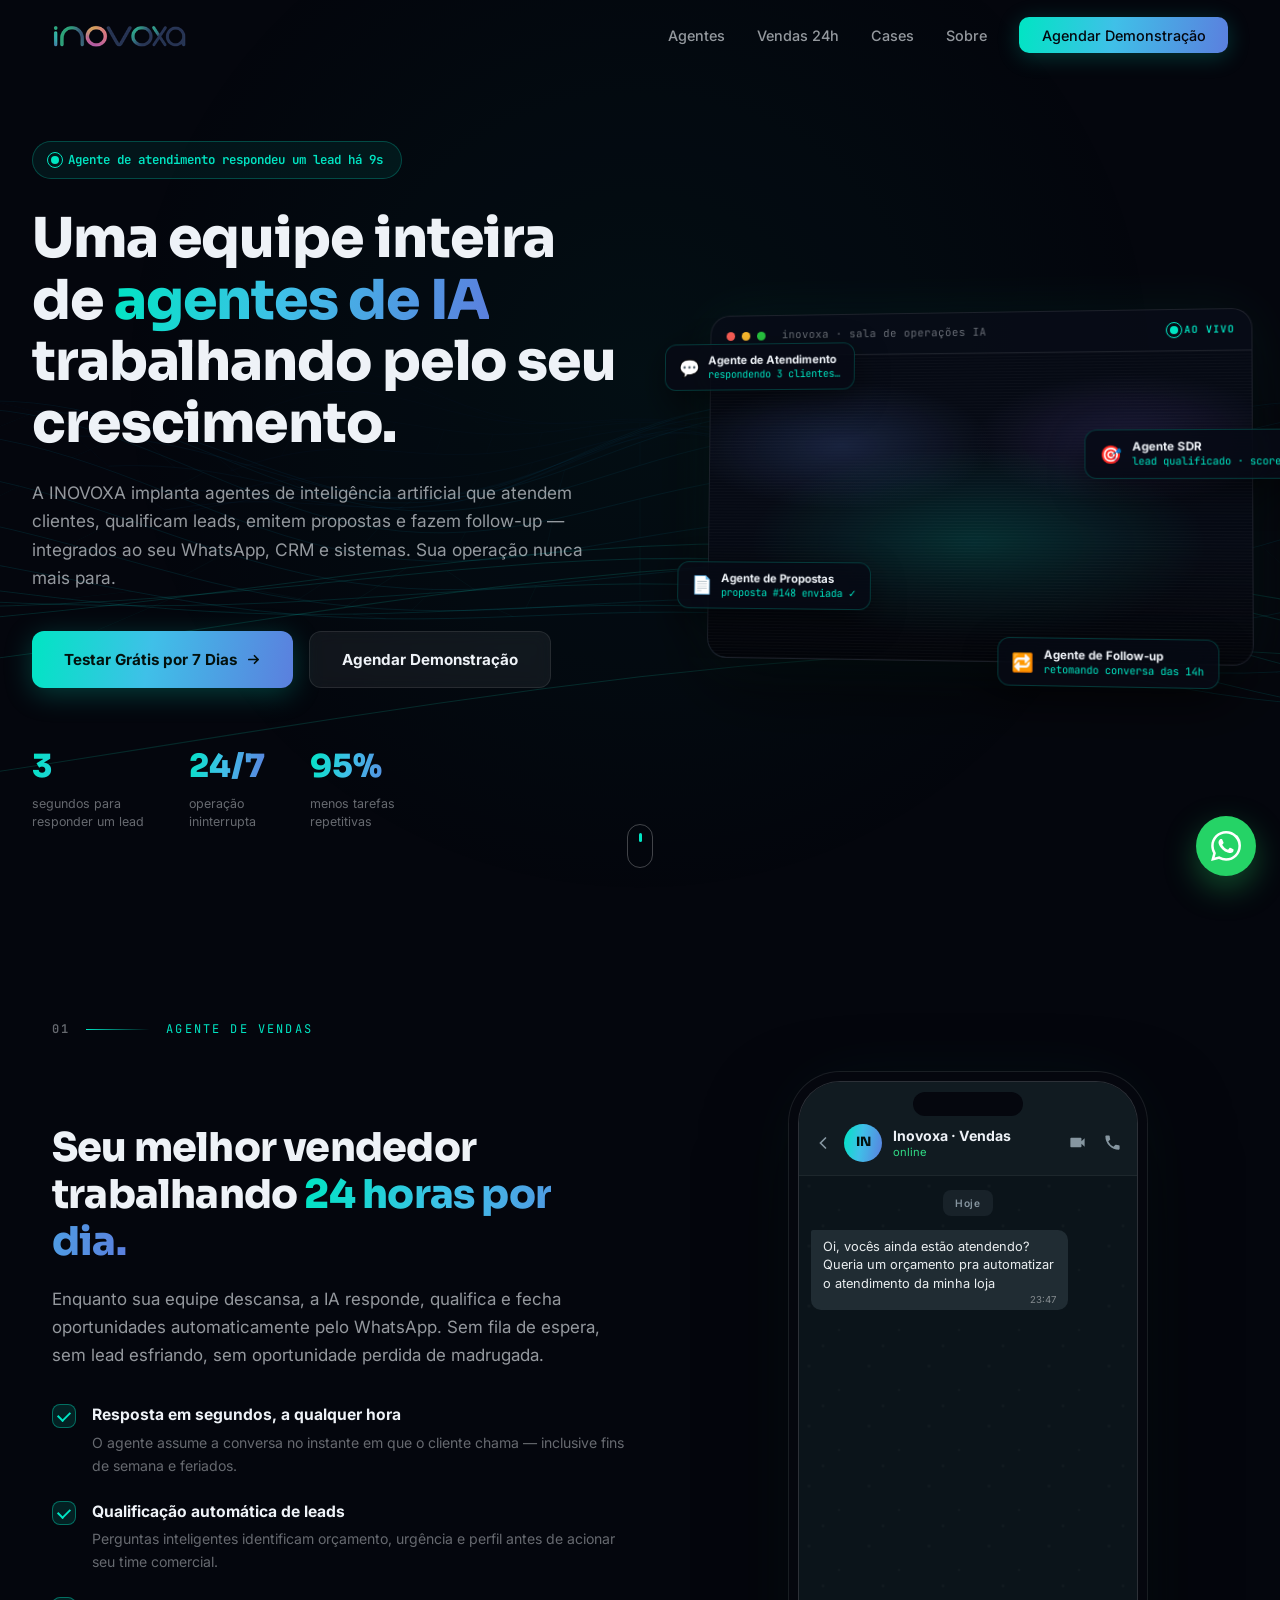
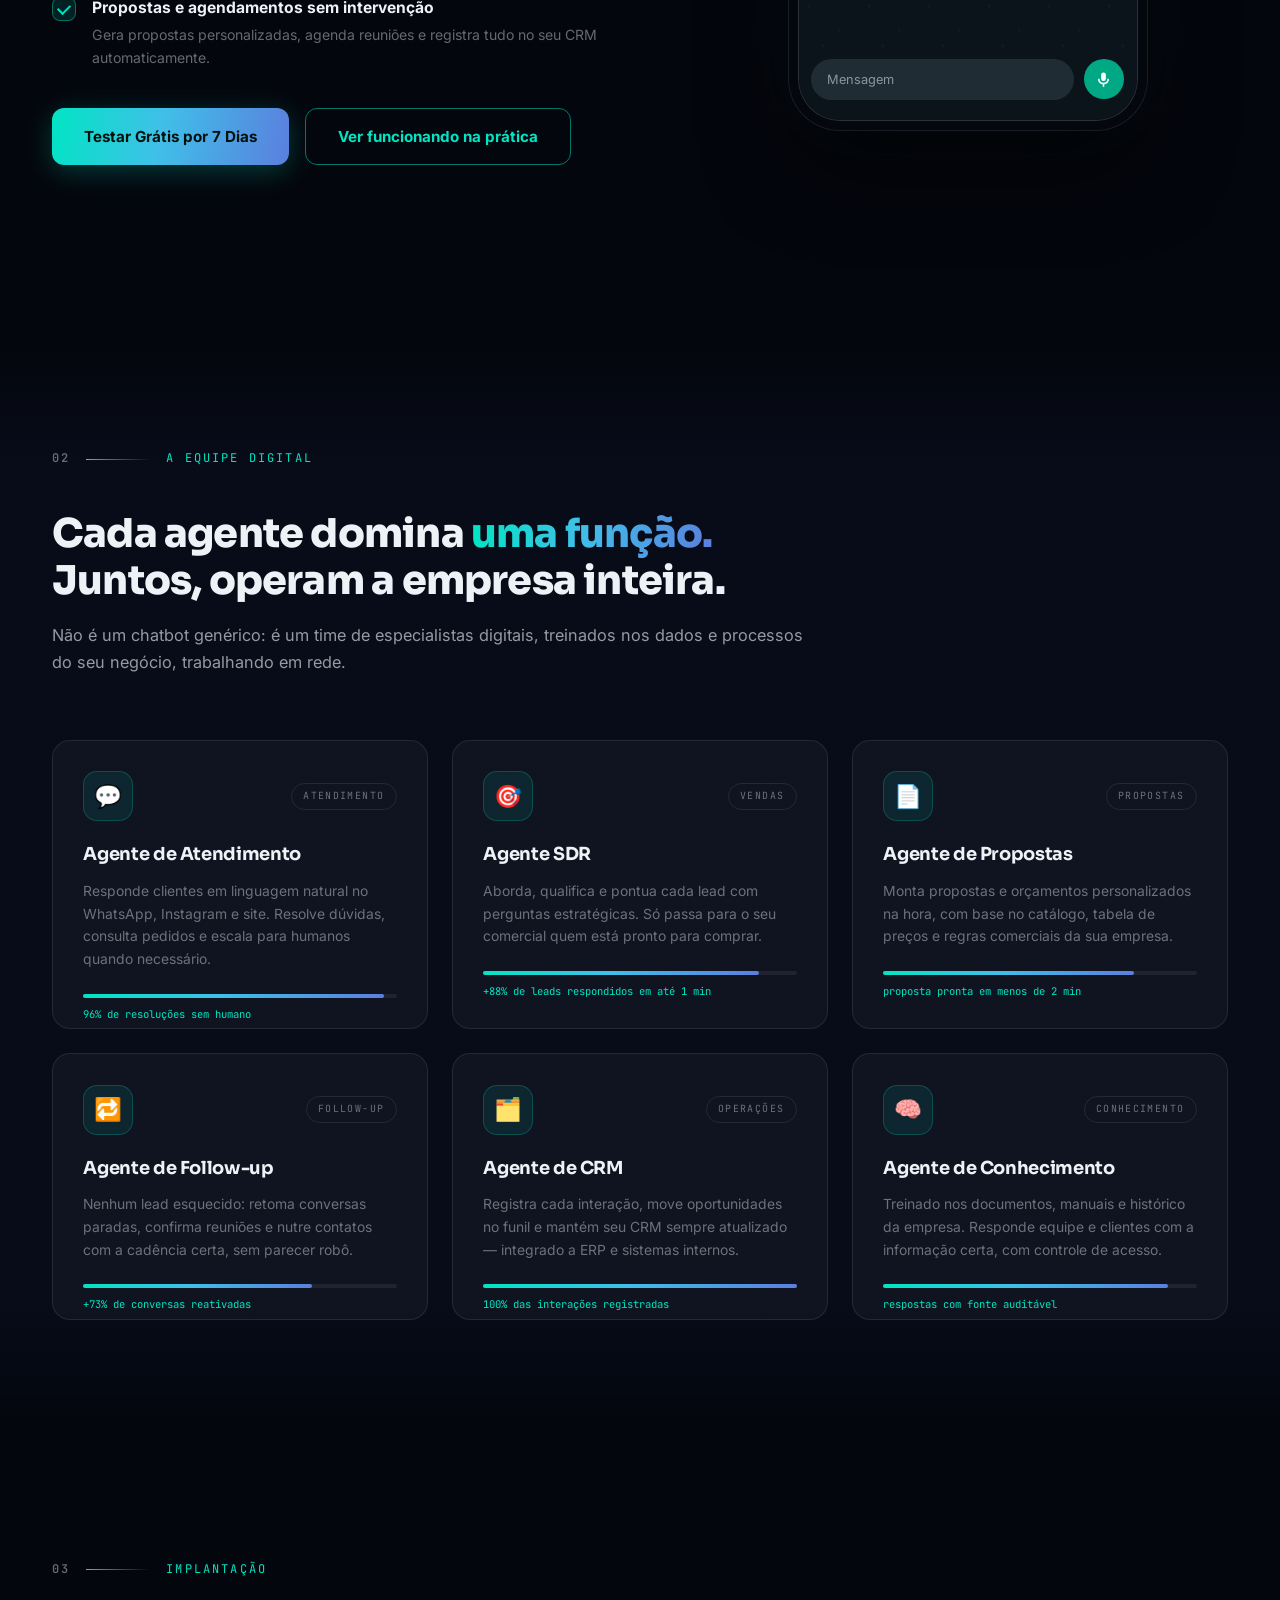
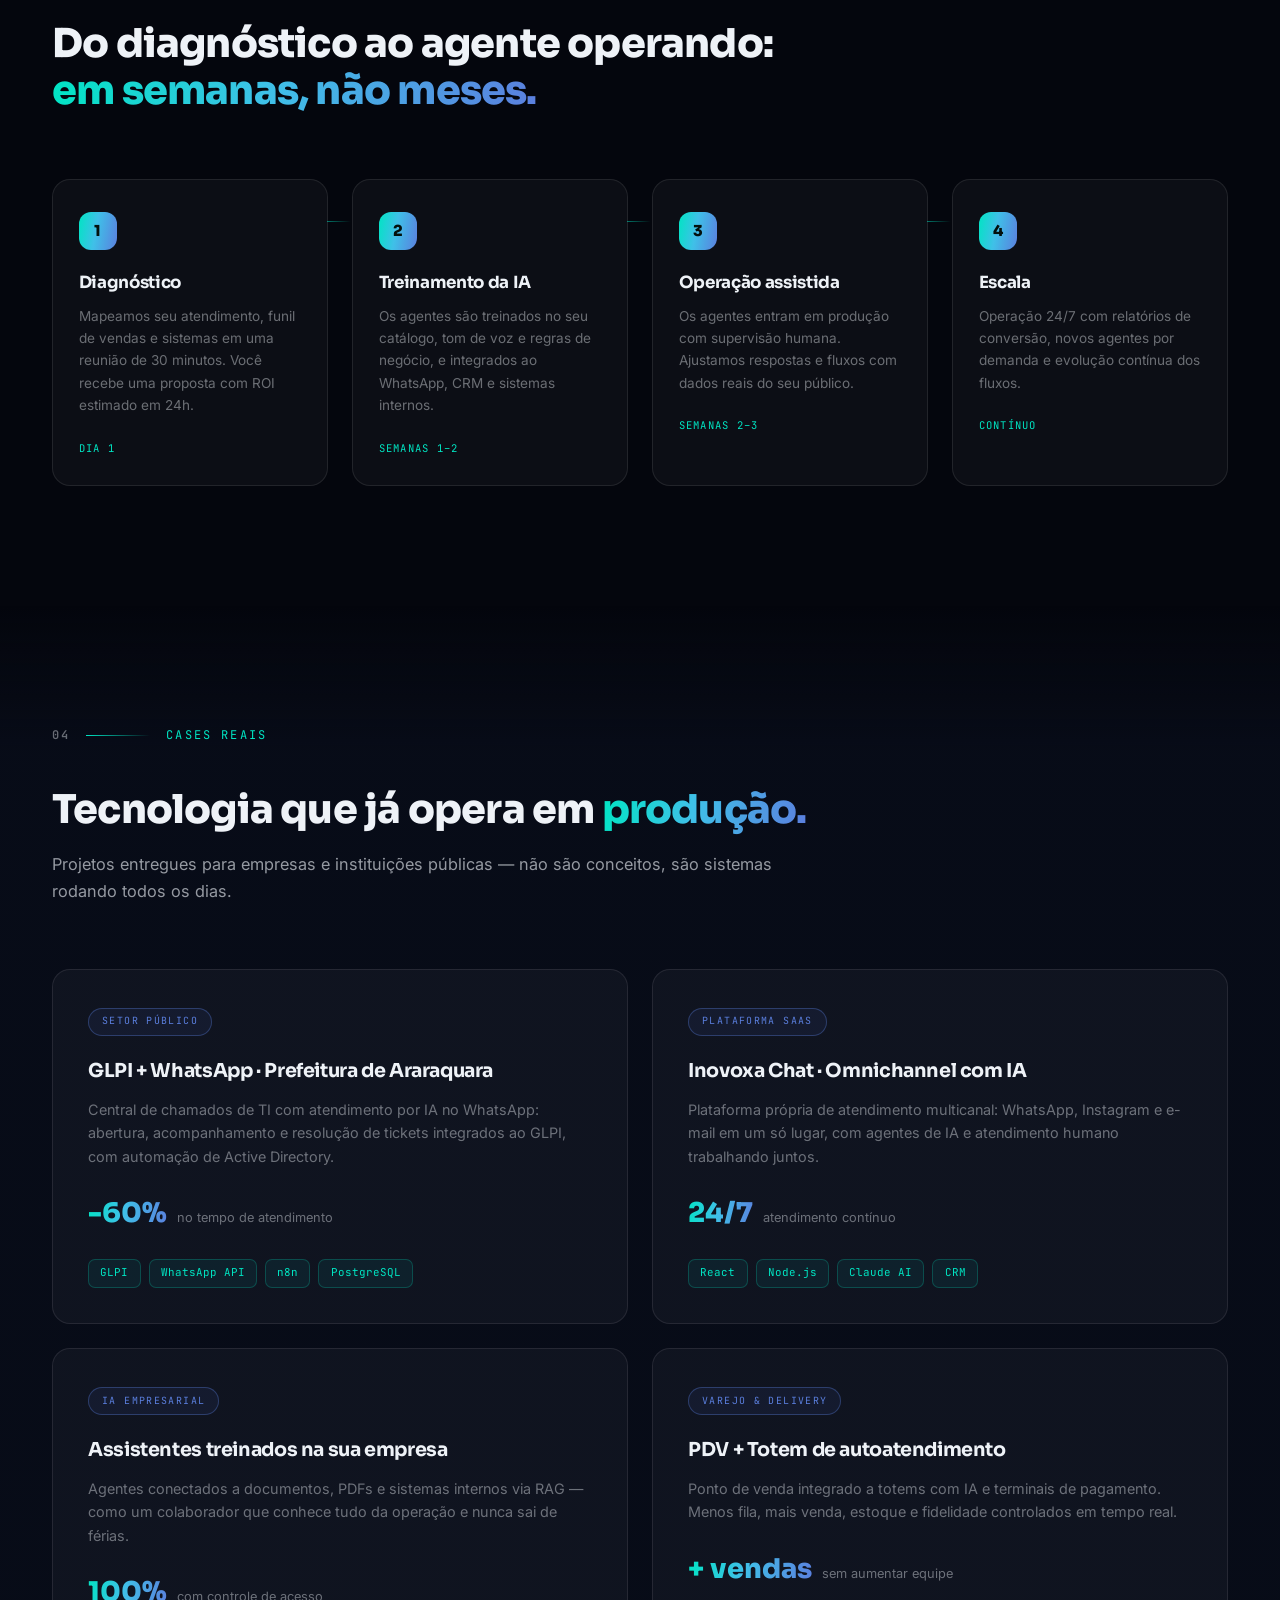
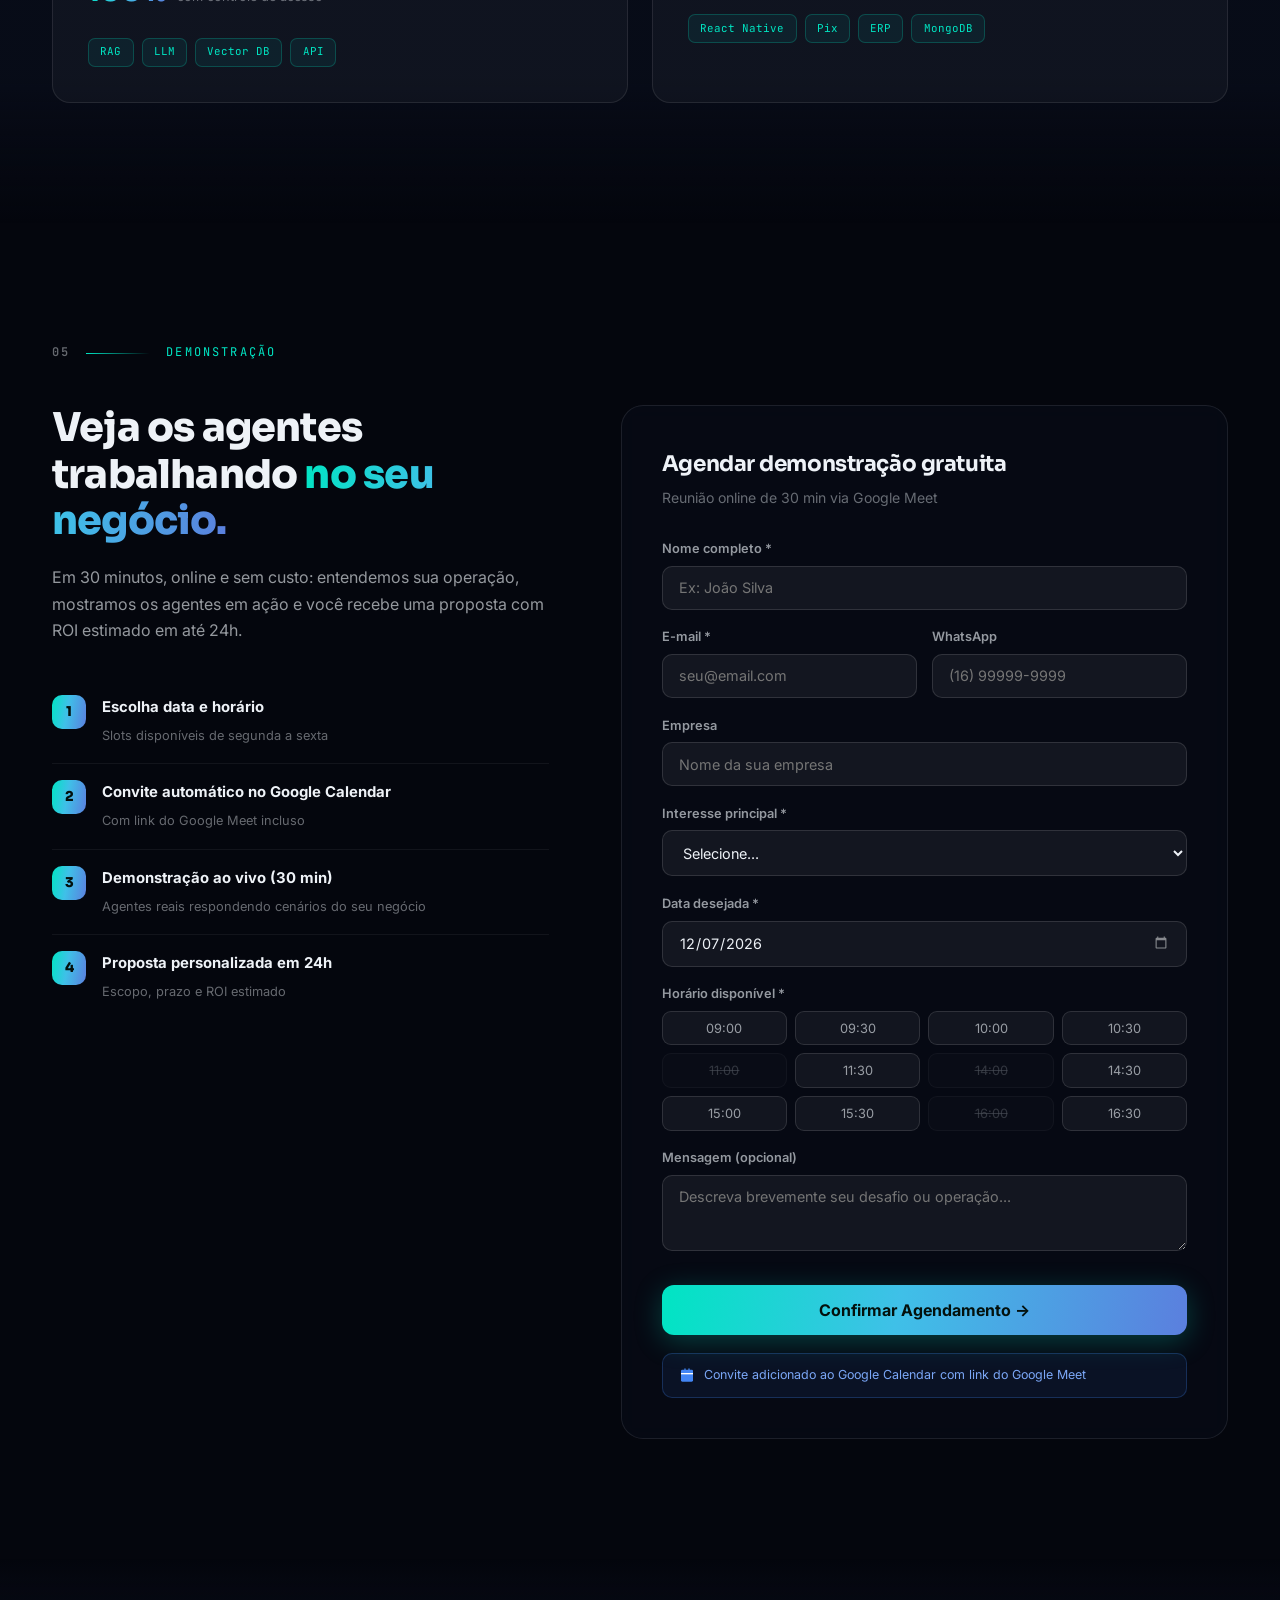
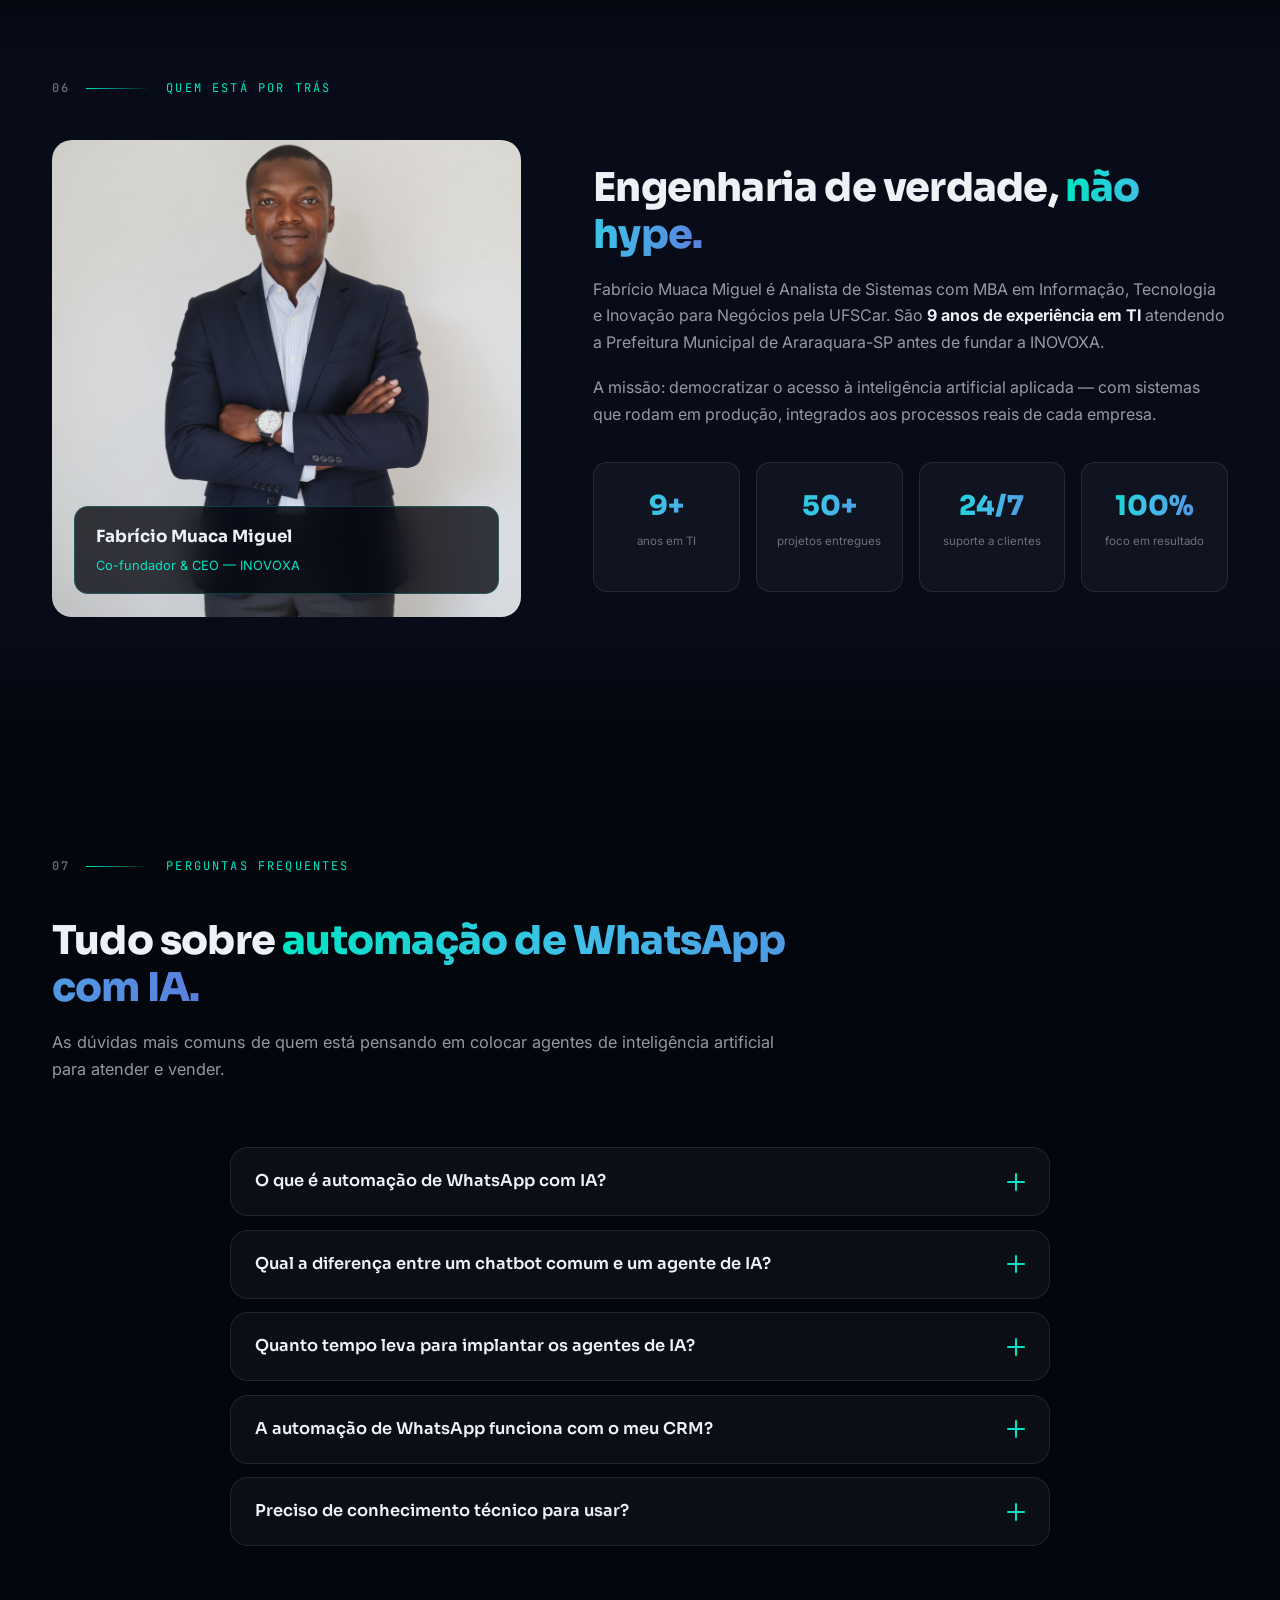
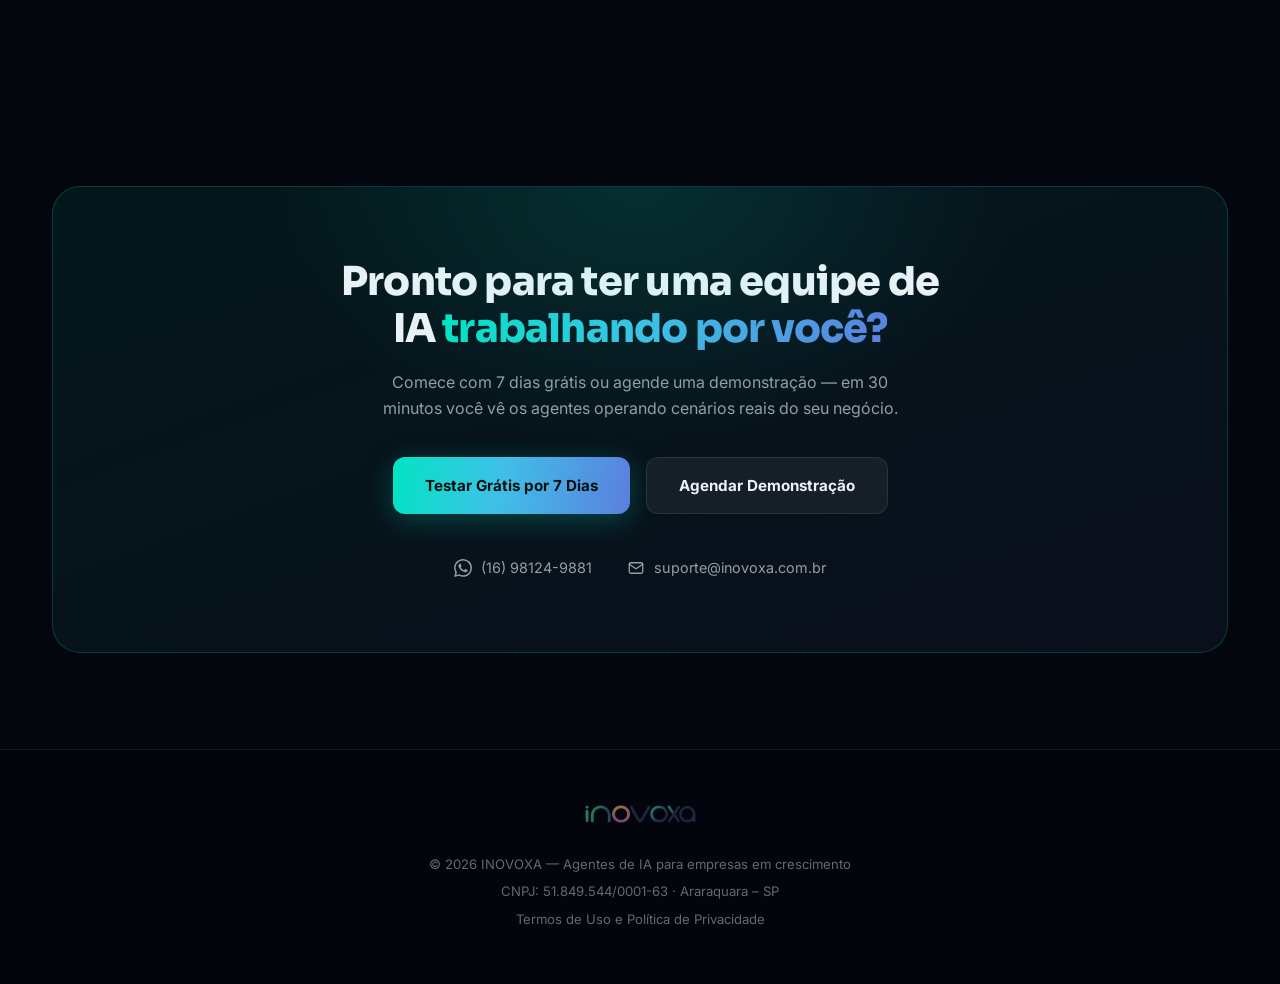
==== index.html @ 9670c56f "SEO: fundação técnica para ranquear em "automação de WhatsApp com IA" - title/description focados em" ====
<!DOCTYPE html>
<html lang="pt-BR">
<head>
<meta charset="UTF-8">
<meta name="viewport" content="width=device-width, initial-scale=1.0">

<!-- ═══ SEO PRIMÁRIO ═══ -->
<title>Automação de WhatsApp com IA | Agentes que Vendem 24h — INOVOXA</title>
<meta name="description" content="INOVOXA cria agentes de IA que atendem, qualificam leads e vendem 24h por dia pelo WhatsApp. Automação de atendimento e vendas para empresas. Teste grátis 7 dias.">
<meta name="keywords" content="automação de whatsapp, chatbot whatsapp, agente de ia para whatsapp, chatbot com ia, automação de atendimento, atendimento automático whatsapp, vendas automáticas whatsapp, crm com whatsapp, inteligência artificial para empresas, Araraquara">
<meta name="author" content="INOVOXA">
<meta name="robots" content="index, follow, max-image-preview:large, max-snippet:-1, max-video-preview:-1">
<meta name="theme-color" content="#04060d">
<link rel="canonical" href="https://inovoxa.com.br/">

<!-- ═══ SEO LOCAL (Araraquara-SP) ═══ -->
<meta name="geo.region" content="BR-SP">
<meta name="geo.placename" content="Araraquara">
<meta name="geo.position" content="-21.7845;-48.1780">
<meta name="ICBM" content="-21.7845, -48.1780">

<!-- ═══ OPEN GRAPH (WhatsApp / Facebook / LinkedIn) ═══ -->
<meta property="og:type" content="website">
<meta property="og:site_name" content="INOVOXA">
<meta property="og:locale" content="pt_BR">
<meta property="og:url" content="https://inovoxa.com.br/">
<meta property="og:title" content="Automação de WhatsApp com IA — Agentes que Vendem 24h | INOVOXA">
<meta property="og:description" content="Uma equipe inteira de agentes de IA atendendo, qualificando leads e fechando vendas pelo WhatsApp enquanto você foca no crescimento. Teste grátis por 7 dias.">
<meta property="og:image" content="https://inovoxa.com.br/assets/media/og-image.jpg">
<meta property="og:image:secure_url" content="https://inovoxa.com.br/assets/media/og-image.jpg">
<meta property="og:image:type" content="image/jpeg">
<meta property="og:image:width" content="1200">
<meta property="og:image:height" content="630">
<meta property="og:image:alt" content="INOVOXA — agentes de IA operando atendimento e vendas no WhatsApp">

<!-- ═══ TWITTER / X ═══ -->
<meta name="twitter:card" content="summary_large_image">
<meta name="twitter:title" content="Automação de WhatsApp com IA — Agentes que Vendem 24h | INOVOXA">
<meta name="twitter:description" content="Agentes de IA que atendem, qualificam e vendem pelo WhatsApp 24h por dia. Teste grátis por 7 dias.">
<meta name="twitter:image" content="https://inovoxa.com.br/assets/media/og-image.jpg">

<link rel="icon" type="image/png" sizes="32x32" href="favicon-32x32.png">
<link rel="icon" type="image/png" sizes="16x16" href="favicon-16x16.png">
<link rel="preconnect" href="https://fonts.googleapis.com">
<link rel="preconnect" href="https://fonts.gstatic.com" crossorigin>
<link href="https://fonts.googleapis.com/css2?family=Sora:wght@400;600;700;800&family=Inter:wght@400;500;600;700&family=JetBrains+Mono:wght@400;600&display=swap" rel="stylesheet">
<link rel="stylesheet" href="assets/css/style.css">

<!-- ═══ DADOS ESTRUTURADOS (JSON-LD) ═══ -->
<script type="application/ld+json">
{
  "@context": "https://schema.org",
  "@graph": [
    {
      "@type": "ProfessionalService",
      "@id": "https://inovoxa.com.br/#organization",
      "name": "INOVOXA",
      "alternateName": "Inovoxa Agentes de IA",
      "url": "https://inovoxa.com.br/",
      "logo": "https://inovoxa.com.br/logo_Inovoxa.png",
      "image": "https://inovoxa.com.br/assets/media/og-image.jpg",
      "description": "Agência de automação com inteligência artificial. A INOVOXA implanta agentes de IA que atendem, qualificam leads e vendem 24h por dia pelo WhatsApp, integrados a CRM e sistemas internos.",
      "email": "suporte@inovoxa.com.br",
      "telephone": "+55-16-98124-9881",
      "priceRange": "$$",
      "taxID": "51.849.544/0001-63",
      "vatID": "51.849.544/0001-63",
      "areaServed": {
        "@type": "Country",
        "name": "Brasil"
      },
      "address": {
        "@type": "PostalAddress",
        "addressLocality": "Araraquara",
        "addressRegion": "SP",
        "addressCountry": "BR"
      },
      "geo": {
        "@type": "GeoCoordinates",
        "latitude": -21.7845,
        "longitude": -48.1780
      },
      "founder": {
        "@type": "Person",
        "name": "Fabrício Muaca Miguel",
        "jobTitle": "Co-fundador e CEO",
        "alumniOf": "UFSCar",
        "description": "Analista de Sistemas com MBA em Informação, Tecnologia e Inovação para Negócios pela UFSCar e 9 anos de experiência em TI."
      },
      "contactPoint": {
        "@type": "ContactPoint",
        "telephone": "+55-16-98124-9881",
        "contactType": "sales",
        "areaServed": "BR",
        "availableLanguage": "Portuguese"
      },
      "sameAs": [
        "https://api.whatsapp.com/send/?phone=5516981249881"
      ]
    },
    {
      "@type": "WebSite",
      "@id": "https://inovoxa.com.br/#website",
      "url": "https://inovoxa.com.br/",
      "name": "INOVOXA",
      "publisher": { "@id": "https://inovoxa.com.br/#organization" },
      "inLanguage": "pt-BR"
    },
    {
      "@type": "Service",
      "name": "Automação de atendimento e vendas com IA no WhatsApp",
      "serviceType": "Automação de WhatsApp com Inteligência Artificial",
      "provider": { "@id": "https://inovoxa.com.br/#organization" },
      "areaServed": { "@type": "Country", "name": "Brasil" },
      "description": "Implantação de agentes de IA que respondem clientes, qualificam leads, geram propostas e fazem follow-up automaticamente pelo WhatsApp, integrados ao CRM da empresa.",
      "offers": {
        "@type": "Offer",
        "description": "Teste grátis por 7 dias",
        "priceCurrency": "BRL",
        "availability": "https://schema.org/InStock"
      }
    },
    {
      "@type": "FAQPage",
      "@id": "https://inovoxa.com.br/#faq",
      "mainEntity": [
        {
          "@type": "Question",
          "name": "O que é automação de WhatsApp com IA?",
          "acceptedAnswer": {
            "@type": "Answer",
            "text": "É o uso de agentes de inteligência artificial para responder clientes, tirar dúvidas, qualificar leads e até fechar vendas automaticamente pelo WhatsApp, 24 horas por dia. Diferente de um chatbot de menu fixo, os agentes da INOVOXA entendem linguagem natural e são treinados nos dados e processos do seu negócio."
          }
        },
        {
          "@type": "Question",
          "name": "Qual a diferença entre um chatbot comum e um agente de IA?",
          "acceptedAnswer": {
            "@type": "Answer",
            "text": "Um chatbot comum segue menus e respostas prontas. Um agente de IA conversa em linguagem natural, interpreta a intenção do cliente, consulta sistemas, gera propostas e decide quando escalar para um humano. É como ter um vendedor treinado atendendo cada conversa."
          }
        },
        {
          "@type": "Question",
          "name": "Quanto tempo leva para implantar os agentes de IA?",
          "acceptedAnswer": {
            "@type": "Answer",
            "text": "Semanas, não meses. Após um diagnóstico de 30 minutos, os agentes são treinados no seu catálogo e regras de negócio e integrados ao WhatsApp e ao CRM em 1 a 3 semanas, entrando em operação assistida antes da escala total."
          }
        },
        {
          "@type": "Question",
          "name": "A automação de WhatsApp funciona com o meu CRM?",
          "acceptedAnswer": {
            "@type": "Answer",
            "text": "Sim. Os agentes da INOVOXA se integram ao seu CRM, ERP e sistemas internos, registrando cada interação, movendo oportunidades no funil e mantendo tudo atualizado automaticamente."
          }
        },
        {
          "@type": "Question",
          "name": "Preciso de conhecimento técnico para usar?",
          "acceptedAnswer": {
            "@type": "Answer",
            "text": "Não. A INOVOXA cuida de toda a implantação, treinamento da IA e integrações. Você acompanha os resultados por relatórios e pode testar grátis por 7 dias antes de decidir."
          }
        }
      ]
    }
  ]
}
</script>
</head>
<body>

<!-- ═══ HEIGHTFIELD BACKGROUND ═══ -->
<canvas id="heightfield" aria-hidden="true"></canvas>

<!-- ═══ NAV ═══ -->
<header id="nav">
  <div class="nav-inner">
    <a href="#inicio" class="nav-logo" aria-label="INOVOXA — início">
      <img src="_logo.png" alt="INOVOXA">
    </a>
    <nav>
      <ul id="nav-ul">
        <li><a href="#agentes">Agentes</a></li>
        <li><a href="#vendedor">Vendas 24h</a></li>
        <li><a href="#cases">Cases</a></li>
        <li><a href="#sobre">Sobre</a></li>
        <li><a href="#demo" class="nav-cta">Agendar Demonstração</a></li>
      </ul>
    </nav>
    <button class="hamburger" id="hbg" aria-label="Abrir menu" aria-expanded="false">
      <span></span><span></span><span></span>
    </button>
  </div>
</header>

<!-- ═══ HERO ═══ -->
<section id="inicio" class="hero">
  <div class="hero-inner">

    <div class="hero-copy">
      <div class="hero-status rv">
        <span class="pulse-dot"></span>
        <span id="hero-ticker">Agente de atendimento respondeu um lead há 9s</span>
      </div>
      <h1 class="rv d1">Uma equipe inteira de <em class="grad">agentes de IA</em> trabalhando pelo seu crescimento.</h1>
      <p class="hero-sub rv d2">A INOVOXA implanta agentes de inteligência artificial que atendem clientes, qualificam leads, emitem propostas e fazem follow-up — integrados ao seu WhatsApp, CRM e sistemas. Sua operação nunca mais para.</p>
      <div class="hero-btns rv d3">
        <a href="https://chat.inovoxa.com.br/" target="_blank" rel="noopener" class="btn btn-p">Testar Grátis por 7 Dias<svg viewBox="0 0 16 16" fill="none"><path d="M3 8h10M9 4l4 4-4 4" stroke="currentColor" stroke-width="1.8" stroke-linecap="round" stroke-linejoin="round"/></svg></a>
        <a href="#demo" class="btn btn-s">Agendar Demonstração</a>
      </div>
      <div class="hero-proof rv d4">
        <div><strong data-count="3">0</strong><span>segundos para<br>responder um lead</span></div>
        <div><strong data-count="24" data-suffix="/7">0</strong><span>operação<br>ininterrupta</span></div>
        <div><strong data-count="95" data-suffix="%">0</strong><span>menos tarefas<br>repetitivas</span></div>
      </div>
    </div>

    <div class="hero-scene rv d2" id="hero-scene">
      <div class="scene-frame">
        <div class="scene-bar">
          <span class="scene-dot"></span><span class="scene-dot"></span><span class="scene-dot"></span>
          <span class="scene-title">inovoxa · sala de operações IA</span>
          <span class="scene-live"><span class="pulse-dot"></span>AO VIVO</span>
        </div>
        <div class="scene-media">
          <video id="hero-video" autoplay muted loop playsinline preload="metadata" poster="assets/media/hero-poster.webp">
            <source src="assets/media/hero.mp4" type="video/mp4">
          </video>
          <div class="scene-fallback" aria-hidden="true"></div>
          <div class="scene-glow" aria-hidden="true"></div>
        </div>
        <!-- Agentes flutuando sobre a cena -->
        <div class="agent-chip chip-1"><span class="chip-ico">💬</span><span class="chip-txt"><strong>Agente de Atendimento</strong><em>respondendo 3 clientes…</em></span></div>
        <div class="agent-chip chip-2"><span class="chip-ico">🎯</span><span class="chip-txt"><strong>Agente SDR</strong><em>lead qualificado · score 92</em></span></div>
        <div class="agent-chip chip-3"><span class="chip-ico">📄</span><span class="chip-txt"><strong>Agente de Propostas</strong><em>proposta #148 enviada ✓</em></span></div>
        <div class="agent-chip chip-4"><span class="chip-ico">🔁</span><span class="chip-txt"><strong>Agente de Follow-up</strong><em>retomando conversa das 14h</em></span></div>
      </div>
    </div>

  </div>
  <a class="hero-scroll" href="#vendedor" aria-label="Rolar para a próxima seção"><span></span></a>
</section>

<!-- ═══ VENDEDOR 24H / WHATSAPP ═══ -->
<section id="vendedor" class="sec">
  <div class="wrap">
    <div class="sec-label rv"><span class="sec-num">01</span><span class="sec-line"></span><span>Agente de Vendas</span></div>
    <div class="split">

      <div class="split-copy">
        <h2 class="rv">Seu melhor vendedor trabalhando <em class="grad">24 horas por dia.</em></h2>
        <p class="lead rv d1">Enquanto sua equipe descansa, a IA responde, qualifica e fecha oportunidades automaticamente pelo WhatsApp. Sem fila de espera, sem lead esfriando, sem oportunidade perdida de madrugada.</p>
        <ul class="checks rv d2">
          <li><span class="chk"></span><div><strong>Resposta em segundos, a qualquer hora</strong><p>O agente assume a conversa no instante em que o cliente chama — inclusive fins de semana e feriados.</p></div></li>
          <li><span class="chk"></span><div><strong>Qualificação automática de leads</strong><p>Perguntas inteligentes identificam orçamento, urgência e perfil antes de acionar seu time comercial.</p></div></li>
          <li><span class="chk"></span><div><strong>Propostas e agendamentos sem intervenção</strong><p>Gera propostas personalizadas, agenda reuniões e registra tudo no seu CRM automaticamente.</p></div></li>
        </ul>
        <div class="split-ctas rv d3">
          <a href="https://chat.inovoxa.com.br/" target="_blank" rel="noopener" class="btn btn-p">Testar Grátis por 7 Dias</a>
          <a href="#demo" class="btn btn-o">Ver funcionando na prática</a>
        </div>
      </div>

      <div class="phone-wrap rv d2">
        <div class="phone" id="phone">
          <div class="phone-notch"></div>
          <div class="wa-head">
            <span class="wa-back"><svg viewBox="0 0 24 24" fill="none"><path d="M15 18l-6-6 6-6" stroke="currentColor" stroke-width="2" stroke-linecap="round"/></svg></span>
            <span class="wa-avatar">IN</span>
            <span class="wa-id"><strong>Inovoxa · Vendas</strong><em id="wa-status">online</em></span>
            <span class="wa-icons">
              <svg viewBox="0 0 24 24" fill="currentColor"><path d="M17 10.5V7a1 1 0 00-1-1H4a1 1 0 00-1 1v10a1 1 0 001 1h12a1 1 0 001-1v-3.5l4 4v-11l-4 4z"/></svg>
              <svg viewBox="0 0 24 24" fill="currentColor"><path d="M6.62 10.79a15.05 15.05 0 006.59 6.59l2.2-2.2a1 1 0 011.01-.24 11.4 11.4 0 003.57.57 1 1 0 011 1V20a1 1 0 01-1 1A17 17 0 013 4a1 1 0 011-1h3.5a1 1 0 011 1 11.4 11.4 0 00.57 3.57 1 1 0 01-.25 1.01l-2.2 2.21z"/></svg>
            </span>
          </div>
          <div class="wa-chat" id="wa-chat">
            <div class="wa-day">Hoje</div>
          </div>
          <div class="wa-foot">
            <span class="wa-input">Mensagem</span>
            <span class="wa-mic"><svg viewBox="0 0 24 24" fill="currentColor"><path d="M12 14a3 3 0 003-3V6a3 3 0 10-6 0v5a3 3 0 003 3zm5-3a5 5 0 01-10 0H5a7 7 0 006 6.92V21h2v-3.08A7 7 0 0019 11h-2z"/></svg></span>
          </div>
        </div>
        <div class="phone-badge" id="phone-badge">
          <span class="pulse-dot"></span>
          <span>Lead qualificado e reunião agendada — <strong>sem intervenção humana</strong></span>
        </div>
      </div>

    </div>
  </div>
</section>

<!-- ═══ AGENTES ═══ -->
<section id="agentes" class="sec sec-alt">
  <div class="wrap">
    <div class="sec-label rv"><span class="sec-num">02</span><span class="sec-line"></span><span>A Equipe Digital</span></div>
    <div class="sec-hd rv">
      <h2>Cada agente domina <em class="grad">uma função.</em><br>Juntos, operam a empresa inteira.</h2>
      <p>Não é um chatbot genérico: é um time de especialistas digitais, treinados nos dados e processos do seu negócio, trabalhando em rede.</p>
    </div>
    <div class="agents-grid">
      <article class="agent rv"><div class="agent-top"><span class="agent-ico">💬</span><span class="agent-tag">Atendimento</span></div><h3>Agente de Atendimento</h3><p>Responde clientes em linguagem natural no WhatsApp, Instagram e site. Resolve dúvidas, consulta pedidos e escala para humanos quando necessário.</p><div class="agent-meter"><span style="--w:96%"></span><em>96% de resoluções sem humano</em></div></article>
      <article class="agent rv d1"><div class="agent-top"><span class="agent-ico">🎯</span><span class="agent-tag">Vendas</span></div><h3>Agente SDR</h3><p>Aborda, qualifica e pontua cada lead com perguntas estratégicas. Só passa para o seu comercial quem está pronto para comprar.</p><div class="agent-meter"><span style="--w:88%"></span><em>+88% de leads respondidos em até 1 min</em></div></article>
      <article class="agent rv d2"><div class="agent-top"><span class="agent-ico">📄</span><span class="agent-tag">Propostas</span></div><h3>Agente de Propostas</h3><p>Monta propostas e orçamentos personalizados na hora, com base no catálogo, tabela de preços e regras comerciais da sua empresa.</p><div class="agent-meter"><span style="--w:80%"></span><em>proposta pronta em menos de 2 min</em></div></article>
      <article class="agent rv"><div class="agent-top"><span class="agent-ico">🔁</span><span class="agent-tag">Follow-up</span></div><h3>Agente de Follow-up</h3><p>Nenhum lead esquecido: retoma conversas paradas, confirma reuniões e nutre contatos com a cadência certa, sem parecer robô.</p><div class="agent-meter"><span style="--w:73%"></span><em>+73% de conversas reativadas</em></div></article>
      <article class="agent rv d1"><div class="agent-top"><span class="agent-ico">🗂️</span><span class="agent-tag">Operações</span></div><h3>Agente de CRM</h3><p>Registra cada interação, move oportunidades no funil e mantém seu CRM sempre atualizado — integrado a ERP e sistemas internos.</p><div class="agent-meter"><span style="--w:100%"></span><em>100% das interações registradas</em></div></article>
      <article class="agent rv d2"><div class="agent-top"><span class="agent-ico">🧠</span><span class="agent-tag">Conhecimento</span></div><h3>Agente de Conhecimento</h3><p>Treinado nos documentos, manuais e histórico da empresa. Responde equipe e clientes com a informação certa, com controle de acesso.</p><div class="agent-meter"><span style="--w:91%"></span><em>respostas com fonte auditável</em></div></article>
    </div>
  </div>
</section>

<!-- ═══ COMO FUNCIONA ═══ -->
<section id="processo" class="sec">
  <div class="wrap">
    <div class="sec-label rv"><span class="sec-num">03</span><span class="sec-line"></span><span>Implantação</span></div>
    <div class="sec-hd rv">
      <h2>Do diagnóstico ao agente operando: <em class="grad">em semanas, não meses.</em></h2>
    </div>
    <div class="timeline">
      <div class="tl-item rv"><span class="tl-n">1</span><h3>Diagnóstico</h3><p>Mapeamos seu atendimento, funil de vendas e sistemas em uma reunião de 30 minutos. Você recebe uma proposta com ROI estimado em 24h.</p><em class="tl-time">Dia 1</em></div>
      <div class="tl-item rv d1"><span class="tl-n">2</span><h3>Treinamento da IA</h3><p>Os agentes são treinados no seu catálogo, tom de voz e regras de negócio, e integrados ao WhatsApp, CRM e sistemas internos.</p><em class="tl-time">Semanas 1–2</em></div>
      <div class="tl-item rv d2"><span class="tl-n">3</span><h3>Operação assistida</h3><p>Os agentes entram em produção com supervisão humana. Ajustamos respostas e fluxos com dados reais do seu público.</p><em class="tl-time">Semanas 2–3</em></div>
      <div class="tl-item rv d3"><span class="tl-n">4</span><h3>Escala</h3><p>Operação 24/7 com relatórios de conversão, novos agentes por demanda e evolução contínua dos fluxos.</p><em class="tl-time">Contínuo</em></div>
    </div>
  </div>
</section>

<!-- ═══ CASES ═══ -->
<section id="cases" class="sec sec-alt">
  <div class="wrap">
    <div class="sec-label rv"><span class="sec-num">04</span><span class="sec-line"></span><span>Cases Reais</span></div>
    <div class="sec-hd rv">
      <h2>Tecnologia que já opera em <em class="grad">produção.</em></h2>
      <p>Projetos entregues para empresas e instituições públicas — não são conceitos, são sistemas rodando todos os dias.</p>
    </div>
    <div class="cases-grid">
      <article class="case rv">
        <span class="case-tag">Setor Público</span>
        <h3>GLPI + WhatsApp · Prefeitura de Araraquara</h3>
        <p>Central de chamados de TI com atendimento por IA no WhatsApp: abertura, acompanhamento e resolução de tickets integrados ao GLPI, com automação de Active Directory.</p>
        <div class="case-kpi"><strong>-60%</strong><span>no tempo de atendimento</span></div>
        <div class="badges"><span>GLPI</span><span>WhatsApp API</span><span>n8n</span><span>PostgreSQL</span></div>
      </article>
      <article class="case rv d1">
        <span class="case-tag">Plataforma SaaS</span>
        <h3>Inovoxa Chat · Omnichannel com IA</h3>
        <p>Plataforma própria de atendimento multicanal: WhatsApp, Instagram e e-mail em um só lugar, com agentes de IA e atendimento humano trabalhando juntos.</p>
        <div class="case-kpi"><strong>24/7</strong><span>atendimento contínuo</span></div>
        <div class="badges"><span>React</span><span>Node.js</span><span>Claude AI</span><span>CRM</span></div>
      </article>
      <article class="case rv d2">
        <span class="case-tag">IA Empresarial</span>
        <h3>Assistentes treinados na sua empresa</h3>
        <p>Agentes conectados a documentos, PDFs e sistemas internos via RAG — como um colaborador que conhece tudo da operação e nunca sai de férias.</p>
        <div class="case-kpi"><strong>100%</strong><span>com controle de acesso</span></div>
        <div class="badges"><span>RAG</span><span>LLM</span><span>Vector DB</span><span>API</span></div>
      </article>
      <article class="case rv d3">
        <span class="case-tag">Varejo & Delivery</span>
        <h3>PDV + Totem de autoatendimento</h3>
        <p>Ponto de venda integrado a totems com IA e terminais de pagamento. Menos fila, mais venda, estoque e fidelidade controlados em tempo real.</p>
        <div class="case-kpi"><strong>+ vendas</strong><span>sem aumentar equipe</span></div>
        <div class="badges"><span>React Native</span><span>Pix</span><span>ERP</span><span>MongoDB</span></div>
      </article>
    </div>
  </div>
</section>

<!-- ═══ DEMO / AGENDAMENTO ═══ -->
<section id="demo" class="sec">
  <div class="wrap">
    <div class="sec-label rv"><span class="sec-num">05</span><span class="sec-line"></span><span>Demonstração</span></div>
    <div class="sched-inner">
      <div class="sched-info rv">
        <h2>Veja os agentes trabalhando <em class="grad">no seu negócio.</em></h2>
        <p>Em 30 minutos, online e sem custo: entendemos sua operação, mostramos os agentes em ação e você recebe uma proposta com ROI estimado em até 24h.</p>
        <ul class="steps">
          <li><span class="sn">1</span><div><strong>Escolha data e horário</strong><em>Slots disponíveis de segunda a sexta</em></div></li>
          <li><span class="sn">2</span><div><strong>Convite automático no Google Calendar</strong><em>Com link do Google Meet incluso</em></div></li>
          <li><span class="sn">3</span><div><strong>Demonstração ao vivo (30 min)</strong><em>Agentes reais respondendo cenários do seu negócio</em></div></li>
          <li><span class="sn">4</span><div><strong>Proposta personalizada em 24h</strong><em>Escopo, prazo e ROI estimado</em></div></li>
        </ul>
      </div>
      <div class="sched-card rv d1">
        <div id="form-body">
          <h3>Agendar demonstração gratuita</h3>
          <p>Reunião online de 30 min via Google Meet</p>
          <div class="fg"><label for="sn">Nome completo *</label><input type="text" id="sn" placeholder="Ex: João Silva" autocomplete="name"></div>
          <div class="fg2">
            <div class="fg"><label for="se">E-mail *</label><input type="email" id="se" placeholder="seu@email.com" autocomplete="email"></div>
            <div class="fg"><label for="sw">WhatsApp</label><input type="tel" id="sw" placeholder="(16) 99999-9999" autocomplete="tel"></div>
          </div>
          <div class="fg"><label for="sc">Empresa</label><input type="text" id="sc" placeholder="Nome da sua empresa" autocomplete="organization"></div>
          <div class="fg"><label for="si">Interesse principal *</label>
            <select id="si">
              <option value="">Selecione...</option>
              <option>Agente de Vendas no WhatsApp</option>
              <option>Atendimento com IA (chatbot)</option>
              <option>IA Empresarial / base de conhecimento</option>
              <option>Automação de Processos</option>
              <option>PDV / Totem de Autoatendimento</option>
              <option>GLPI + WhatsApp</option>
              <option>Integração de Sistemas</option>
              <option>Outro</option>
            </select>
          </div>
          <div class="fg"><label for="sd">Data desejada *</label><input type="date" id="sd"></div>
          <div class="fg">
            <label>Horário disponível *</label>
            <div class="slots" id="slots">
              <button class="sl" data-t="09:00">09:00</button>
              <button class="sl" data-t="09:30">09:30</button>
              <button class="sl" data-t="10:00">10:00</button>
              <button class="sl" data-t="10:30">10:30</button>
              <button class="sl taken" disabled>11:00</button>
              <button class="sl" data-t="11:30">11:30</button>
              <button class="sl taken" disabled>14:00</button>
              <button class="sl" data-t="14:30">14:30</button>
              <button class="sl" data-t="15:00">15:00</button>
              <button class="sl" data-t="15:30">15:30</button>
              <button class="sl taken" disabled>16:00</button>
              <button class="sl" data-t="16:30">16:30</button>
            </div>
          </div>
          <div class="fg"><label for="sm">Mensagem (opcional)</label><textarea id="sm" placeholder="Descreva brevemente seu desafio ou operação..."></textarea></div>
          <button id="btn-sched" class="btn btn-p btn-full">Confirmar Agendamento →</button>
          <div class="gcal">
            <svg viewBox="0 0 24 24"><rect x="3" y="4" width="18" height="18" rx="2" fill="#4285F4"/><rect x="3" y="9" width="18" height="2" fill="#fff"/><rect x="8" y="2" width="2" height="5" rx="1" fill="#4285F4"/><rect x="14" y="2" width="2" height="5" rx="1" fill="#4285F4"/></svg>
            Convite adicionado ao Google Calendar com link do Google Meet
          </div>
        </div>
        <div id="ok">
          <div class="ok-ico">✓</div>
          <h3>Demonstração confirmada!</h3>
          <p id="ok-txt"></p>
          <button id="btn-reset" class="btn btn-o">Agendar outro horário</button>
        </div>
      </div>
    </div>
  </div>
</section>

<!-- ═══ SOBRE ═══ -->
<section id="sobre" class="sec sec-alt">
  <div class="wrap">
    <div class="sec-label rv"><span class="sec-num">06</span><span class="sec-line"></span><span>Quem Está por Trás</span></div>
    <div class="about-inner">
      <div class="about-img rv">
        <img src="foto fabricio.jpg" alt="Fabrício Muaca Miguel — Co-fundador e CEO da INOVOXA" loading="lazy">
        <div class="about-badge"><strong>Fabrício Muaca Miguel</strong><span>Co-fundador &amp; CEO — INOVOXA</span></div>
      </div>
      <div class="about-copy rv d1">
        <h2>Engenharia de verdade, <em class="grad">não hype.</em></h2>
        <p>Fabrício Muaca Miguel é Analista de Sistemas com MBA em Informação, Tecnologia e Inovação para Negócios pela UFSCar. São <strong>9 anos de experiência em TI</strong> atendendo a Prefeitura Municipal de Araraquara-SP antes de fundar a INOVOXA.</p>
        <p>A missão: democratizar o acesso à inteligência artificial aplicada — com sistemas que rodam em produção, integrados aos processos reais de cada empresa.</p>
        <div class="stats">
          <div class="stat rv"><strong data-count="9" data-suffix="+">0</strong><p>anos em TI</p></div>
          <div class="stat rv d1"><strong data-count="50" data-suffix="+">0</strong><p>projetos entregues</p></div>
          <div class="stat rv d2"><strong data-count="24" data-suffix="/7">0</strong><p>suporte a clientes</p></div>
          <div class="stat rv d3"><strong data-count="100" data-suffix="%">0</strong><p>foco em resultado</p></div>
        </div>
      </div>
    </div>
  </div>
</section>

<!-- ═══ FAQ ═══ -->
<section id="faq" class="sec">
  <div class="wrap">
    <div class="sec-label rv"><span class="sec-num">07</span><span class="sec-line"></span><span>Perguntas Frequentes</span></div>
    <div class="sec-hd rv">
      <h2>Tudo sobre <em class="grad">automação de WhatsApp com IA.</em></h2>
      <p>As dúvidas mais comuns de quem está pensando em colocar agentes de inteligência artificial para atender e vender.</p>
    </div>
    <div class="faq-list">
      <details class="faq-item rv">
        <summary><span>O que é automação de WhatsApp com IA?</span><span class="faq-plus" aria-hidden="true"></span></summary>
        <div class="faq-a"><p>É o uso de agentes de inteligência artificial para responder clientes, tirar dúvidas, qualificar leads e até fechar vendas automaticamente pelo WhatsApp, 24 horas por dia. Diferente de um chatbot de menu fixo, os agentes da INOVOXA entendem linguagem natural e são treinados nos dados e processos do seu negócio.</p></div>
      </details>
      <details class="faq-item rv d1">
        <summary><span>Qual a diferença entre um chatbot comum e um agente de IA?</span><span class="faq-plus" aria-hidden="true"></span></summary>
        <div class="faq-a"><p>Um chatbot comum segue menus e respostas prontas. Um agente de IA conversa em linguagem natural, interpreta a intenção do cliente, consulta sistemas, gera propostas e decide quando escalar para um humano. É como ter um vendedor treinado atendendo cada conversa.</p></div>
      </details>
      <details class="faq-item rv d2">
        <summary><span>Quanto tempo leva para implantar os agentes de IA?</span><span class="faq-plus" aria-hidden="true"></span></summary>
        <div class="faq-a"><p>Semanas, não meses. Após um diagnóstico de 30 minutos, os agentes são treinados no seu catálogo e regras de negócio e integrados ao WhatsApp e ao CRM em 1 a 3 semanas, entrando em operação assistida antes da escala total.</p></div>
      </details>
      <details class="faq-item rv">
        <summary><span>A automação de WhatsApp funciona com o meu CRM?</span><span class="faq-plus" aria-hidden="true"></span></summary>
        <div class="faq-a"><p>Sim. Os agentes da INOVOXA se integram ao seu CRM, ERP e sistemas internos, registrando cada interação, movendo oportunidades no funil e mantendo tudo atualizado automaticamente.</p></div>
      </details>
      <details class="faq-item rv d1">
        <summary><span>Preciso de conhecimento técnico para usar?</span><span class="faq-plus" aria-hidden="true"></span></summary>
        <div class="faq-a"><p>Não. A INOVOXA cuida de toda a implantação, treinamento da IA e integrações. Você acompanha os resultados por relatórios e pode testar grátis por 7 dias antes de decidir.</p></div>
      </details>
    </div>
  </div>
</section>

<!-- ═══ CTA FINAL ═══ -->
<section id="contato" class="sec cta-final">
  <div class="wrap">
    <div class="cta-box rv">
      <h2>Pronto para ter uma equipe de IA <em class="grad">trabalhando por você?</em></h2>
      <p>Comece com 7 dias grátis ou agende uma demonstração — em 30 minutos você vê os agentes operando cenários reais do seu negócio.</p>
      <div class="hero-btns">
        <a href="https://chat.inovoxa.com.br/" target="_blank" rel="noopener" class="btn btn-p">Testar Grátis por 7 Dias</a>
        <a href="#demo" class="btn btn-s">Agendar Demonstração</a>
      </div>
      <div class="cta-contacts">
        <a href="https://api.whatsapp.com/send/?phone=5516981249881&text=Ol%C3%A1!%20Vim%20do%20site%20INOVOXA%20e%20quero%20saber%20mais..." target="_blank" rel="noopener"><svg viewBox="0 0 24 24" fill="currentColor"><path d="M17.472 14.382c-.297-.149-1.758-.867-2.03-.967-.273-.099-.471-.148-.67.15-.197.297-.767.966-.94 1.164-.173.199-.347.223-.644.075-.297-.15-1.255-.463-2.39-1.475-.883-.788-1.48-1.761-1.653-2.059-.173-.297-.018-.458.13-.606.134-.133.298-.347.446-.52.149-.174.198-.298.298-.497.099-.198.05-.371-.025-.52-.075-.149-.669-1.612-.916-2.207-.242-.579-.487-.5-.669-.51-.173-.008-.371-.01-.57-.01-.198 0-.52.074-.792.372-.272.297-1.04 1.016-1.04 2.479 0 1.462 1.065 2.875 1.213 3.074.149.198 2.096 3.2 5.077 4.487.709.306 1.262.489 1.694.625.712.227 1.36.195 1.871.118.571-.085 1.758-.719 2.006-1.413.248-.694.248-1.289.173-1.413-.074-.124-.272-.198-.57-.347m-5.421 7.403h-.004a9.87 9.87 0 01-5.031-1.378l-.361-.214-3.741.982.998-3.648-.235-.374a9.86 9.86 0 01-1.51-5.26c.001-5.45 4.436-9.884 9.888-9.884 2.64 0 5.122 1.03 6.988 2.898a9.825 9.825 0 012.893 6.994c-.003 5.45-4.437 9.884-9.885 9.884m8.413-18.297A11.815 11.815 0 0012.05 0C5.495 0 .16 5.335.157 11.892c0 2.096.547 4.142 1.588 5.945L.057 24l6.305-1.654a11.882 11.882 0 005.683 1.448h.005c6.554 0 11.89-5.335 11.893-11.893A11.821 11.821 0 0020.885 3.488"/></svg>(16) 98124-9881</a>
        <a href="mailto:suporte@inovoxa.com.br"><svg viewBox="0 0 24 24" fill="none"><rect x="3" y="5" width="18" height="14" rx="2" stroke="currentColor" stroke-width="1.7"/><path d="M3 7l9 6 9-6" stroke="currentColor" stroke-width="1.7"/></svg>suporte@inovoxa.com.br</a>
      </div>
    </div>
  </div>
</section>

<!-- ═══ FOOTER ═══ -->
<footer>
  <div class="wrap foot-inner">
    <img src="_logo.png" alt="INOVOXA" class="foot-logo">
    <p>© 2026 INOVOXA — Agentes de IA para empresas em crescimento</p>
    <p>CNPJ: 51.849.544/0001-63 · Araraquara – SP</p>
    <p><a href="https://inovoxa.com.br/termo-de-uso">Termos de Uso e Política de Privacidade</a></p>
  </div>
</footer>

<!-- ═══ WHATSAPP FLUTUANTE ═══ -->
<a href="https://api.whatsapp.com/send/?phone=5516981249881&text=Ol%C3%A1!%20Vim%20do%20site%20INOVOXA%20e%20quero%20saber%20mais..." target="_blank" rel="noopener" class="wa-float" title="Falar no WhatsApp" aria-label="Falar no WhatsApp">
  <svg viewBox="0 0 24 24" fill="currentColor"><path d="M17.472 14.382c-.297-.149-1.758-.867-2.03-.967-.273-.099-.471-.148-.67.15-.197.297-.767.966-.94 1.164-.173.199-.347.223-.644.075-.297-.15-1.255-.463-2.39-1.475-.883-.788-1.48-1.761-1.653-2.059-.173-.297-.018-.458.13-.606.134-.133.298-.347.446-.52.149-.174.198-.298.298-.497.099-.198.05-.371-.025-.52-.075-.149-.669-1.612-.916-2.207-.242-.579-.487-.5-.669-.51-.173-.008-.371-.01-.57-.01-.198 0-.52.074-.792.372-.272.297-1.04 1.016-1.04 2.479 0 1.462 1.065 2.875 1.213 3.074.149.198 2.096 3.2 5.077 4.487.709.306 1.262.489 1.694.625.712.227 1.36.195 1.871.118.571-.085 1.758-.719 2.006-1.413.248-.694.248-1.289.173-1.413-.074-.124-.272-.198-.57-.347m-5.421 7.403h-.004a9.87 9.87 0 01-5.031-1.378l-.361-.214-3.741.982.998-3.648-.235-.374a9.86 9.86 0 01-1.51-5.26c.001-5.45 4.436-9.884 9.888-9.884 2.64 0 5.122 1.03 6.988 2.898a9.825 9.825 0 012.893 6.994c-.003 5.45-4.437 9.884-9.885 9.884m8.413-18.297A11.815 11.815 0 0012.05 0C5.495 0 .16 5.335.157 11.892c0 2.096.547 4.142 1.588 5.945L.057 24l6.305-1.654a11.882 11.882 0 005.683 1.448h.005c6.554 0 11.89-5.335 11.893-11.893A11.821 11.821 0 0020.885 3.488"/></svg>
</a>

<script src="assets/js/main.js"></script>
</body>
</html>
---- assets/css/style.css ----
/* ═══════════════════════════════════════════════
   INOVOXA — design system
   ═══════════════════════════════════════════════ */
:root{
  --bg:#04060d;
  --bg-2:#080c18;
  --panel:rgba(255,255,255,.035);
  --stroke:rgba(255,255,255,.09);
  --ink:#eef2f7;
  --mut:rgba(238,242,247,.62);
  --dim:rgba(238,242,247,.42);
  --teal:#00e5c3;
  --blue:#5b7fde;
  --violet:#8b6cf0;
  --grad:linear-gradient(100deg,var(--teal) 0%,#3fc0e8 45%,var(--blue) 100%);
  --font-d:'Sora',sans-serif;
  --font-b:'Inter',sans-serif;
  --font-m:'JetBrains Mono',monospace;
  --r:18px;
  --ease:cubic-bezier(.22,.9,.28,1);
}
*{margin:0;padding:0;box-sizing:border-box}
html{scroll-behavior:smooth}
body{font-family:var(--font-b);background:var(--bg);color:var(--ink);line-height:1.65;overflow-x:hidden;-webkit-font-smoothing:antialiased}
::selection{background:rgba(0,229,195,.28)}
img{max-width:100%}
h1,h2,h3{font-family:var(--font-d);letter-spacing:-.02em}
.grad{background:var(--grad);-webkit-background-clip:text;background-clip:text;-webkit-text-fill-color:transparent;font-style:normal}
.wrap{max-width:1240px;margin:0 auto;padding:0 2rem}

/* ── heightfield canvas ── */
#heightfield{position:fixed;inset:0;width:100%;height:100%;z-index:0;pointer-events:none;opacity:.85}

/* ── reveal on scroll ── */
.rv{opacity:0;transform:translateY(34px);transition:opacity .9s var(--ease),transform .9s var(--ease)}
.rv.v{opacity:1;transform:none}
.d1{transition-delay:.12s}.d2{transition-delay:.24s}.d3{transition-delay:.36s}.d4{transition-delay:.48s}
@media(prefers-reduced-motion:reduce){
  .rv{opacity:1;transform:none;transition:none}
  *,*::before,*::after{animation-duration:.01ms!important;animation-iteration-count:1!important}
}

/* ═══ NAV ═══ */
#nav{position:fixed;top:0;left:0;right:0;z-index:100;padding:1.05rem 0;transition:all .35s var(--ease)}
#nav.scrolled{background:rgba(4,6,13,.82);backdrop-filter:blur(18px);-webkit-backdrop-filter:blur(18px);border-bottom:1px solid var(--stroke);padding:.7rem 0}
.nav-inner{max-width:1240px;margin:0 auto;padding:0 2rem;display:flex;align-items:center;justify-content:space-between;gap:2rem}
.nav-logo img{height:36px;width:auto;display:block}
#nav ul{display:flex;list-style:none;gap:2rem;align-items:center}
#nav ul a{color:var(--mut);text-decoration:none;font-size:.9rem;font-weight:500;transition:color .25s;position:relative}
#nav ul a:not(.nav-cta)::after{content:'';position:absolute;left:0;bottom:-5px;height:2px;width:0;background:var(--grad);border-radius:2px;transition:width .3s var(--ease)}
#nav ul a:hover{color:var(--ink)}
#nav ul a:not(.nav-cta):hover::after{width:100%}
.nav-cta{color:var(--bg)!important;background:var(--grad);padding:.6rem 1.4rem;border-radius:10px;font-weight:700;box-shadow:0 4px 22px rgba(0,229,195,.22);transition:transform .25s var(--ease),box-shadow .25s!important}
.nav-cta:hover{transform:translateY(-2px);box-shadow:0 10px 30px rgba(0,229,195,.35)}
.hamburger{display:none;flex-direction:column;gap:5px;background:none;border:none;cursor:pointer;padding:6px}
.hamburger span{width:24px;height:2px;background:var(--ink);border-radius:2px;transition:all .3s}
.hamburger.open span:nth-child(1){transform:rotate(45deg) translate(5px,5px)}
.hamburger.open span:nth-child(2){opacity:0}
.hamburger.open span:nth-child(3){transform:rotate(-45deg) translate(5px,-5px)}

/* ═══ BOTÕES ═══ */
.btn{display:inline-flex;align-items:center;justify-content:center;gap:.55rem;padding:.95rem 2rem;border-radius:12px;font-family:var(--font-b);font-weight:700;font-size:.95rem;text-decoration:none;border:none;cursor:pointer;transition:transform .25s var(--ease),box-shadow .25s,background .25s;will-change:transform}
.btn svg{width:15px;height:15px;transition:transform .25s var(--ease)}
.btn-p{background:var(--grad);color:#03110d;box-shadow:0 6px 28px rgba(0,229,195,.25)}
.btn-p:hover{transform:translateY(-3px);box-shadow:0 14px 40px rgba(0,229,195,.4)}
.btn-p:hover svg{transform:translateX(4px)}
.btn-s{background:rgba(255,255,255,.06);border:1px solid var(--stroke);color:var(--ink);backdrop-filter:blur(8px)}
.btn-s:hover{background:rgba(255,255,255,.11);transform:translateY(-2px)}
.btn-o{background:transparent;border:1.5px solid rgba(0,229,195,.5);color:var(--teal)}
.btn-o:hover{background:rgba(0,229,195,.08);transform:translateY(-2px)}
.btn-full{width:100%;margin-top:.6rem;font-size:1rem}

/* ═══ HERO ═══ */
.hero{position:relative;min-height:100svh;display:flex;flex-direction:column;justify-content:center;padding:8.5rem 2rem 4rem;z-index:1}
.hero-inner{max-width:1240px;margin:0 auto;display:grid;grid-template-columns:1.05fr .95fr;gap:4rem;align-items:center;width:100%}
.hero-status{display:inline-flex;align-items:center;gap:.6rem;background:rgba(0,229,195,.07);border:1px solid rgba(0,229,195,.25);color:var(--teal);padding:.5rem 1.1rem;border-radius:50px;font-size:.78rem;font-weight:600;font-family:var(--font-m);margin-bottom:1.8rem;max-width:100%}
#hero-ticker{white-space:nowrap;overflow:hidden;text-overflow:ellipsis}
.pulse-dot{width:8px;height:8px;min-width:8px;border-radius:50%;background:var(--teal);position:relative}
.pulse-dot::after{content:'';position:absolute;inset:-4px;border-radius:50%;border:1.5px solid var(--teal);animation:ring 1.8s ease-out infinite}
@keyframes ring{0%{transform:scale(.5);opacity:1}100%{transform:scale(1.5);opacity:0}}
h1{font-size:clamp(2.3rem,4.3vw,3.7rem);font-weight:800;line-height:1.12;margin-bottom:1.5rem}
.hero-sub{font-size:1.08rem;color:var(--mut);max-width:560px;margin-bottom:2.4rem}
.hero-btns{display:flex;gap:1rem;flex-wrap:wrap}
.hero-proof{display:flex;gap:2.8rem;margin-top:3.2rem;flex-wrap:wrap}
.hero-proof>div{display:flex;flex-direction:column;gap:.15rem}
.hero-proof strong{font-family:var(--font-d);font-size:2rem;font-weight:800;background:var(--grad);-webkit-background-clip:text;background-clip:text;-webkit-text-fill-color:transparent}
.hero-proof span{font-size:.78rem;color:var(--dim);line-height:1.45}
.hero-scroll{position:absolute;bottom:2rem;left:50%;transform:translateX(-50%);width:26px;height:44px;border:1.5px solid rgba(255,255,255,.25);border-radius:14px;display:flex;justify-content:center;padding-top:8px}
.hero-scroll span{width:3px;height:9px;border-radius:3px;background:var(--teal);animation:scrollHint 1.8s var(--ease) infinite}
@keyframes scrollHint{0%{transform:translateY(0);opacity:1}70%{transform:translateY(14px);opacity:0}100%{opacity:0}}

/* ── cena holográfica ── */
.hero-scene{position:relative;perspective:1200px}
.scene-frame{position:relative;border-radius:20px;background:rgba(8,12,24,.75);border:1px solid var(--stroke);box-shadow:0 30px 80px rgba(0,0,0,.55),0 0 60px rgba(0,229,195,.07);overflow:visible;transform:rotateY(-6deg) rotateX(2deg);transition:transform .6s var(--ease)}
.hero-scene:hover .scene-frame{transform:rotateY(-2deg) rotateX(1deg)}
.scene-bar{display:flex;align-items:center;gap:.45rem;padding:.7rem 1rem;border-bottom:1px solid var(--stroke)}
.scene-dot{width:9px;height:9px;border-radius:50%;background:rgba(255,255,255,.16)}
.scene-dot:first-child{background:#ff5f57}.scene-dot:nth-child(2){background:#febc2e}.scene-dot:nth-child(3){background:#28c840}
.scene-title{font-family:var(--font-m);font-size:.68rem;color:var(--dim);margin-left:.6rem}
.scene-live{margin-left:auto;display:flex;align-items:center;gap:.4rem;font-family:var(--font-m);font-size:.62rem;font-weight:600;color:var(--teal);letter-spacing:.1em}
.scene-media{position:relative;aspect-ratio:16/9;border-radius:0 0 19px 19px;overflow:hidden;background:#060a14}
.scene-media video{width:100%;height:100%;object-fit:cover;display:block}
.scene-fallback{position:absolute;inset:0;background:
  radial-gradient(ellipse 60% 45% at 50% 62%,rgba(0,229,195,.16),transparent 70%),
  radial-gradient(ellipse 40% 30% at 25% 30%,rgba(91,127,222,.2),transparent 70%),
  radial-gradient(ellipse 40% 30% at 78% 28%,rgba(139,108,240,.16),transparent 70%),
  #060a14;opacity:0;transition:opacity .5s;pointer-events:none}
.scene-media.no-video .scene-fallback{opacity:1}
.scene-glow{position:absolute;inset:0;pointer-events:none;background:linear-gradient(to top,rgba(4,6,13,.55),transparent 40%);mix-blend-mode:multiply}
.scene-media::after{content:'';position:absolute;inset:0;pointer-events:none;background:repeating-linear-gradient(0deg,rgba(255,255,255,.022) 0 1px,transparent 1px 3px)}

/* chips de agentes flutuando */
.agent-chip{position:absolute;display:flex;align-items:center;gap:.6rem;background:rgba(6,10,20,.85);backdrop-filter:blur(14px);-webkit-backdrop-filter:blur(14px);border:1px solid rgba(0,229,195,.22);border-radius:12px;padding:.55rem .85rem;box-shadow:0 12px 35px rgba(0,0,0,.45);animation:chipFloat 5.5s ease-in-out infinite;z-index:3;opacity:0;transform:scale(.8)}
.agent-chip.on{opacity:1;transform:scale(1);transition:opacity .6s var(--ease),transform .6s var(--ease)}
.chip-ico{font-size:1.1rem}
.chip-txt{display:flex;flex-direction:column;line-height:1.3}
.chip-txt strong{font-size:.72rem;font-weight:700}
.chip-txt em{font-style:normal;font-size:.65rem;color:var(--teal);font-family:var(--font-m)}
.chip-1{top:8%;left:-9%;animation-delay:.2s}
.chip-2{top:34%;right:-11%;animation-delay:1.4s}
.chip-3{bottom:14%;left:-6%;animation-delay:2.6s}
.chip-4{bottom:-7%;right:6%;animation-delay:3.8s}
@keyframes chipFloat{0%,100%{margin-top:0}50%{margin-top:-10px}}

/* ═══ SEÇÕES ═══ */
.sec{position:relative;padding:7.5rem 0;z-index:1}
.sec-alt{background:linear-gradient(180deg,transparent,rgba(10,15,30,.65) 12%,rgba(10,15,30,.65) 88%,transparent)}
.sec-label{display:flex;align-items:center;gap:1rem;margin-bottom:2.6rem;font-family:var(--font-m);font-size:.75rem;letter-spacing:.18em;text-transform:uppercase;color:var(--teal)}
.sec-num{font-weight:600;color:var(--dim)}
.sec-line{height:1px;width:64px;background:linear-gradient(90deg,var(--teal),transparent)}
.sec-hd{max-width:760px;margin-bottom:4rem}
h2{font-size:clamp(1.8rem,3.1vw,2.7rem);font-weight:800;line-height:1.18;margin-bottom:1.1rem}
.sec-hd p{color:var(--mut);font-size:1.02rem}

/* ═══ SPLIT (vendedor 24h) ═══ */
.split{display:grid;grid-template-columns:1.05fr .95fr;gap:5rem;align-items:center}
.lead{font-size:1.06rem;color:var(--mut);margin:1.3rem 0 2rem}
.checks{list-style:none;display:flex;flex-direction:column;gap:1.35rem;margin-bottom:2.4rem}
.checks li{display:flex;gap:1rem;align-items:flex-start}
.chk{width:24px;height:24px;min-width:24px;margin-top:2px;border-radius:8px;background:rgba(0,229,195,.12);border:1px solid rgba(0,229,195,.4);position:relative}
.chk::after{content:'';position:absolute;left:7px;top:4px;width:6px;height:10px;border:solid var(--teal);border-width:0 2px 2px 0;transform:rotate(45deg)}
.checks strong{display:block;font-size:.98rem;margin-bottom:.15rem}
.checks p{font-size:.88rem;color:var(--dim)}
.split-ctas{display:flex;gap:1rem;flex-wrap:wrap}

/* ═══ PHONE / WHATSAPP ═══ */
.phone-wrap{display:flex;flex-direction:column;align-items:center;gap:1.4rem}
.phone{width:340px;max-width:100%;height:640px;border-radius:42px;background:#0b0f17;border:1px solid rgba(255,255,255,.14);box-shadow:0 0 0 9px #05070e,0 0 0 10px rgba(255,255,255,.09),0 40px 90px rgba(0,0,0,.6),0 0 80px rgba(0,229,195,.06);display:flex;flex-direction:column;overflow:hidden;position:relative}
.phone-notch{position:absolute;top:10px;left:50%;transform:translateX(-50%);width:110px;height:24px;background:#05070e;border-radius:14px;z-index:5}
.wa-head{display:flex;align-items:center;gap:.7rem;background:#111b21;padding:2.6rem .9rem .8rem;border-bottom:1px solid rgba(255,255,255,.05)}
.wa-back{color:#8696a0;display:flex}
.wa-back svg{width:20px;height:20px}
.wa-avatar{width:38px;height:38px;min-width:38px;border-radius:50%;background:var(--grad);display:flex;align-items:center;justify-content:center;font-weight:800;font-size:.8rem;color:#03110d;font-family:var(--font-d)}
.wa-id{display:flex;flex-direction:column;line-height:1.25;overflow:hidden}
.wa-id strong{font-size:.88rem;white-space:nowrap}
.wa-id em{font-style:normal;font-size:.7rem;color:#31da85}
.wa-icons{margin-left:auto;display:flex;gap:1rem;color:#8696a0}
.wa-icons svg{width:19px;height:19px}
.wa-chat{flex:1;overflow-y:auto;padding:.9rem .8rem;display:flex;flex-direction:column;gap:.45rem;background:#0b141a url("data:image/svg+xml,%3Csvg width='60' height='60' viewBox='0 0 60 60' xmlns='http://www.w3.org/2000/svg'%3E%3Cg fill='%23ffffff' fill-opacity='0.022'%3E%3Ccircle cx='10' cy='10' r='1.6'/%3E%3Ccircle cx='40' cy='34' r='1.2'/%3E%3Ccircle cx='24' cy='50' r='1.4'/%3E%3C/g%3E%3C/svg%3E")}
.wa-chat::-webkit-scrollbar{width:0}
.wa-day{align-self:center;background:#182229;color:#8696a0;font-size:.64rem;padding:.28rem .8rem;border-radius:8px;margin-bottom:.4rem;font-weight:600;letter-spacing:.04em}
.msg{max-width:82%;padding:.5rem .7rem .32rem;border-radius:10px;font-size:.8rem;line-height:1.45;position:relative;opacity:0;transform:translateY(12px) scale(.96);transition:opacity .38s var(--ease),transform .38s var(--ease);word-wrap:break-word}
.msg.show{opacity:1;transform:none}
.msg .meta{display:flex;justify-content:flex-end;align-items:center;gap:.25rem;font-size:.6rem;color:rgba(255,255,255,.45);margin-top:2px;line-height:1}
.msg-in{align-self:flex-start;background:#202c33;border-top-left-radius:2px;color:#e9edef}
.msg-out{align-self:flex-end;background:#005c4b;border-top-right-radius:2px;color:#e9edef}
.msg-out .ticks{display:inline-flex;margin-left:1px}
.msg-out .ticks svg{width:14px;height:9px;fill:#8696a0;transition:fill .4s}
.msg-out.read .ticks svg{fill:#53bdeb}
.msg .doc{display:flex;align-items:center;gap:.55rem;background:rgba(0,0,0,.22);border-radius:8px;padding:.5rem .6rem;margin-bottom:.3rem}
.msg .doc svg{width:26px;height:26px;min-width:26px}
.msg .doc strong{font-size:.74rem;display:block}
.msg .doc em{font-style:normal;font-size:.62rem;color:rgba(255,255,255,.5)}
.typing{align-self:flex-start;background:#202c33;border-radius:10px;border-top-left-radius:2px;padding:.68rem .85rem;display:flex;gap:4px;opacity:0;transform:translateY(10px);transition:all .3s var(--ease)}
.typing.show{opacity:1;transform:none}
.typing i{width:6px;height:6px;border-radius:50%;background:#8696a0;animation:tp 1.2s infinite}
.typing i:nth-child(2){animation-delay:.18s}
.typing i:nth-child(3){animation-delay:.36s}
@keyframes tp{0%,60%,100%{transform:translateY(0);opacity:.5}30%{transform:translateY(-4px);opacity:1}}
.wa-foot{display:flex;align-items:center;gap:.6rem;padding:.65rem .8rem 1.3rem;background:#0b141a}
.wa-input{flex:1;background:#202c33;border-radius:22px;padding:.6rem 1rem;font-size:.8rem;color:#8696a0}
.wa-mic{width:40px;height:40px;min-width:40px;border-radius:50%;background:#00a884;display:flex;align-items:center;justify-content:center}
.wa-mic svg{width:19px;height:19px;color:#fff}
.phone-badge{display:flex;align-items:center;gap:.6rem;background:rgba(0,229,195,.07);border:1px solid rgba(0,229,195,.25);border-radius:12px;padding:.7rem 1.1rem;font-size:.78rem;color:var(--mut);max-width:340px;opacity:0;transform:translateY(10px);transition:all .6s var(--ease)}
.phone-badge.show{opacity:1;transform:none}
.phone-badge strong{color:var(--teal)}

/* ═══ AGENTES ═══ */
.agents-grid{display:grid;grid-template-columns:repeat(3,1fr);gap:1.5rem}
.agent{background:var(--panel);border:1px solid var(--stroke);border-radius:var(--r);padding:1.9rem;transition:transform .35s var(--ease),border-color .35s,background .35s;position:relative;overflow:hidden}
.agent::before{content:'';position:absolute;inset:0;background:radial-gradient(420px 200px at var(--mx,50%) var(--my,0%),rgba(0,229,195,.09),transparent 65%);opacity:0;transition:opacity .35s}
.agent:hover{transform:translateY(-6px);border-color:rgba(0,229,195,.35);background:rgba(255,255,255,.05)}
.agent:hover::before{opacity:1}
.agent-top{display:flex;align-items:center;justify-content:space-between;margin-bottom:1.2rem}
.agent-ico{width:50px;height:50px;border-radius:14px;background:rgba(0,229,195,.09);border:1px solid rgba(0,229,195,.22);display:flex;align-items:center;justify-content:center;font-size:1.4rem}
.agent-tag{font-family:var(--font-m);font-size:.62rem;letter-spacing:.14em;text-transform:uppercase;color:var(--dim);border:1px solid var(--stroke);padding:.28rem .7rem;border-radius:50px}
.agent h3{font-size:1.12rem;margin-bottom:.6rem}
.agent p{font-size:.87rem;color:var(--dim);margin-bottom:1.4rem}
.agent-meter{position:relative;height:4px;background:rgba(255,255,255,.07);border-radius:4px}
.agent-meter span{position:absolute;left:0;top:0;bottom:0;width:0;border-radius:4px;background:var(--grad);transition:width 1.4s var(--ease) .3s}
.agent.v .agent-meter span{width:var(--w)}
.agent-meter em{position:absolute;top:12px;left:0;font-style:normal;font-family:var(--font-m);font-size:.66rem;color:var(--teal)}

/* ═══ TIMELINE ═══ */
.timeline{display:grid;grid-template-columns:repeat(4,1fr);gap:1.5rem;counter-reset:tl}
.tl-item{position:relative;background:var(--panel);border:1px solid var(--stroke);border-radius:var(--r);padding:2rem 1.6rem 1.6rem;transition:transform .35s var(--ease),border-color .35s}
.tl-item:hover{transform:translateY(-5px);border-color:rgba(91,127,222,.4)}
.tl-item::after{content:'';position:absolute;top:2.6rem;right:-1.5rem;width:1.5rem;height:1px;background:linear-gradient(90deg,rgba(0,229,195,.5),transparent)}
.tl-item:last-child::after{display:none}
.tl-n{display:flex;align-items:center;justify-content:center;width:38px;height:38px;border-radius:12px;background:var(--grad);color:#03110d;font-family:var(--font-d);font-weight:800;font-size:.95rem;margin-bottom:1.2rem}
.tl-item h3{font-size:1.05rem;margin-bottom:.5rem}
.tl-item p{font-size:.85rem;color:var(--dim);margin-bottom:1rem}
.tl-time{font-style:normal;font-family:var(--font-m);font-size:.66rem;letter-spacing:.12em;text-transform:uppercase;color:var(--teal)}

/* ═══ CASES ═══ */
.cases-grid{display:grid;grid-template-columns:1fr 1fr;gap:1.5rem}
.case{background:var(--panel);border:1px solid var(--stroke);border-radius:var(--r);padding:2.2rem;transition:transform .35s var(--ease),border-color .35s;position:relative;overflow:hidden}
.case::before{content:'';position:absolute;top:0;left:0;right:0;height:2px;background:var(--grad);transform:scaleX(0);transform-origin:left;transition:transform .45s var(--ease)}
.case:hover{transform:translateY(-5px);border-color:rgba(0,229,195,.3)}
.case:hover::before{transform:scaleX(1)}
.case-tag{display:inline-block;font-family:var(--font-m);font-size:.62rem;letter-spacing:.14em;text-transform:uppercase;color:var(--blue);border:1px solid rgba(91,127,222,.35);background:rgba(91,127,222,.08);padding:.3rem .8rem;border-radius:50px;margin-bottom:1.2rem}
.case h3{font-size:1.2rem;margin-bottom:.7rem}
.case p{font-size:.9rem;color:var(--dim);margin-bottom:1.4rem}
.case-kpi{display:flex;align-items:baseline;gap:.6rem;margin-bottom:1.4rem}
.case-kpi strong{font-family:var(--font-d);font-size:1.7rem;font-weight:800;background:var(--grad);-webkit-background-clip:text;background-clip:text;-webkit-text-fill-color:transparent}
.case-kpi span{font-size:.8rem;color:var(--dim)}
.badges{display:flex;flex-wrap:wrap;gap:.5rem}
.badges span{font-family:var(--font-m);font-size:.68rem;color:var(--teal);background:rgba(0,229,195,.07);border:1px solid rgba(0,229,195,.22);padding:.3rem .7rem;border-radius:7px}

/* ═══ AGENDAMENTO ═══ */
.sched-inner{display:grid;grid-template-columns:.9fr 1.1fr;gap:4.5rem;align-items:start}
.sched-info>p{color:var(--mut);margin:1.2rem 0 2.2rem;font-size:1rem}
.steps{list-style:none}
.steps li{display:flex;gap:1rem;align-items:flex-start;padding:1rem 0;border-bottom:1px solid rgba(255,255,255,.06)}
.steps li:last-child{border:none}
.sn{width:34px;height:34px;min-width:34px;border-radius:10px;background:var(--grad);color:#03110d;display:flex;align-items:center;justify-content:center;font-family:var(--font-d);font-weight:800;font-size:.85rem}
.steps strong{display:block;font-size:.93rem;margin-bottom:.1rem}
.steps em{font-style:normal;font-size:.8rem;color:var(--dim)}
.sched-card{background:rgba(8,12,24,.7);border:1px solid var(--stroke);border-radius:22px;padding:2.5rem;backdrop-filter:blur(10px)}
.sched-card h3{font-size:1.35rem;margin-bottom:.3rem}
.sched-card>div>p{color:var(--dim);font-size:.88rem;margin-bottom:1.8rem}
.fg{margin-bottom:1.05rem}
.fg2{display:grid;grid-template-columns:1fr 1fr;gap:.9rem}
.fg label{display:block;font-size:.8rem;font-weight:600;color:var(--mut);margin-bottom:.4rem}
.fg input,.fg select,.fg textarea{width:100%;background:rgba(255,255,255,.055);border:1px solid rgba(255,255,255,.12);border-radius:10px;padding:.78rem 1rem;color:var(--ink);font-family:var(--font-b);font-size:.9rem;outline:none;transition:border-color .25s,box-shadow .25s}
.fg input:focus,.fg select:focus,.fg textarea:focus{border-color:var(--teal);box-shadow:0 0 0 3px rgba(0,229,195,.13)}
.fg select option{background:var(--bg-2);color:var(--ink)}
.fg textarea{resize:vertical;min-height:76px}
.fg input[type="date"]::-webkit-calendar-picker-indicator{filter:invert(1) opacity(.5)}
.slots{display:grid;grid-template-columns:repeat(4,1fr);gap:.5rem}
.sl{background:rgba(255,255,255,.05);border:1px solid rgba(255,255,255,.12);border-radius:9px;padding:.55rem .3rem;color:var(--mut);font-size:.8rem;font-family:var(--font-b);cursor:pointer;transition:all .2s var(--ease);text-align:center}
.sl:hover:not(.taken),.sl.on{background:var(--grad);border-color:transparent;color:#03110d;font-weight:700;transform:scale(1.04)}
.sl.taken{opacity:.3;cursor:not-allowed;text-decoration:line-through}
.gcal{display:flex;align-items:center;gap:.6rem;background:rgba(66,133,244,.08);border:1px solid rgba(66,133,244,.25);border-radius:10px;padding:.7rem 1rem;font-size:.78rem;color:#7ba7f7;margin-top:1.1rem}
.gcal svg{width:16px;height:16px;min-width:16px}
#ok{display:none;text-align:center;padding:2.5rem 1rem}
#ok.show{display:block;animation:pop .5s var(--ease)}
@keyframes pop{from{transform:scale(.9);opacity:0}to{transform:scale(1);opacity:1}}
.ok-ico{width:70px;height:70px;margin:0 auto 1.4rem;border-radius:50%;background:var(--grad);color:#03110d;font-size:2rem;font-weight:800;display:flex;align-items:center;justify-content:center}
#ok h3{margin-bottom:.8rem}
#ok p{color:var(--mut);font-size:.92rem;margin-bottom:1.6rem}

/* ═══ SOBRE ═══ */
.about-inner{display:grid;grid-template-columns:.85fr 1.15fr;gap:4.5rem;align-items:center}
.about-img{position:relative;border-radius:20px;overflow:hidden}
.about-img img{width:100%;display:block;object-fit:cover;max-height:520px;transition:transform .6s var(--ease)}
.about-img:hover img{transform:scale(1.04)}
.about-badge{position:absolute;bottom:1.4rem;left:1.4rem;right:1.4rem;background:rgba(4,6,13,.78);backdrop-filter:blur(16px);border:1px solid rgba(0,229,195,.22);border-radius:14px;padding:1rem 1.3rem}
.about-badge strong{display:block;font-family:var(--font-d);font-size:1.05rem}
.about-badge span{font-size:.8rem;color:var(--teal)}
.about-copy p{color:var(--mut);margin-bottom:1.2rem;font-size:1rem}
.about-copy p strong{color:var(--ink)}
.stats{display:grid;grid-template-columns:repeat(4,1fr);gap:1rem;margin-top:2.2rem}
.stat{text-align:center;background:var(--panel);border:1px solid var(--stroke);border-radius:14px;padding:1.3rem .6rem;transition:transform .3s var(--ease),border-color .3s}
.stat:hover{transform:translateY(-4px);border-color:rgba(0,229,195,.3)}
.stat strong{display:block;font-family:var(--font-d);font-size:1.7rem;font-weight:800;background:var(--grad);-webkit-background-clip:text;background-clip:text;-webkit-text-fill-color:transparent}
.stat p{font-size:.72rem;color:var(--dim);margin-top:.2rem}

/* ═══ CTA FINAL ═══ */
.cta-final{padding-bottom:6rem}
.cta-box{position:relative;text-align:center;background:linear-gradient(160deg,rgba(0,229,195,.08),rgba(91,127,222,.08));border:1px solid rgba(0,229,195,.2);border-radius:28px;padding:4.5rem 2.5rem;overflow:hidden}
.cta-box::before{content:'';position:absolute;top:-60%;left:50%;transform:translateX(-50%);width:70%;height:120%;background:radial-gradient(ellipse,rgba(0,229,195,.13),transparent 65%);pointer-events:none}
.cta-box h2{max-width:640px;margin:0 auto 1rem}
.cta-box>p{color:var(--mut);max-width:520px;margin:0 auto 2.2rem}
.cta-box .hero-btns{justify-content:center}
.cta-contacts{display:flex;gap:2.2rem;justify-content:center;margin-top:2.6rem;flex-wrap:wrap}
.cta-contacts a{display:flex;align-items:center;gap:.55rem;color:var(--mut);text-decoration:none;font-size:.9rem;transition:color .25s}
.cta-contacts a:hover{color:var(--teal)}
.cta-contacts svg{width:18px;height:18px}

/* ═══ FOOTER ═══ */
footer{position:relative;z-index:1;border-top:1px solid rgba(255,255,255,.07);padding:3rem 0;background:rgba(4,6,13,.8)}
.foot-inner{text-align:center}
.foot-logo{height:30px;width:auto;opacity:.7;margin-bottom:1.2rem}
footer p{color:var(--dim);font-size:.82rem;margin-bottom:.35rem}
footer a{color:var(--dim);text-decoration:none;transition:color .25s}
footer a:hover{color:var(--teal)}

/* ═══ WHATSAPP FLUTUANTE ═══ */
.wa-float{position:fixed;bottom:24px;right:24px;z-index:99;width:60px;height:60px;background:#25d366;border-radius:50%;display:flex;align-items:center;justify-content:center;box-shadow:0 12px 32px rgba(37,211,102,.35);transition:transform .3s var(--ease),box-shadow .3s;color:#fff}
.wa-float:hover{transform:translateY(-4px) scale(1.05);box-shadow:0 18px 42px rgba(37,211,102,.45)}
.wa-float svg{width:30px;height:30px}

/* ═══ RESPONSIVO ═══ */
@media(max-width:1100px){
  .hero-inner{grid-template-columns:1fr;gap:4.5rem}
  .hero-scene{max-width:640px;margin:0 auto;width:100%}
  .scene-frame{transform:none}
  .chip-1{left:2%}.chip-2{right:2%}.chip-3{left:4%}.chip-4{right:8%;bottom:-5%}
  .split{grid-template-columns:1fr;gap:4rem}
  .agents-grid{grid-template-columns:1fr 1fr}
  .timeline{grid-template-columns:1fr 1fr;gap:2rem}
  .tl-item::after{display:none}
  .cases-grid{grid-template-columns:1fr}
  .sched-inner{grid-template-columns:1fr;gap:3.5rem}
  .about-inner{grid-template-columns:1fr;gap:3rem}
  .about-img{max-width:460px}
}
@media(max-width:768px){
  .wrap{padding:0 1.3rem}
  .hero{padding:7.5rem 1.3rem 4rem}
  #nav ul{display:none;position:fixed;top:62px;left:0;right:0;background:rgba(4,6,13,.97);backdrop-filter:blur(20px);flex-direction:column;gap:0;padding:.6rem 0 1.2rem;border-bottom:1px solid var(--stroke)}
  #nav ul.open{display:flex}
  #nav ul li{width:100%}
  #nav ul li a{display:block;padding:.95rem 1.6rem}
  #nav ul a:not(.nav-cta)::after{display:none}
  .nav-cta{margin:.8rem 1.6rem 0;text-align:center}
  .hamburger{display:flex}
  .hero-btns{flex-direction:column;align-items:stretch}
  .hero-btns .btn{width:100%}
  .hero-proof{gap:1.6rem}
  .hero-scroll{display:none}
  .agent-chip{padding:.42rem .6rem}
  .chip-txt strong{font-size:.62rem}
  .chip-txt em{font-size:.56rem}
  .agents-grid{grid-template-columns:1fr}
  .timeline{grid-template-columns:1fr}
  .stats{grid-template-columns:1fr 1fr}
  .fg2{grid-template-columns:1fr}
  .slots{grid-template-columns:repeat(3,1fr)}
  .sched-card{padding:1.8rem 1.4rem}
  .phone{height:600px}
  .cta-box{padding:3.2rem 1.4rem}
  .split-ctas .btn{width:100%}
}

/* ═══ FAQ ═══ */
.faq-list{max-width:820px;margin:0 auto;display:flex;flex-direction:column;gap:.85rem}
.faq-item{background:var(--panel);border:1px solid var(--stroke);border-radius:var(--r);overflow:hidden;transition:border-color .3s var(--ease),background .3s var(--ease)}
.faq-item[open]{border-color:rgba(0,229,195,.35);background:rgba(0,229,195,.04)}
.faq-item summary{list-style:none;cursor:pointer;display:flex;align-items:center;justify-content:space-between;gap:1rem;padding:1.25rem 1.5rem;font-family:var(--font-d);font-weight:600;font-size:1.02rem;color:var(--ink)}
.faq-item summary::-webkit-details-marker{display:none}
.faq-item summary:hover{color:var(--teal)}
.faq-plus{position:relative;width:18px;height:18px;min-width:18px}
.faq-plus::before,.faq-plus::after{content:'';position:absolute;background:var(--teal);border-radius:2px;transition:transform .3s var(--ease),opacity .3s var(--ease)}
.faq-plus::before{top:8px;left:0;width:18px;height:2px}
.faq-plus::after{left:8px;top:0;width:2px;height:18px}
.faq-item[open] .faq-plus::after{transform:scaleY(0);opacity:0}
.faq-item[open] .faq-plus::before{transform:rotate(180deg)}
.faq-a{padding:0 1.5rem 1.35rem;color:var(--mut);font-size:.96rem;line-height:1.7}
.faq-a p{margin:0}
@media(max-width:640px){
  .faq-item summary{padding:1.05rem 1.15rem;font-size:.94rem}
  .faq-a{padding:0 1.15rem 1.15rem}
}
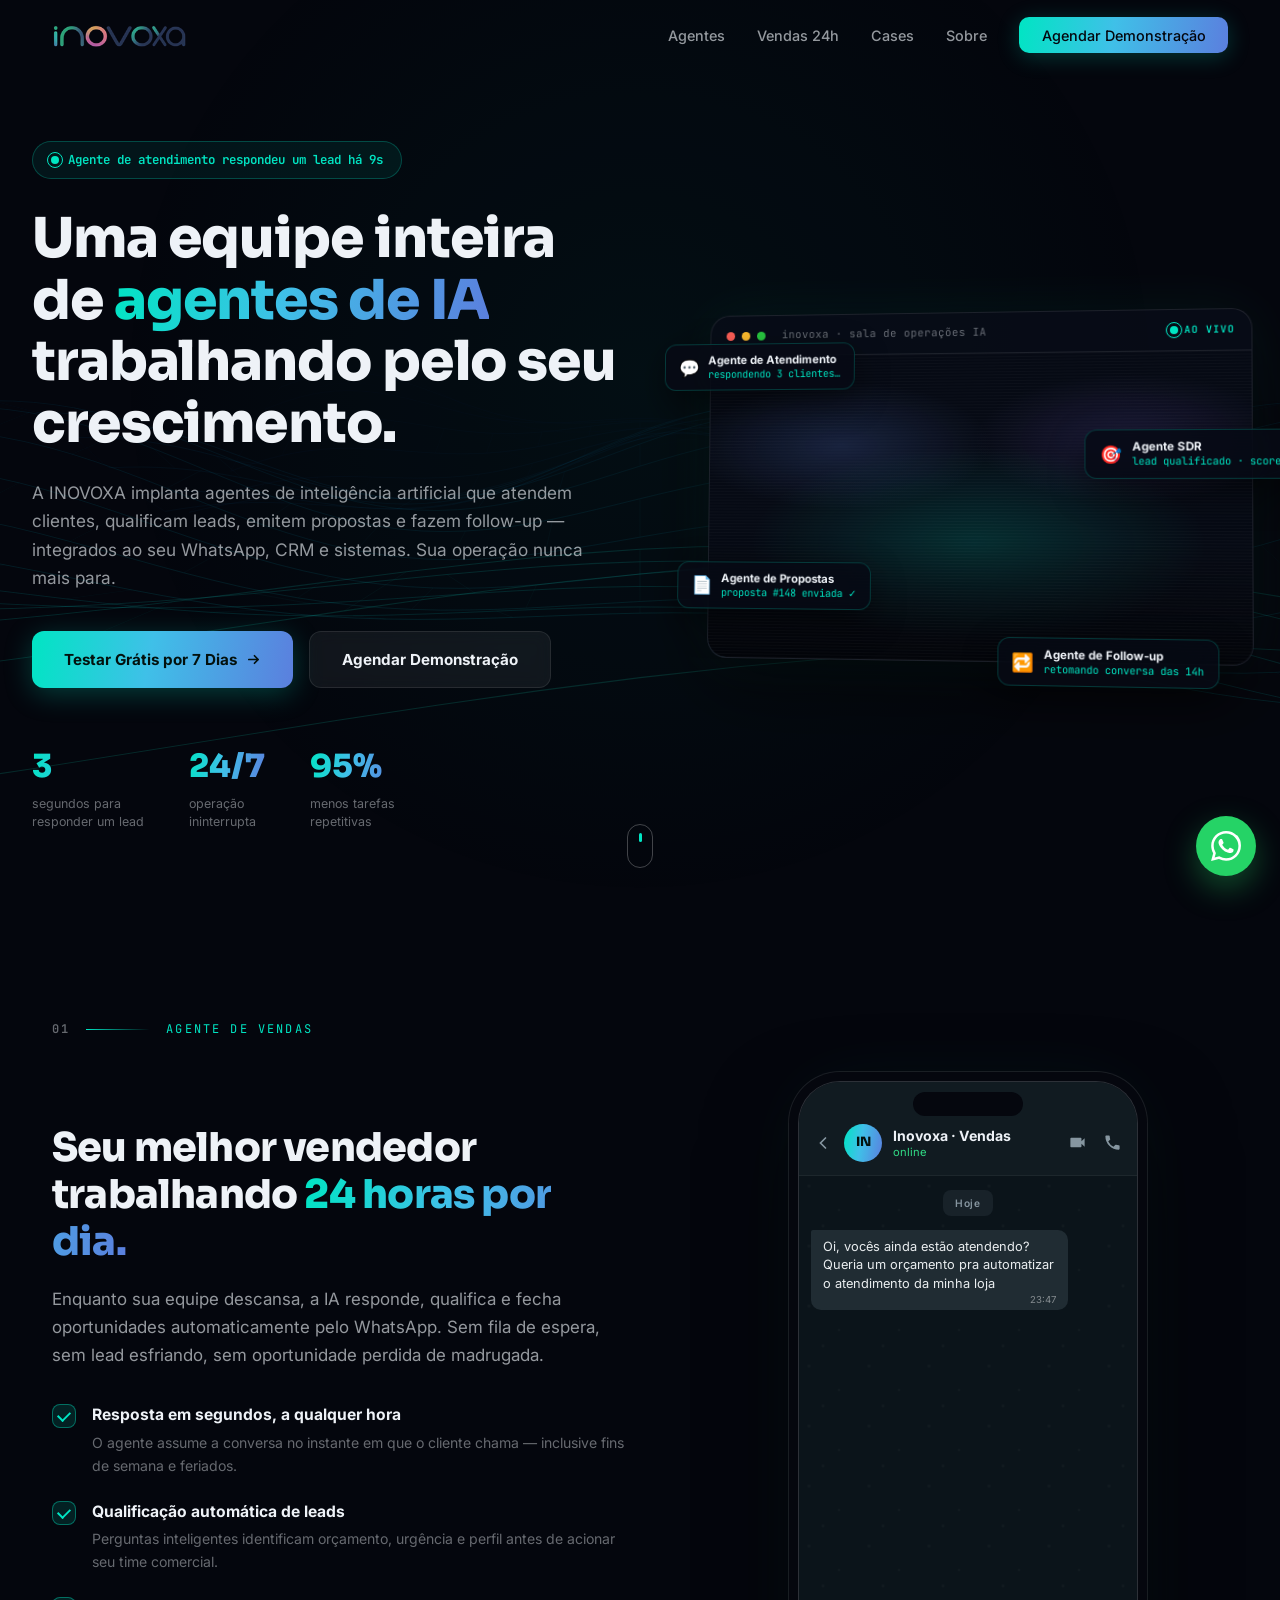
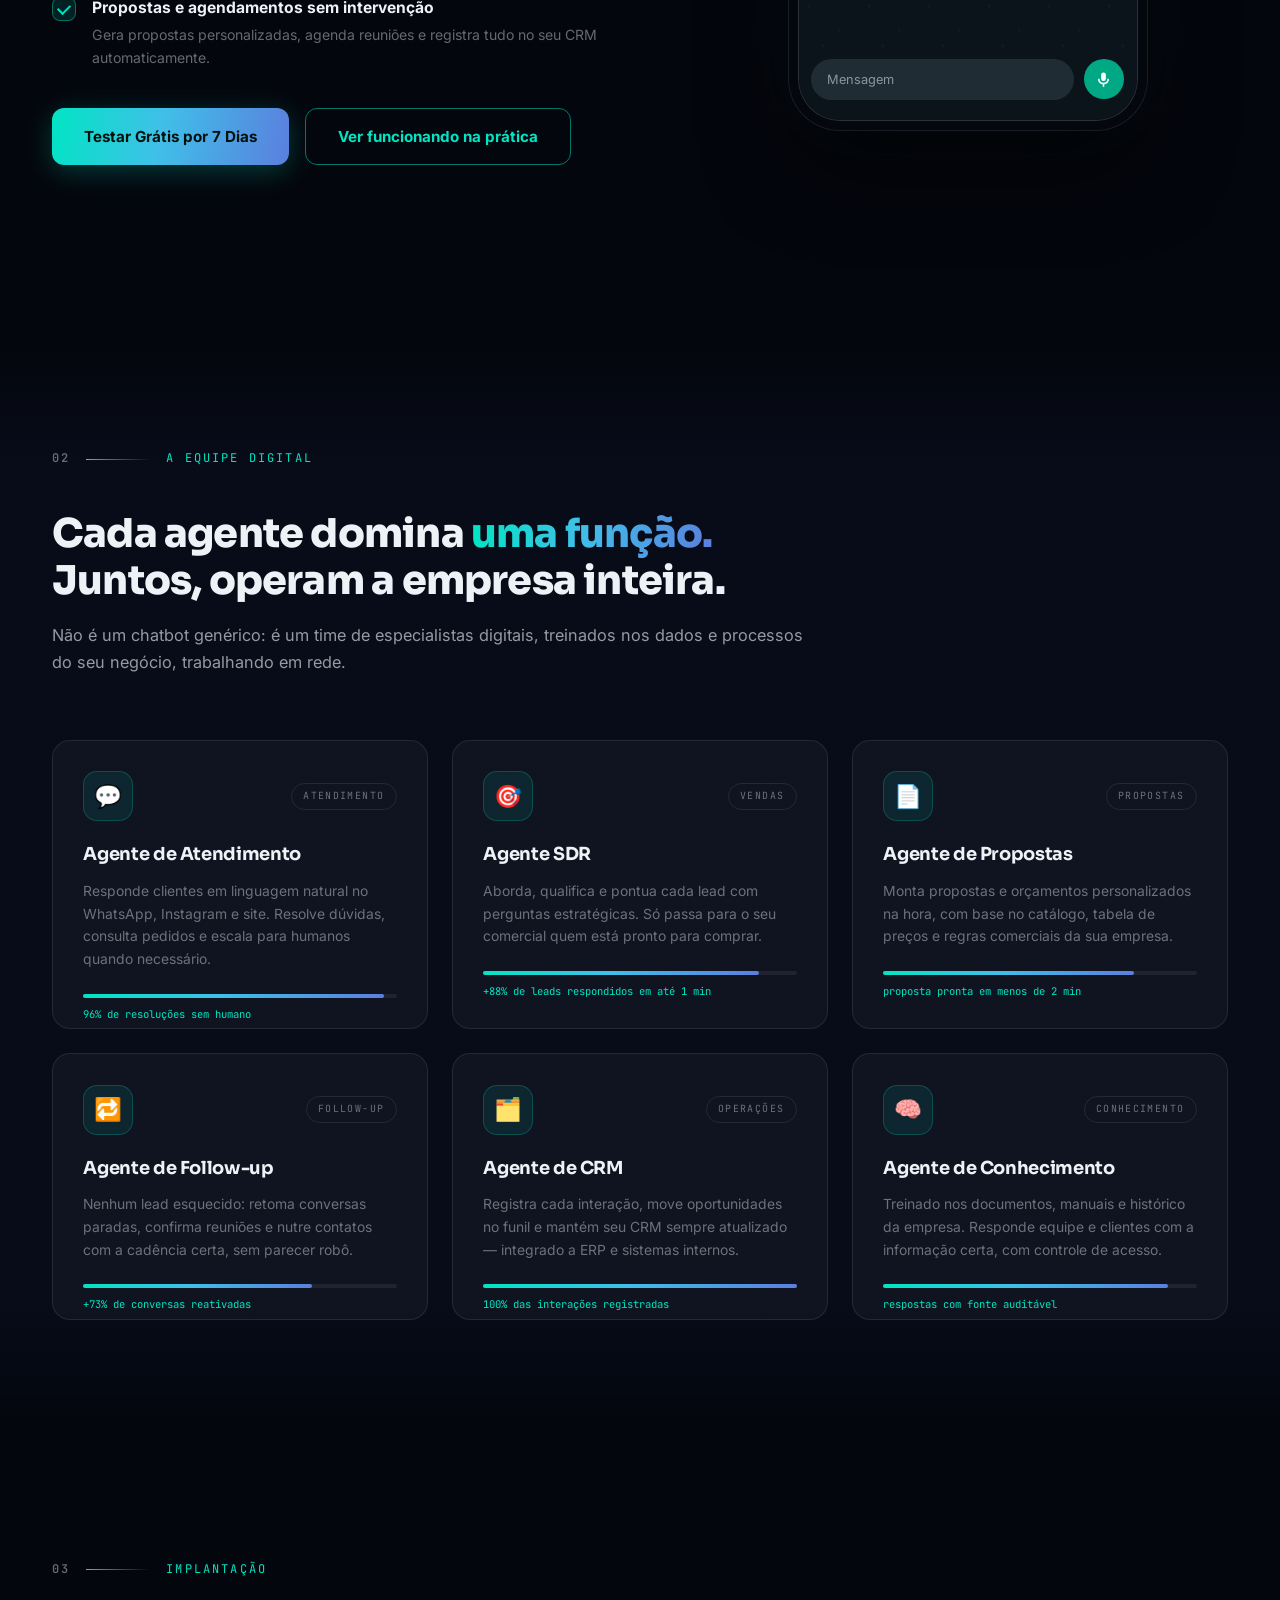
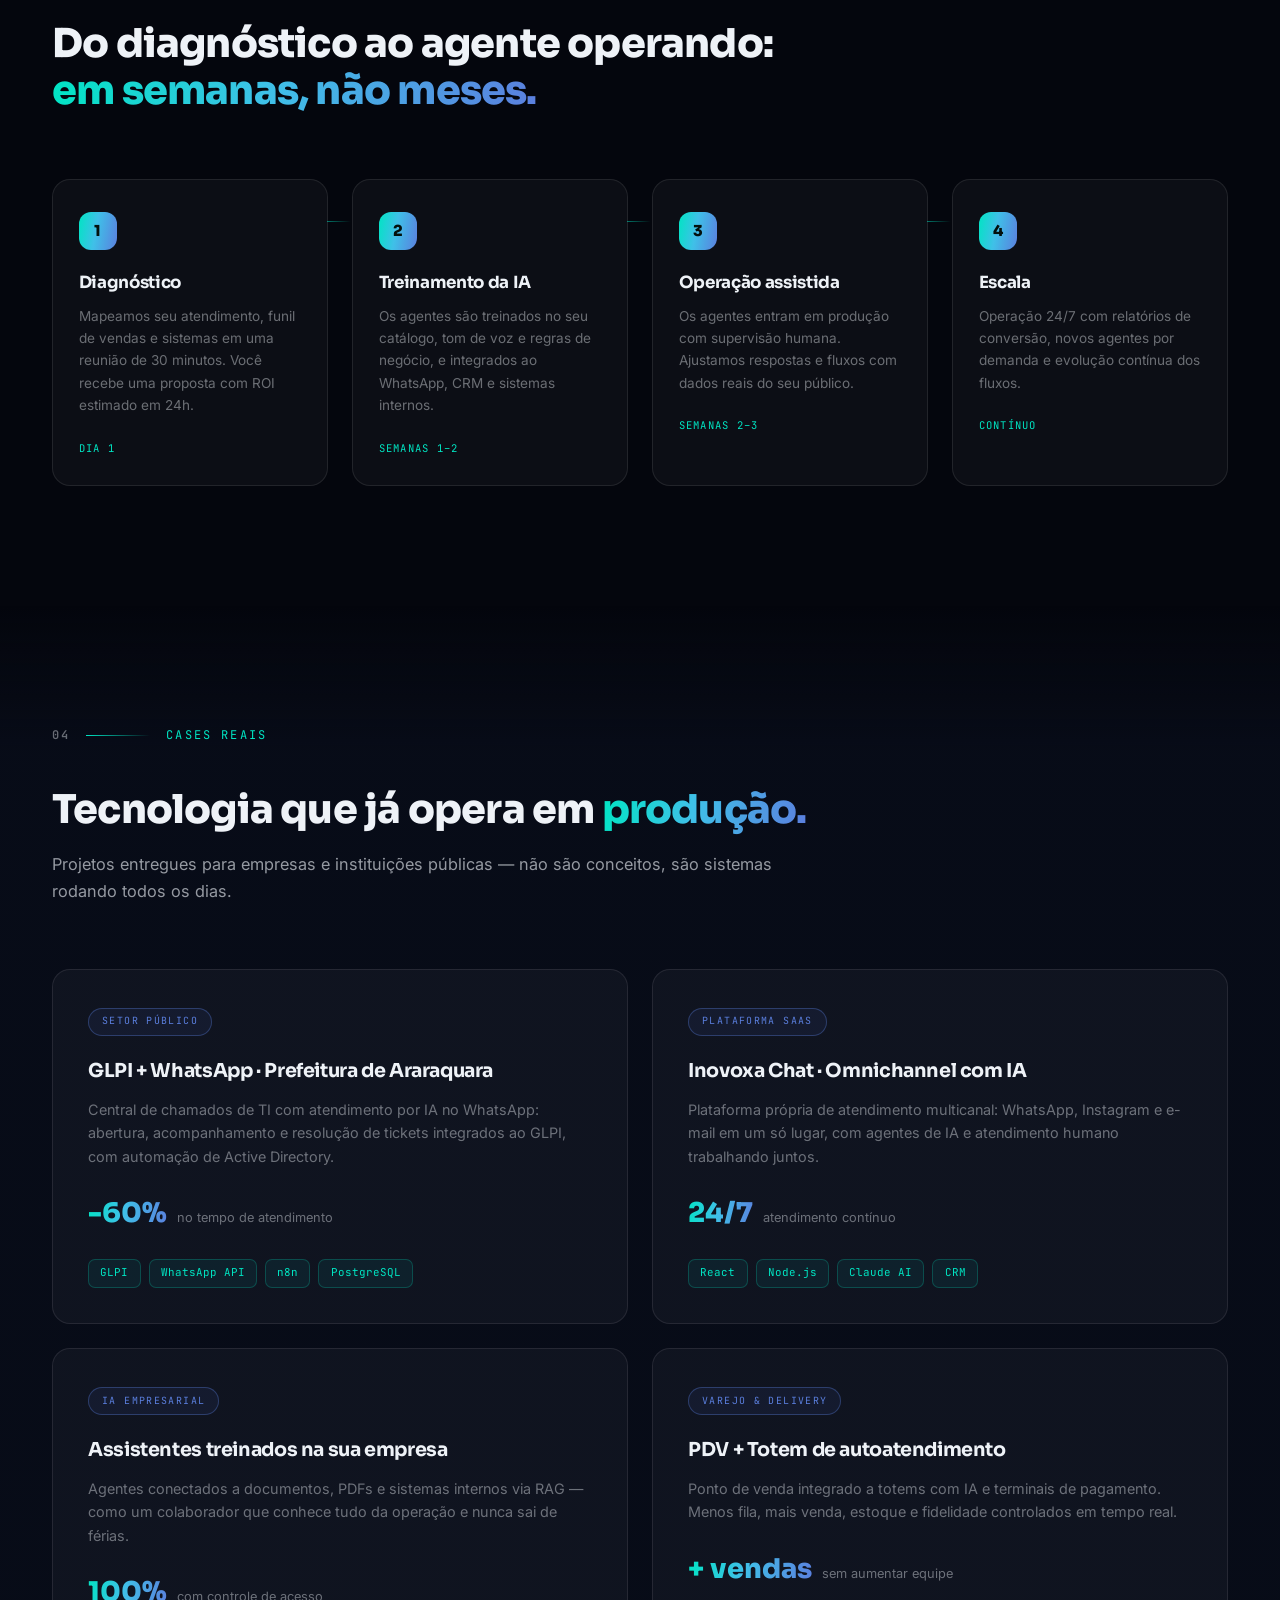
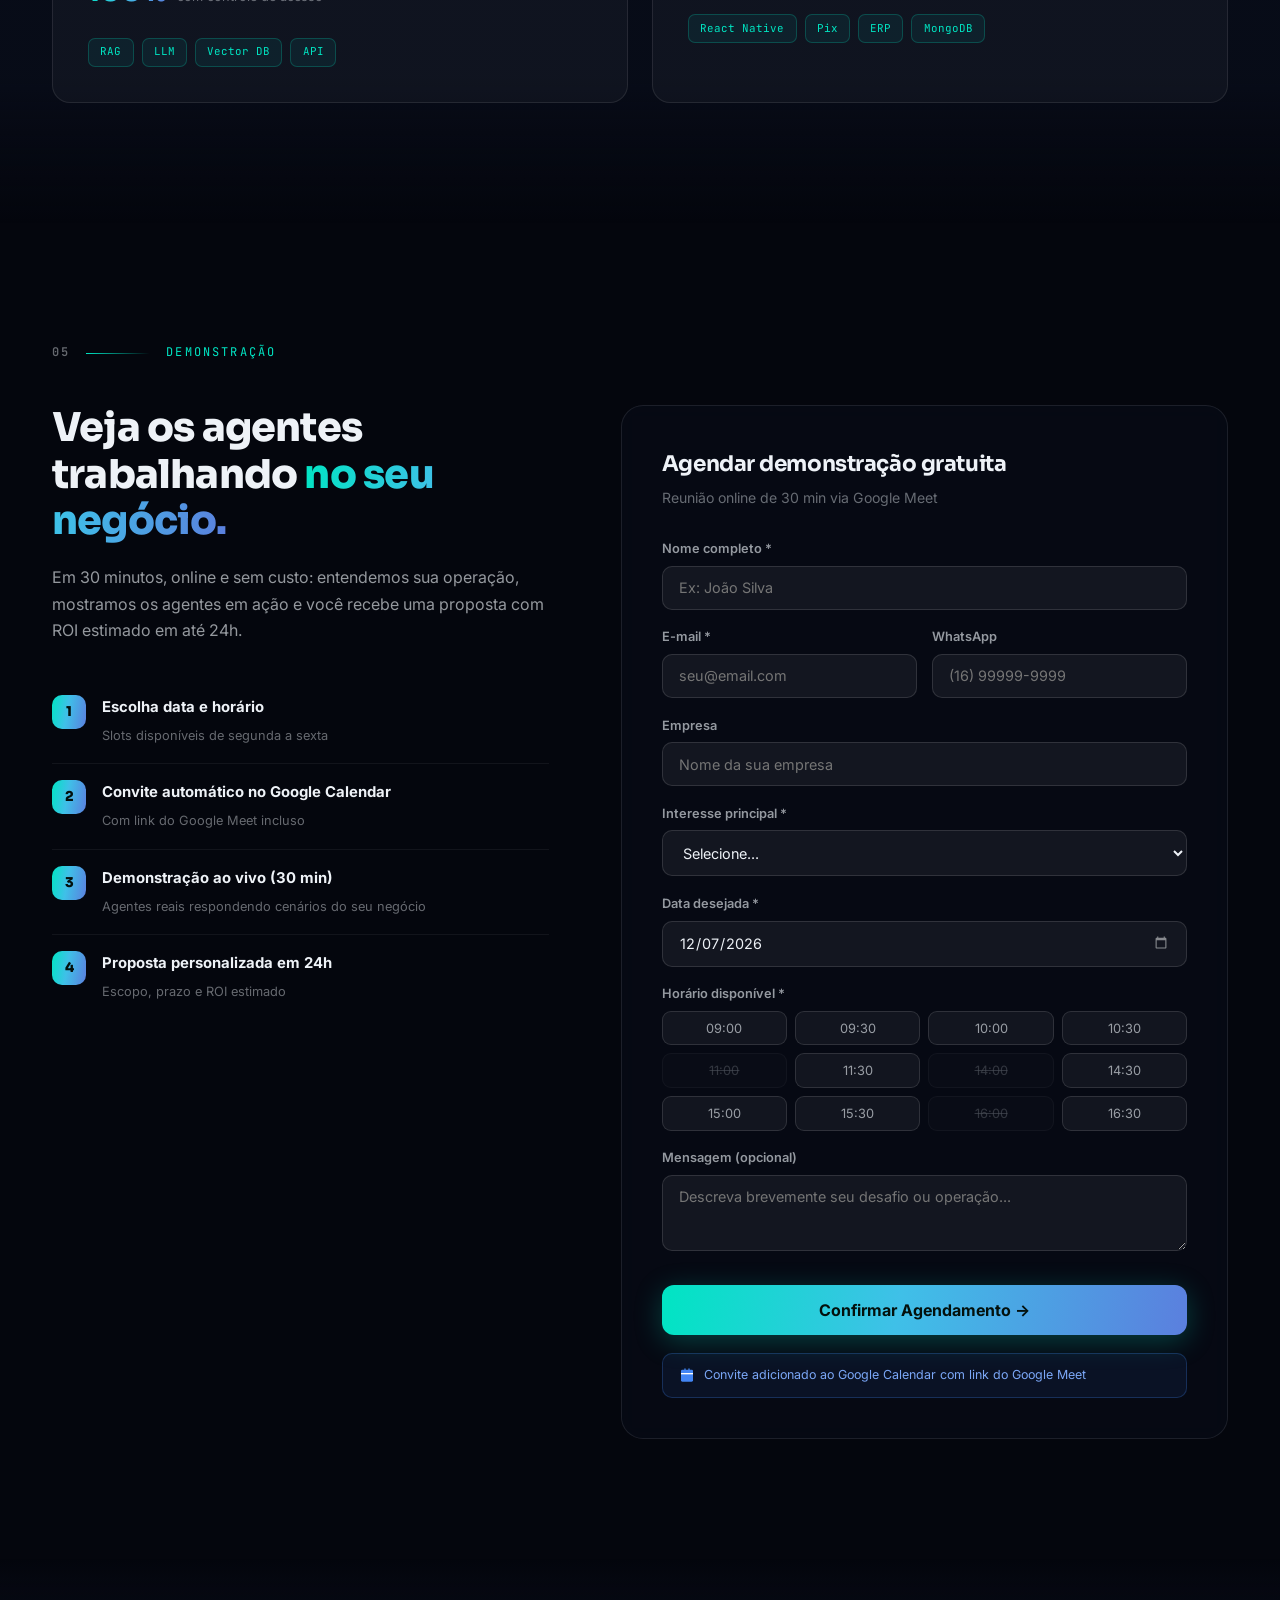
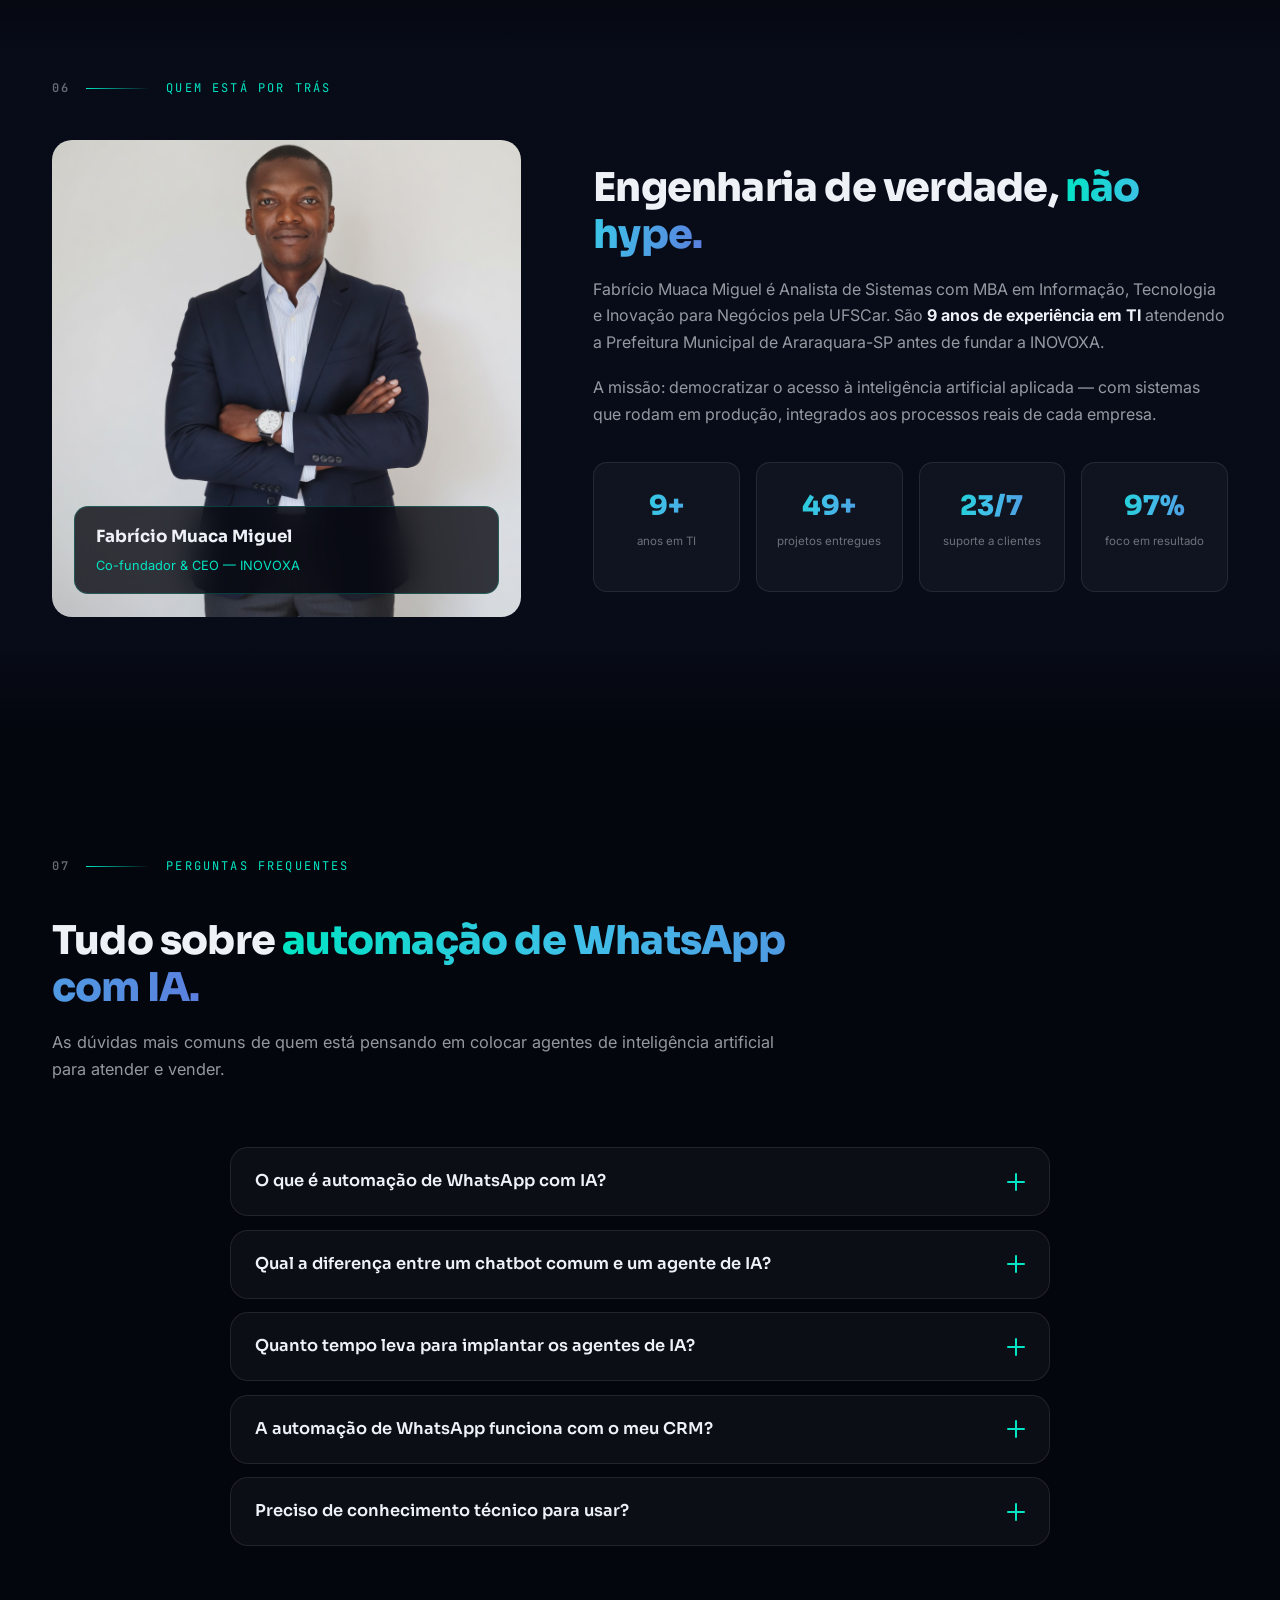
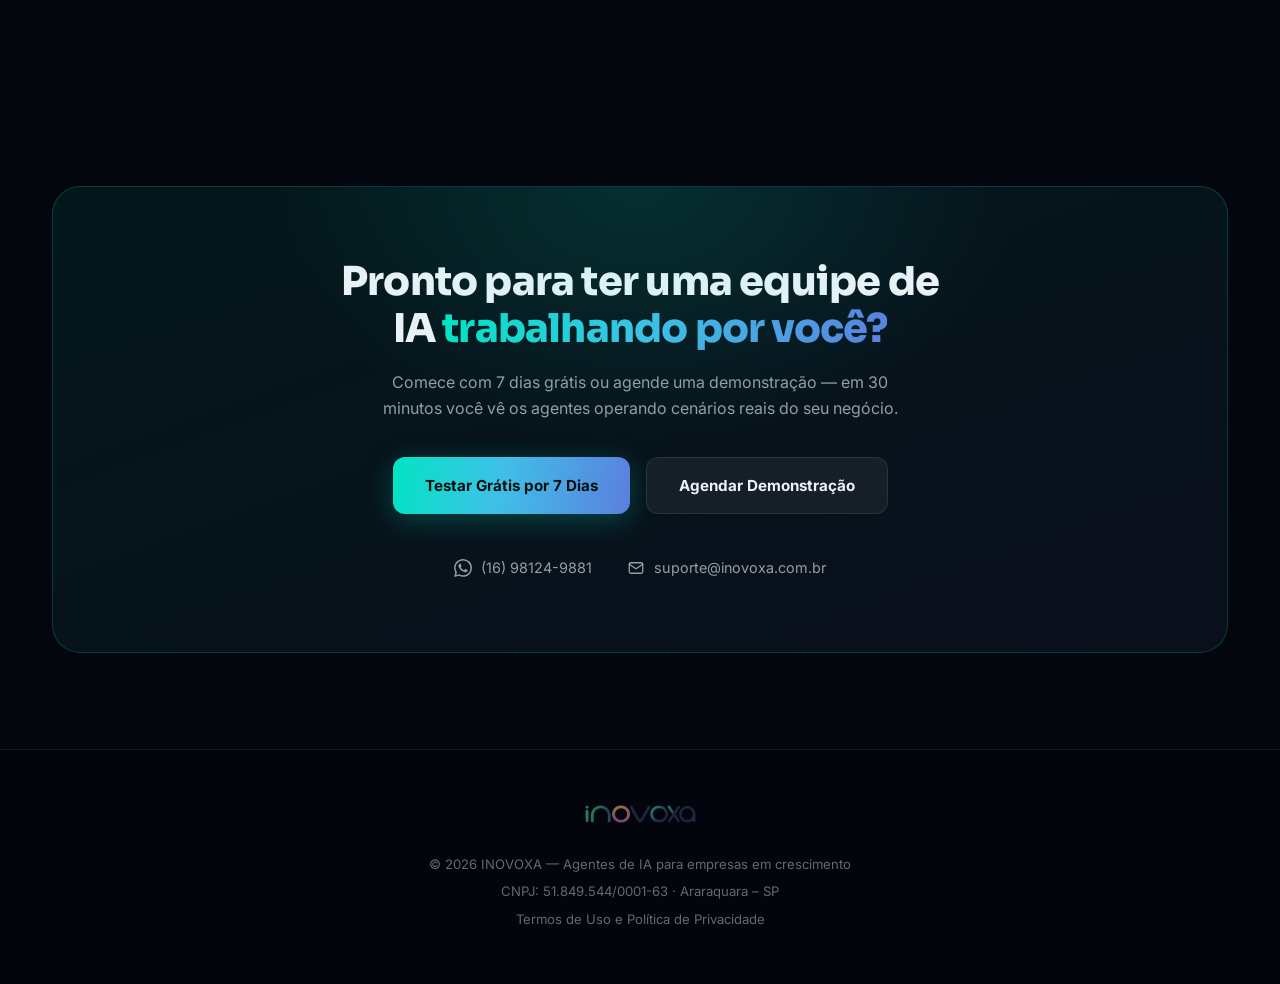
==== commit 24c1b6f5: "SEO: adiciona meta-tag de verificação do Google Search Console Co-Authored-By: Claude Opus 4.8 <nore" ====
--- a/index.html
+++ b/index.html
@@ -11,6 +11,7 @@
 <meta name="author" content="INOVOXA">
 <meta name="robots" content="index, follow, max-image-preview:large, max-snippet:-1, max-video-preview:-1">
 <meta name="theme-color" content="#04060d">
+<meta name="google-site-verification" content="qRQ8GCY9BkMMTBy0q0en7bwgIEAj42ojswCg-uCtizU">
 <link rel="canonical" href="https://inovoxa.com.br/">
 
 <!-- ═══ SEO LOCAL (Araraquara-SP) ═══ -->
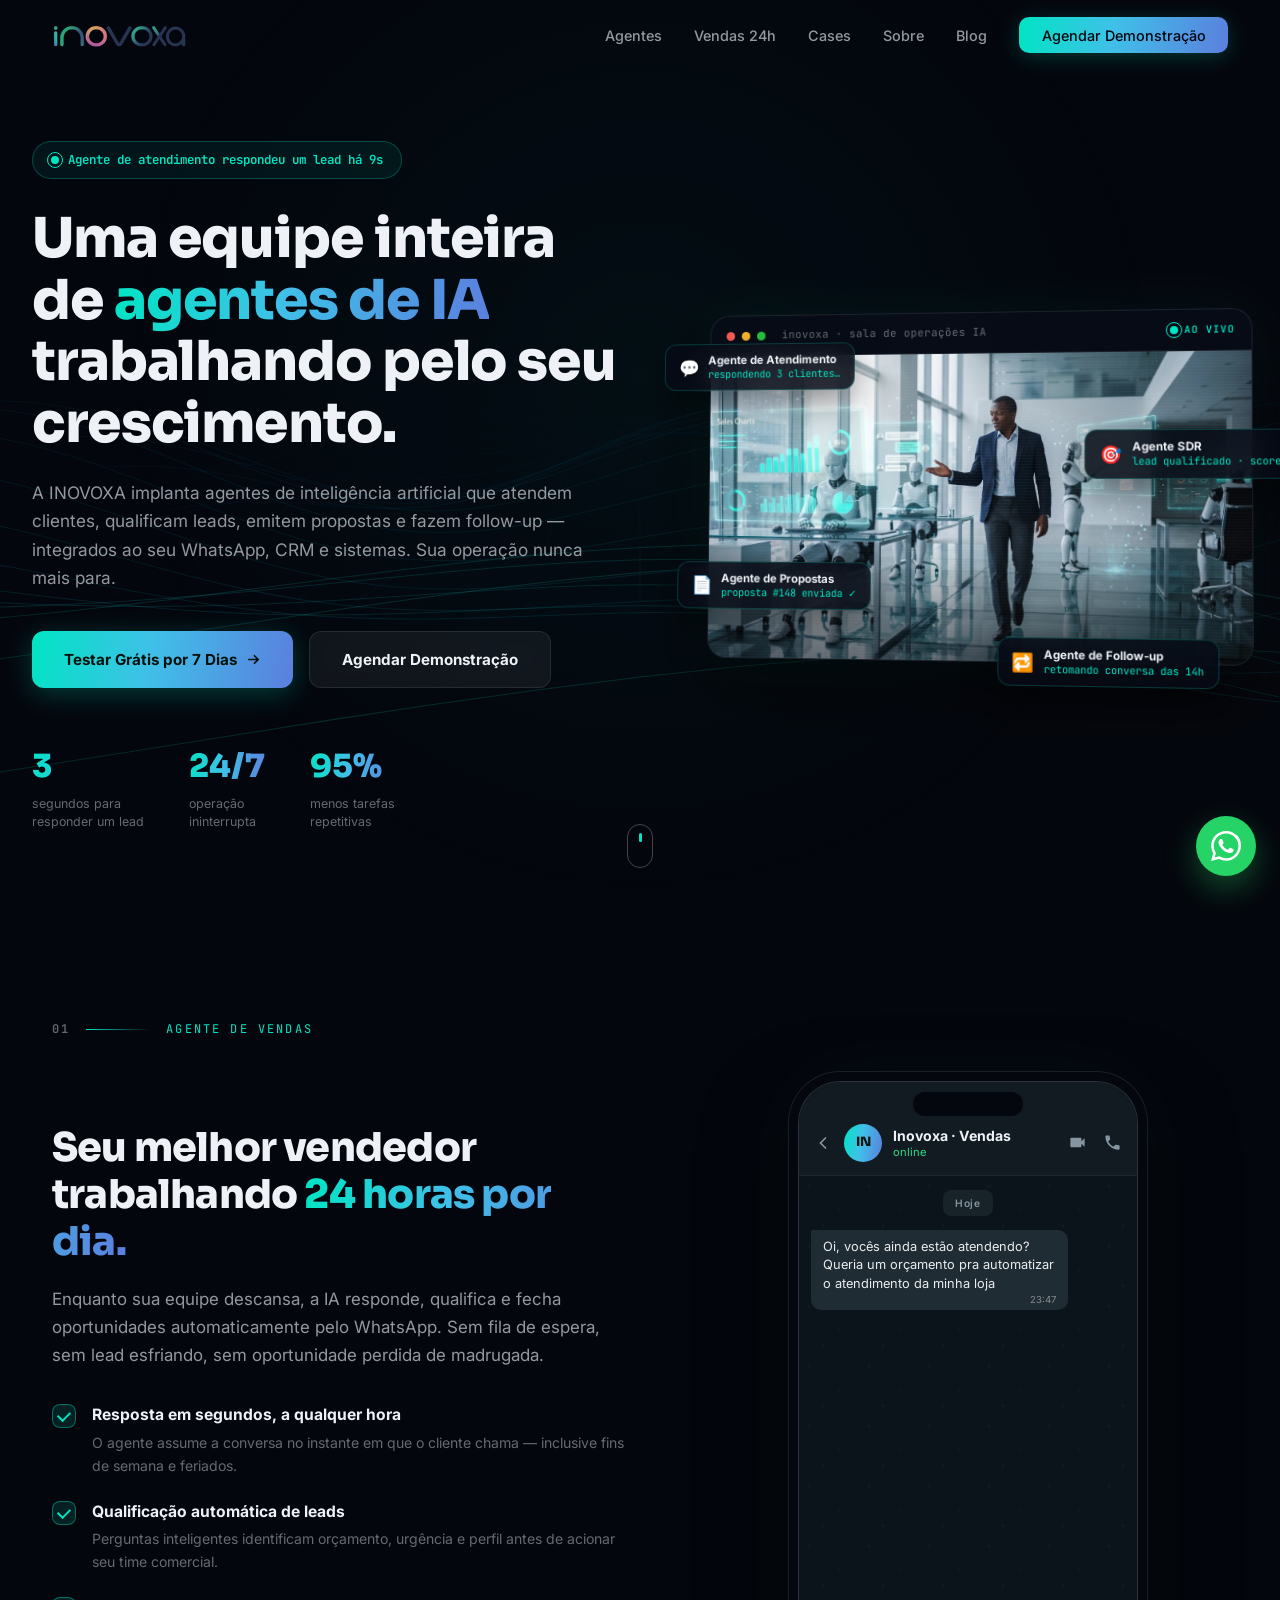
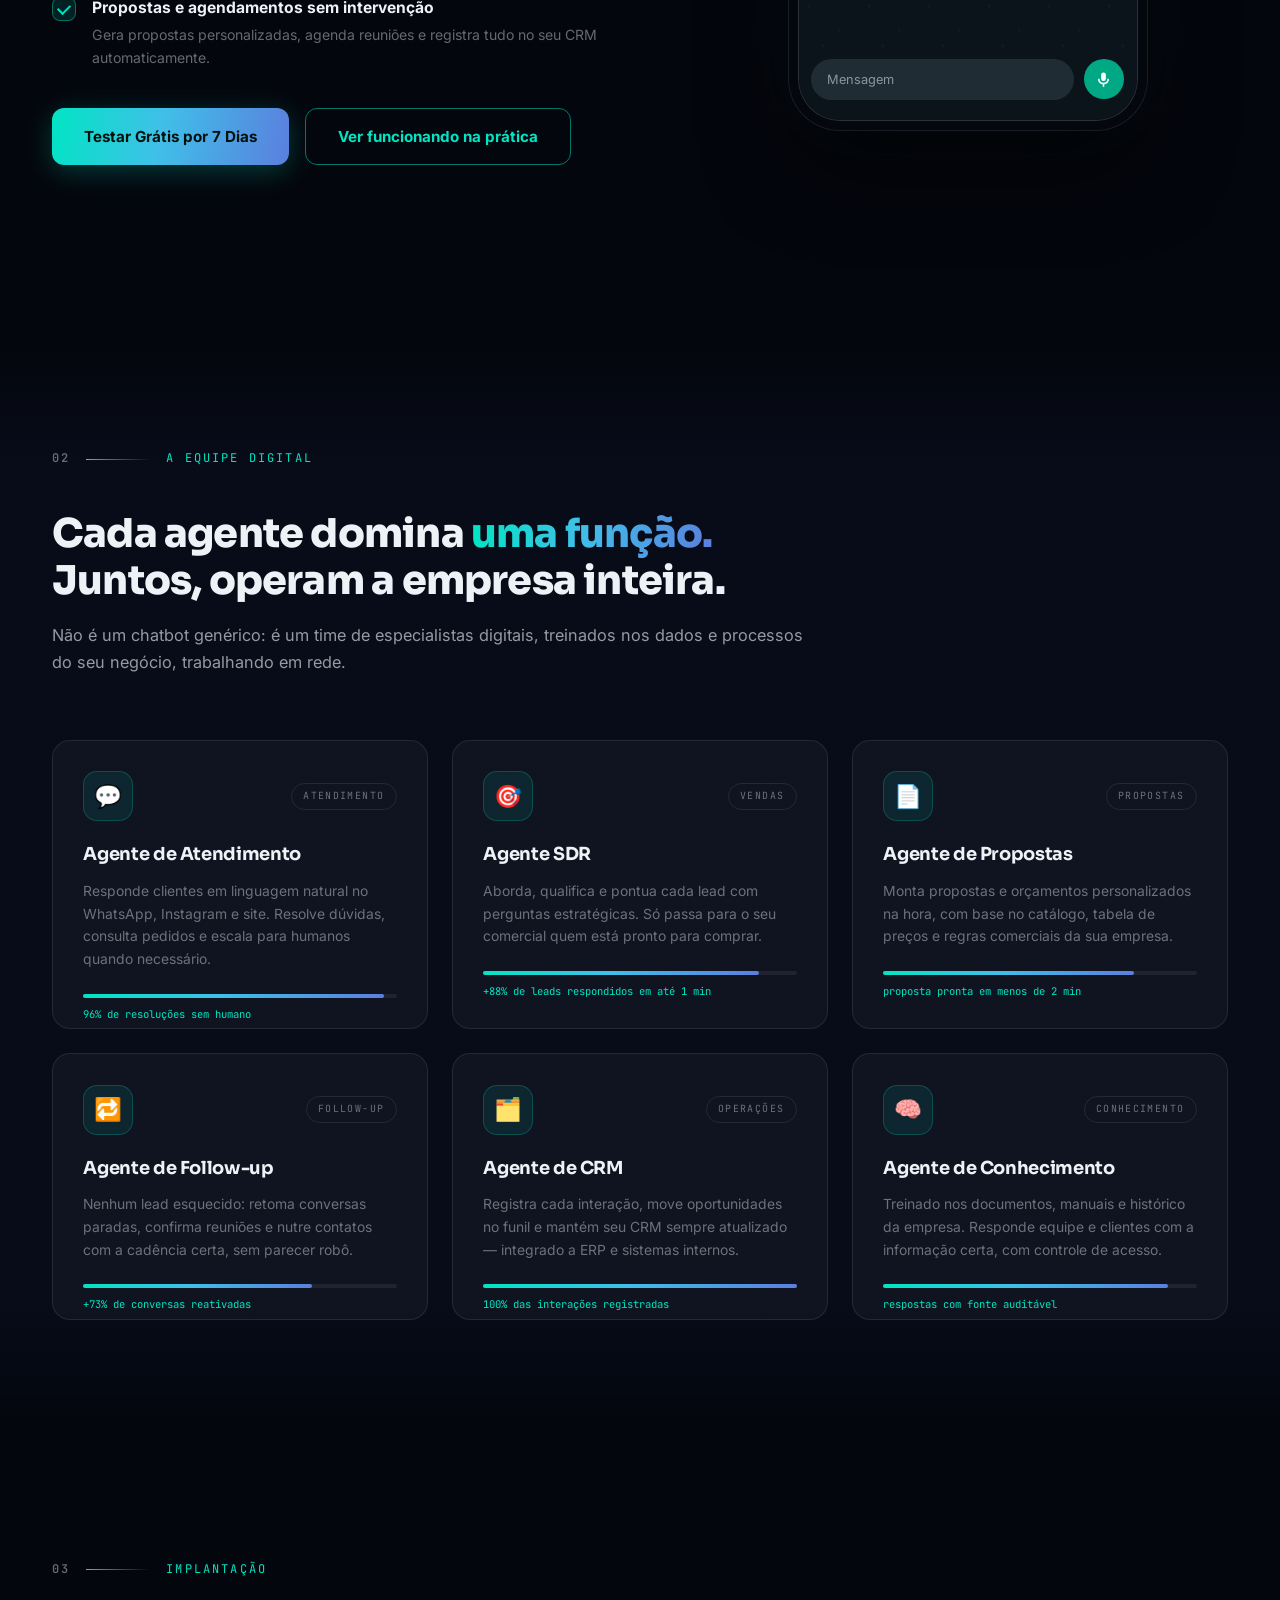
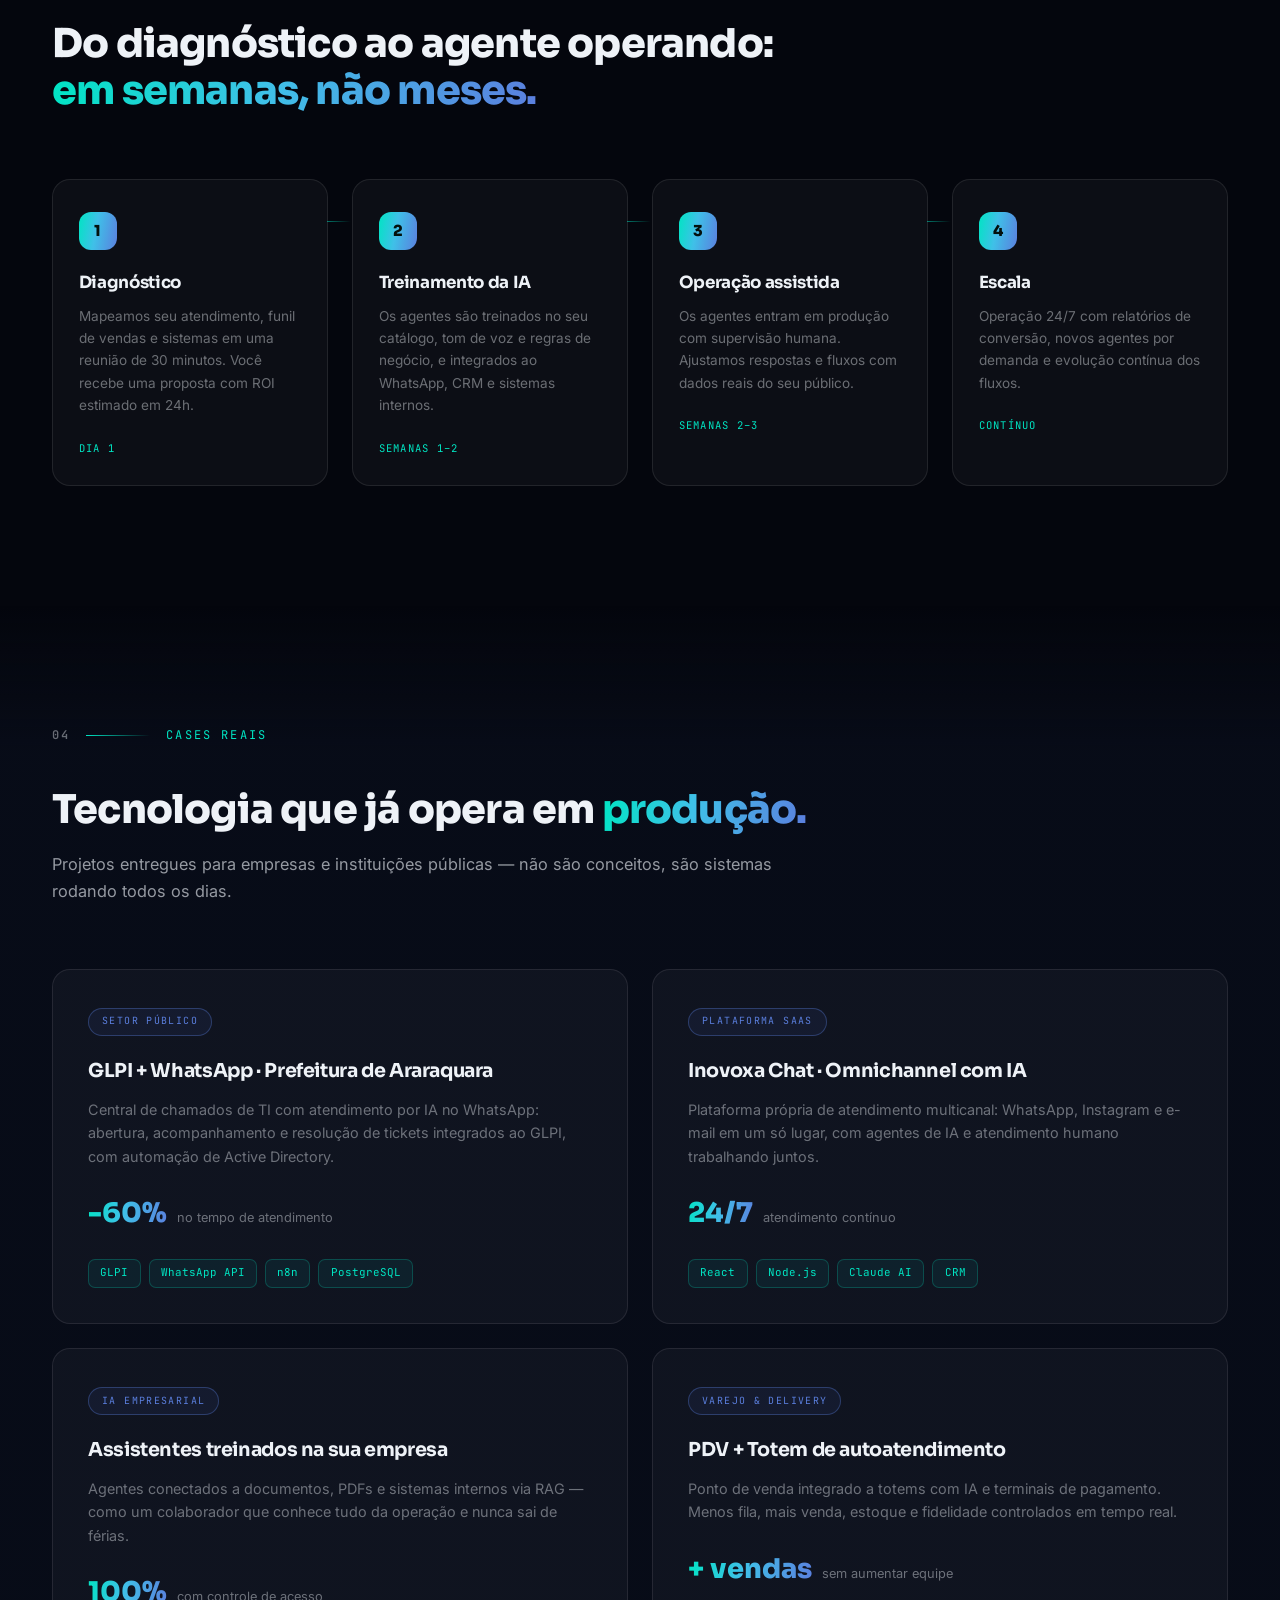
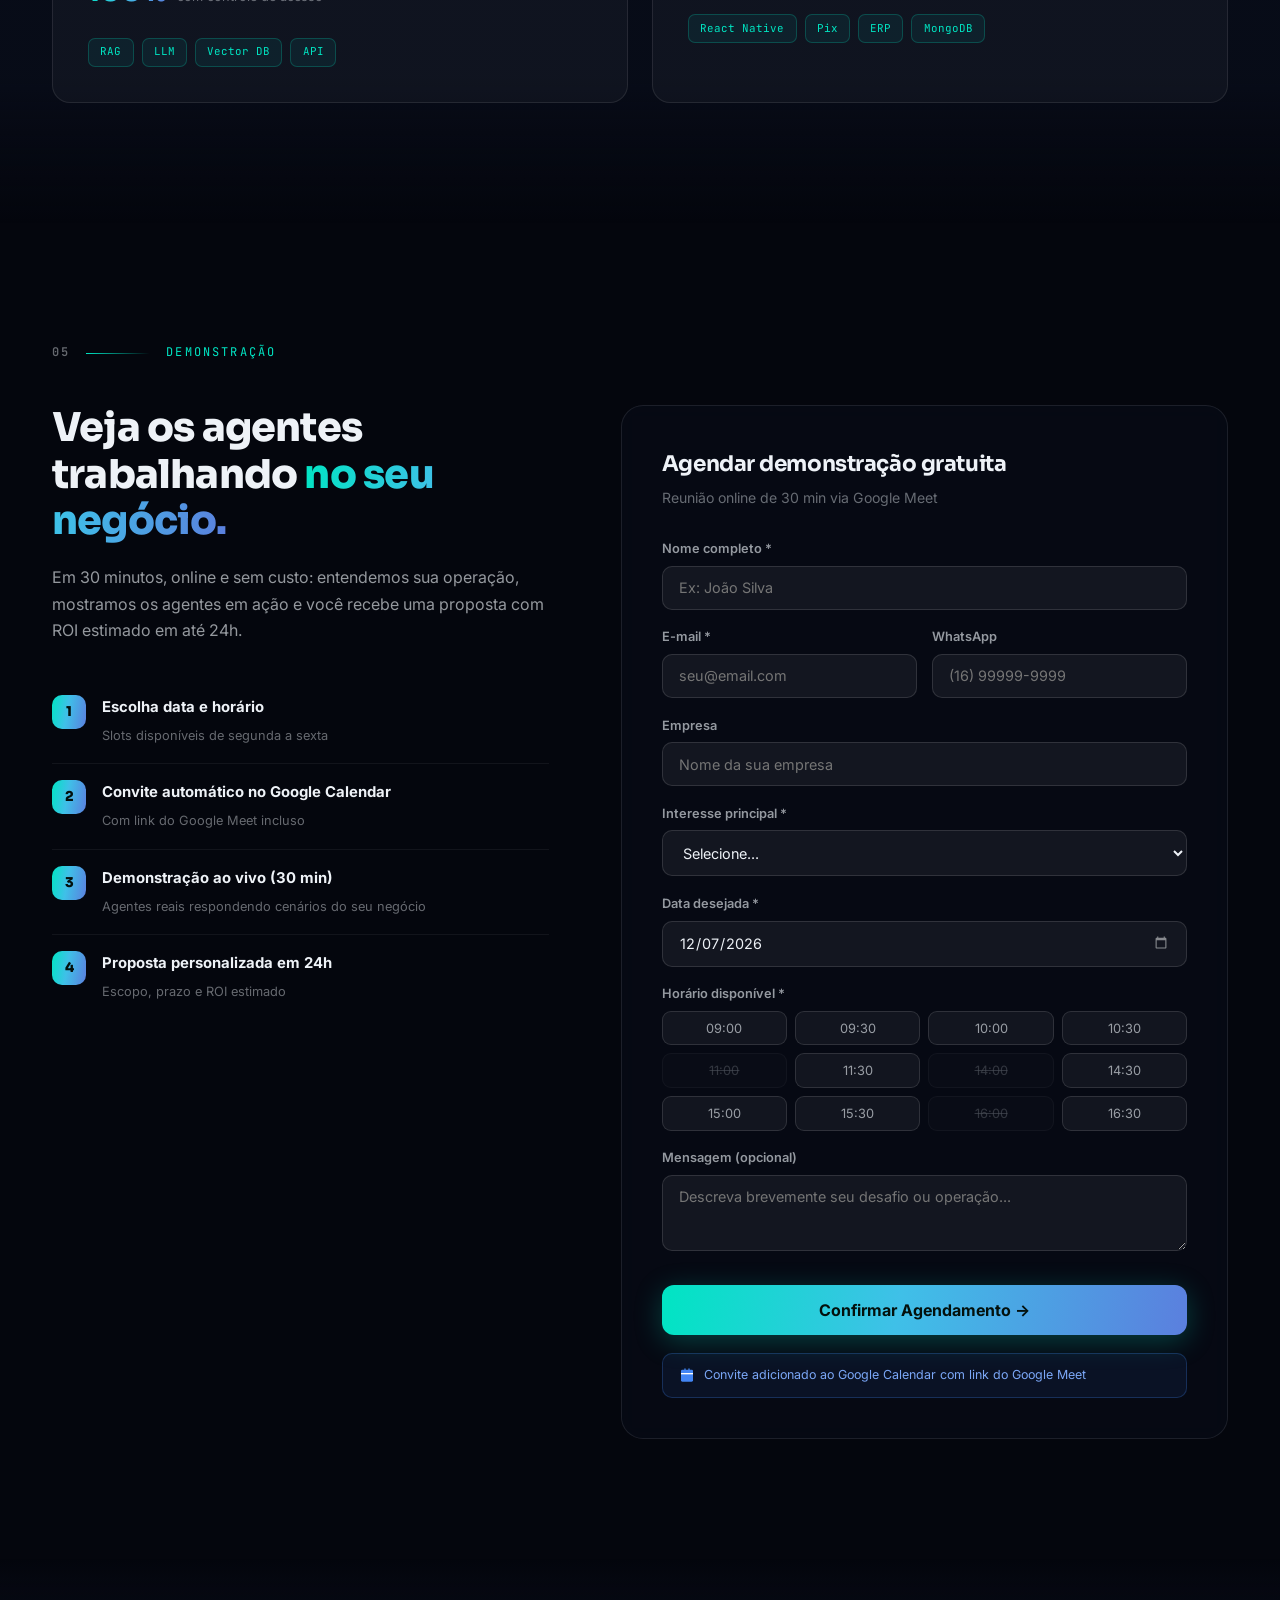
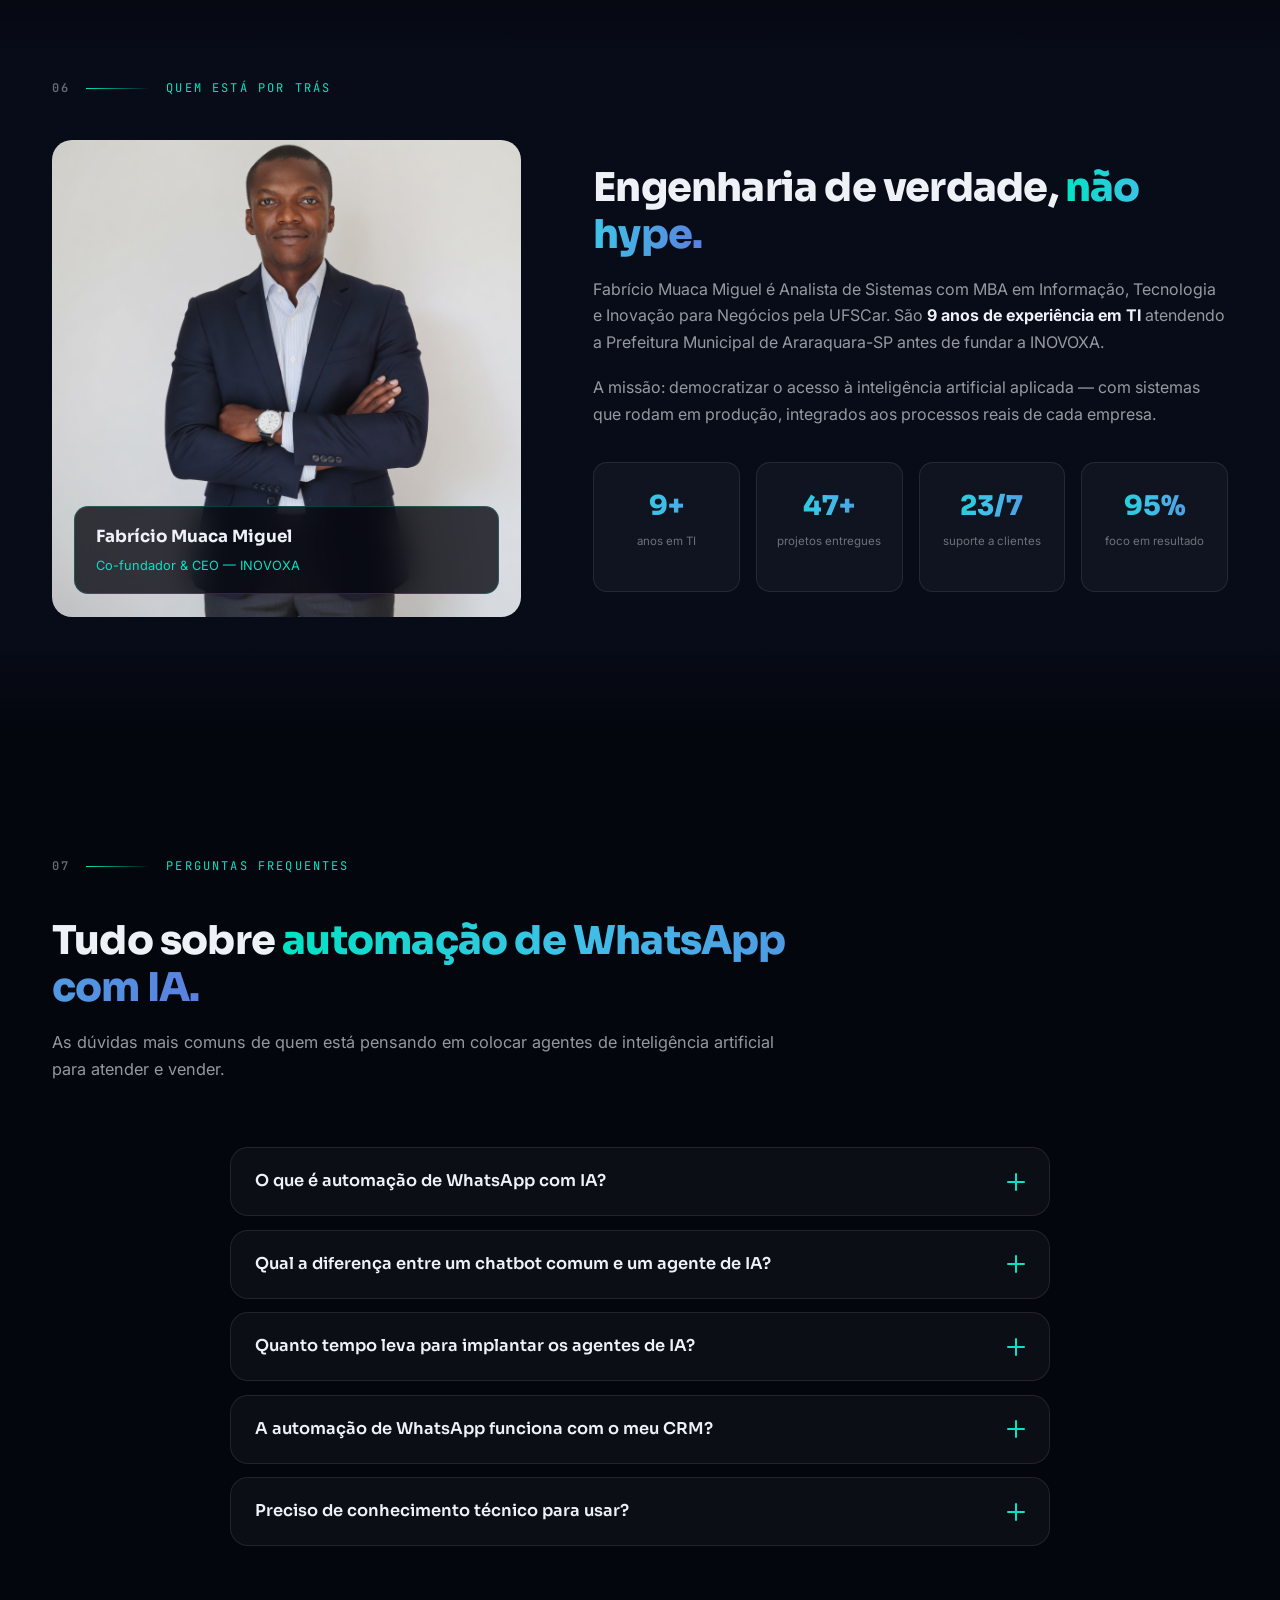
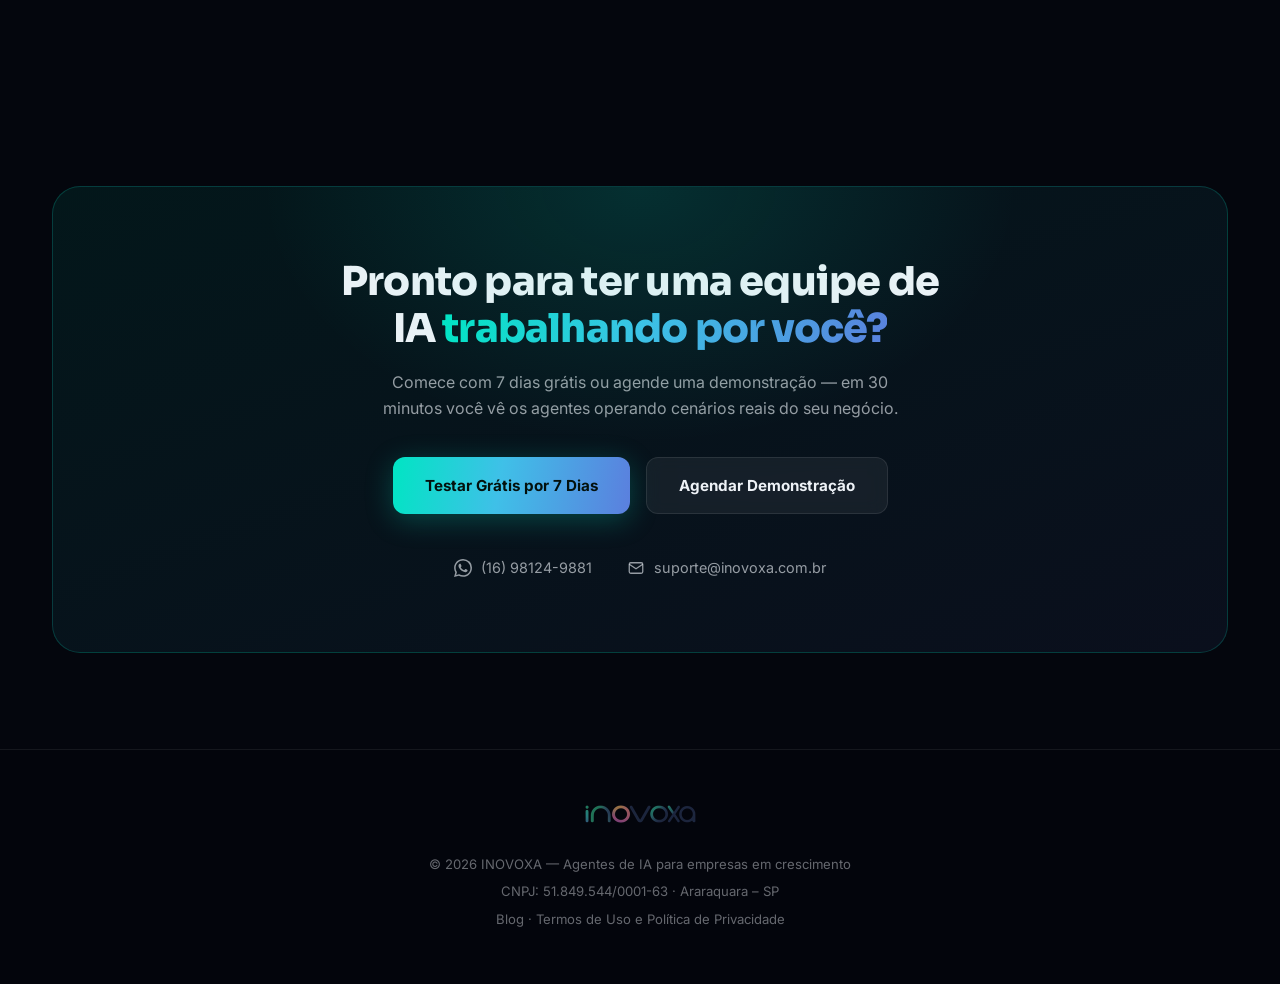
==== commit 066b2487: "Blog: estrutura do zero + 1º artigo de SEO - /blog/ (índice) e /blog/como-automatizar-atendimento-wh" ====
--- a/index.html
+++ b/index.html
@@ -188,6 +188,7 @@
         <li><a href="#vendedor">Vendas 24h</a></li>
         <li><a href="#cases">Cases</a></li>
         <li><a href="#sobre">Sobre</a></li>
+        <li><a href="/blog/">Blog</a></li>
         <li><a href="#demo" class="nav-cta">Agendar Demonstração</a></li>
       </ul>
     </nav>
@@ -526,7 +527,7 @@
     <img src="_logo.png" alt="INOVOXA" class="foot-logo">
     <p>© 2026 INOVOXA — Agentes de IA para empresas em crescimento</p>
     <p>CNPJ: 51.849.544/0001-63 · Araraquara – SP</p>
-    <p><a href="https://inovoxa.com.br/termo-de-uso">Termos de Uso e Política de Privacidade</a></p>
+    <p><a href="/blog/">Blog</a> · <a href="https://inovoxa.com.br/termo-de-uso">Termos de Uso e Política de Privacidade</a></p>
   </div>
 </footer>
 
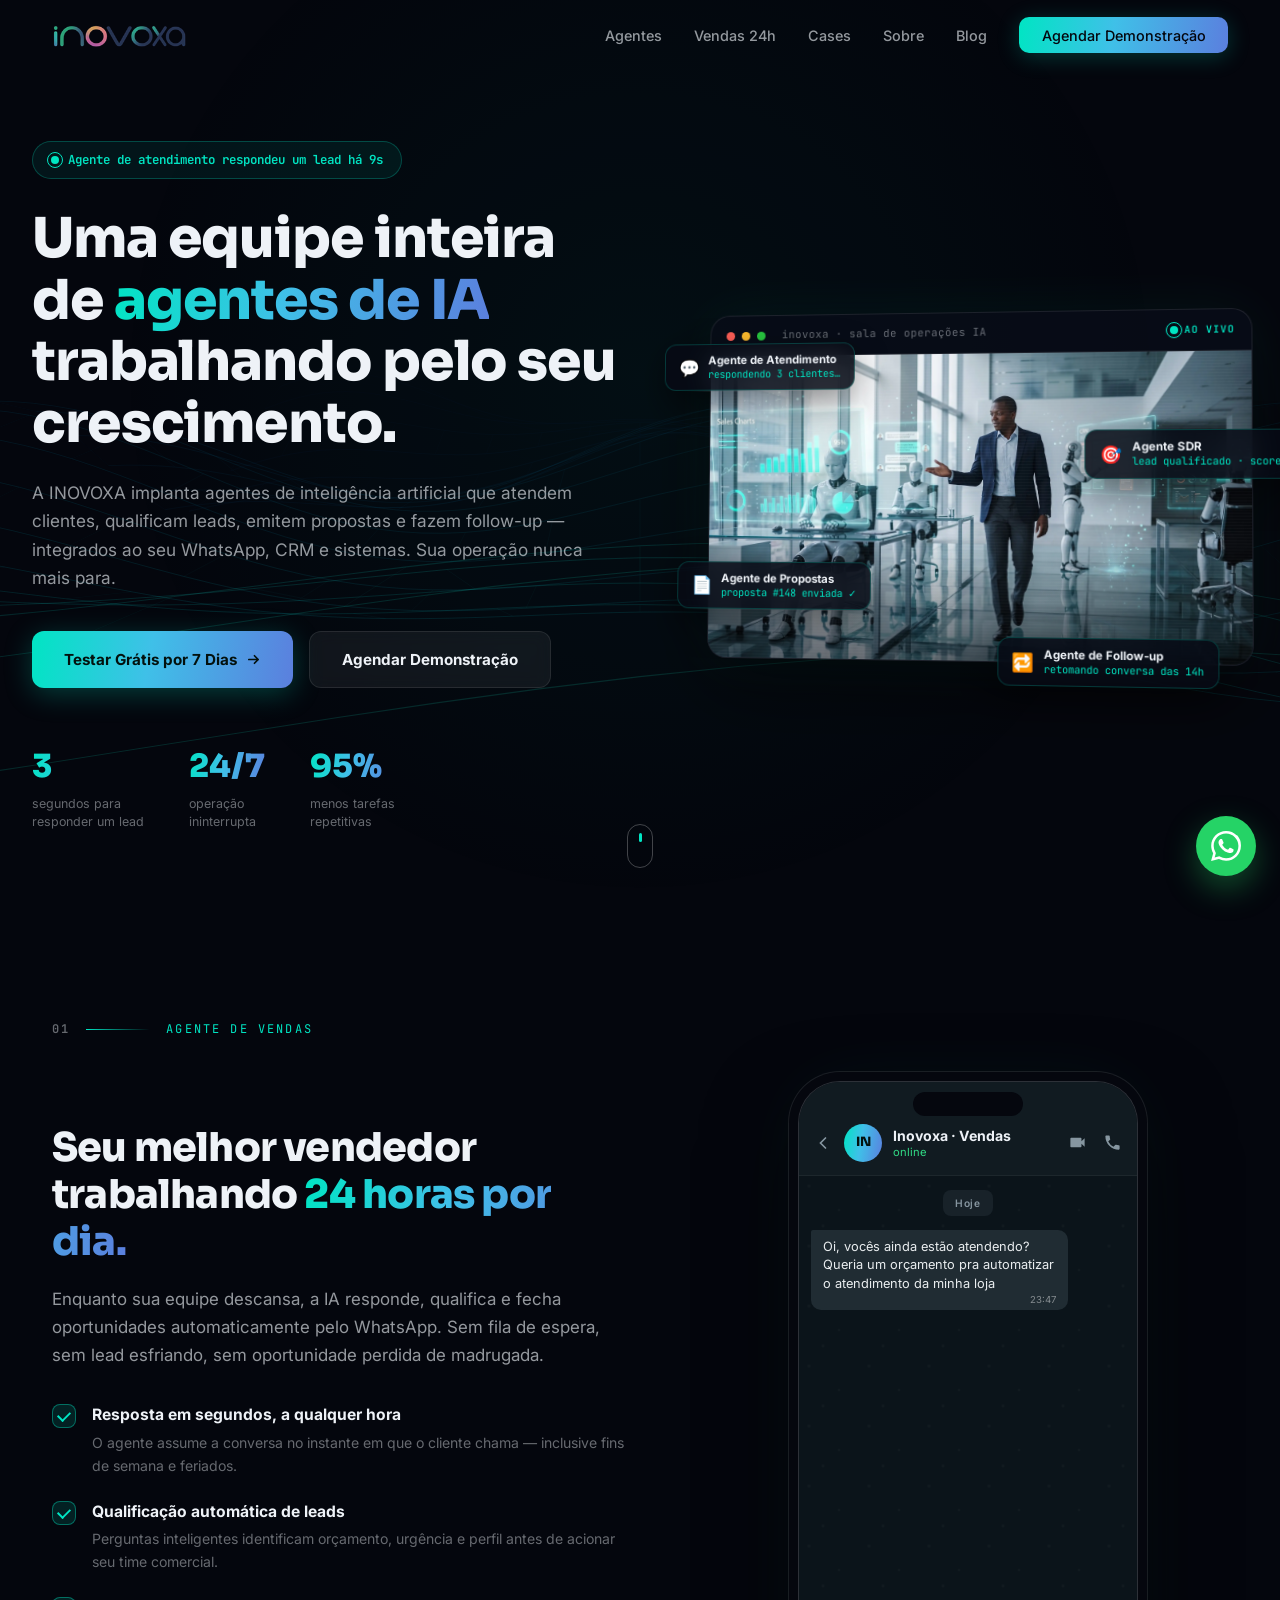
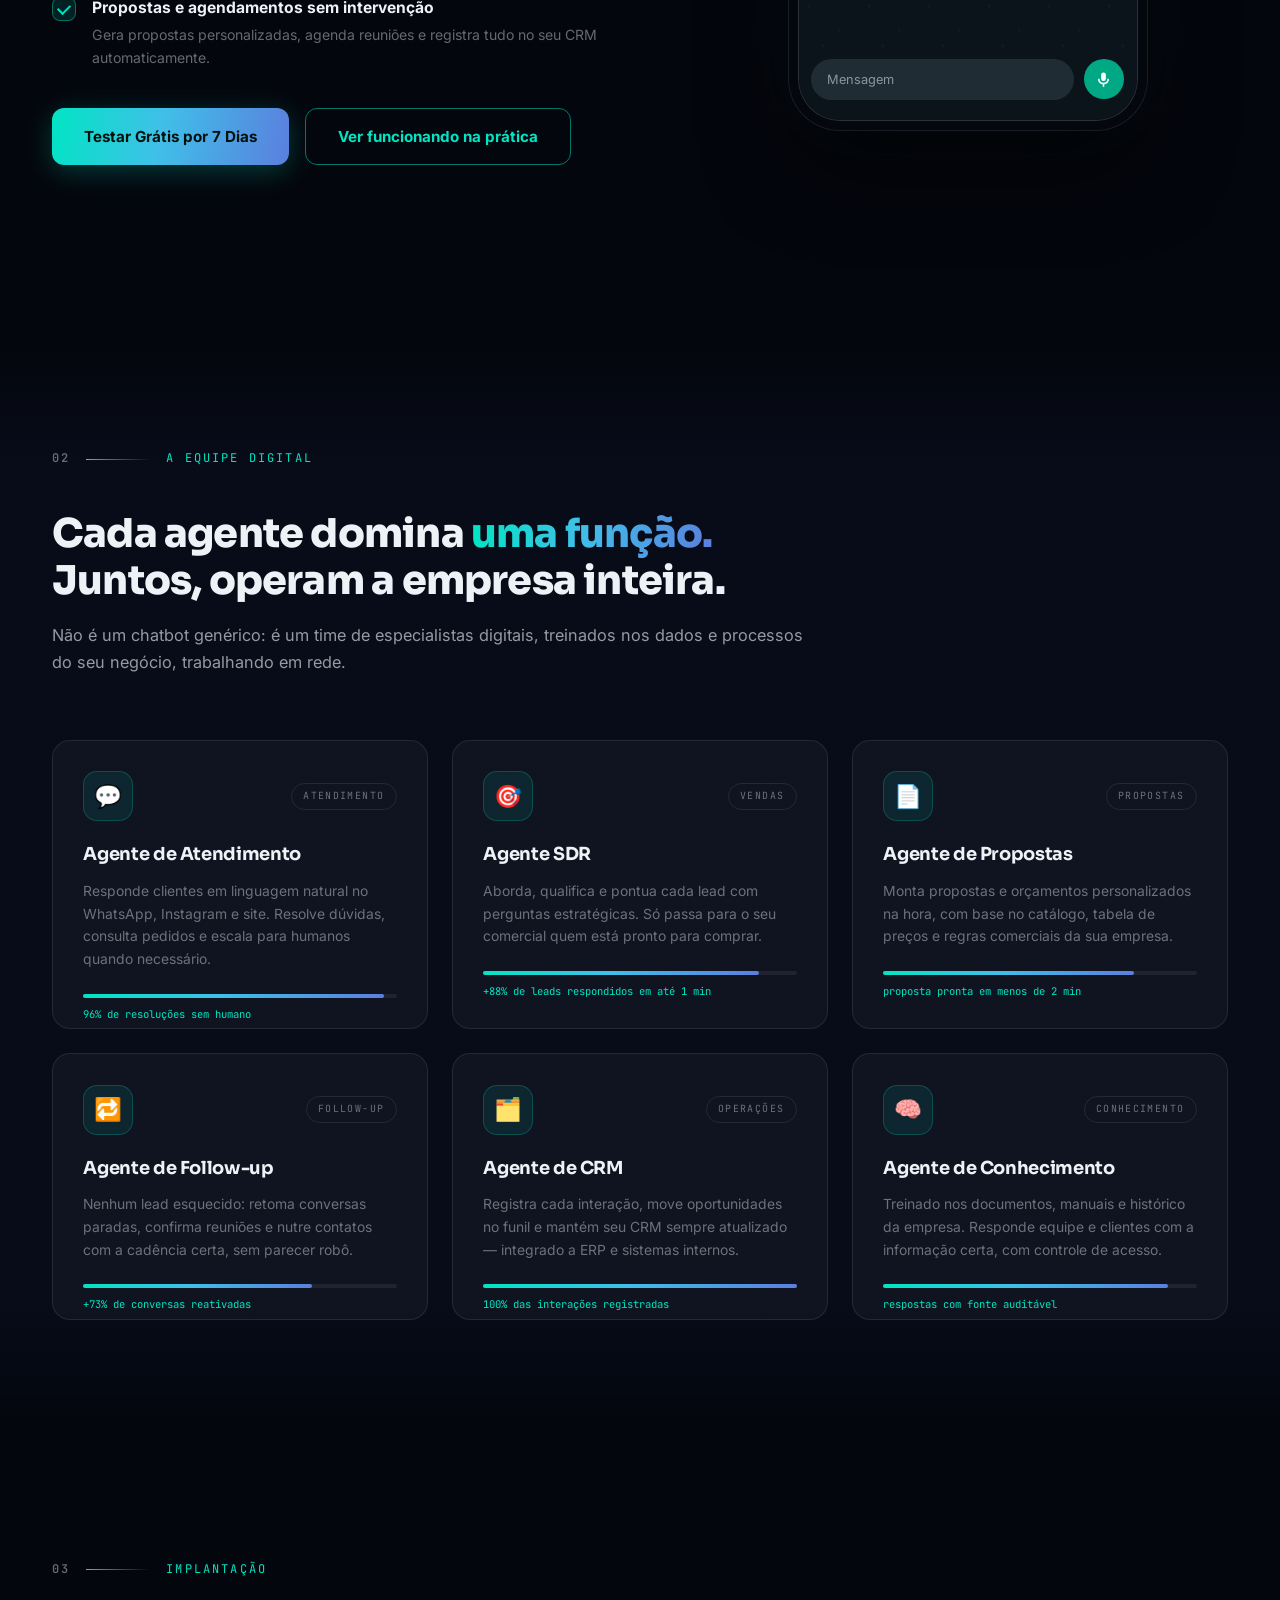
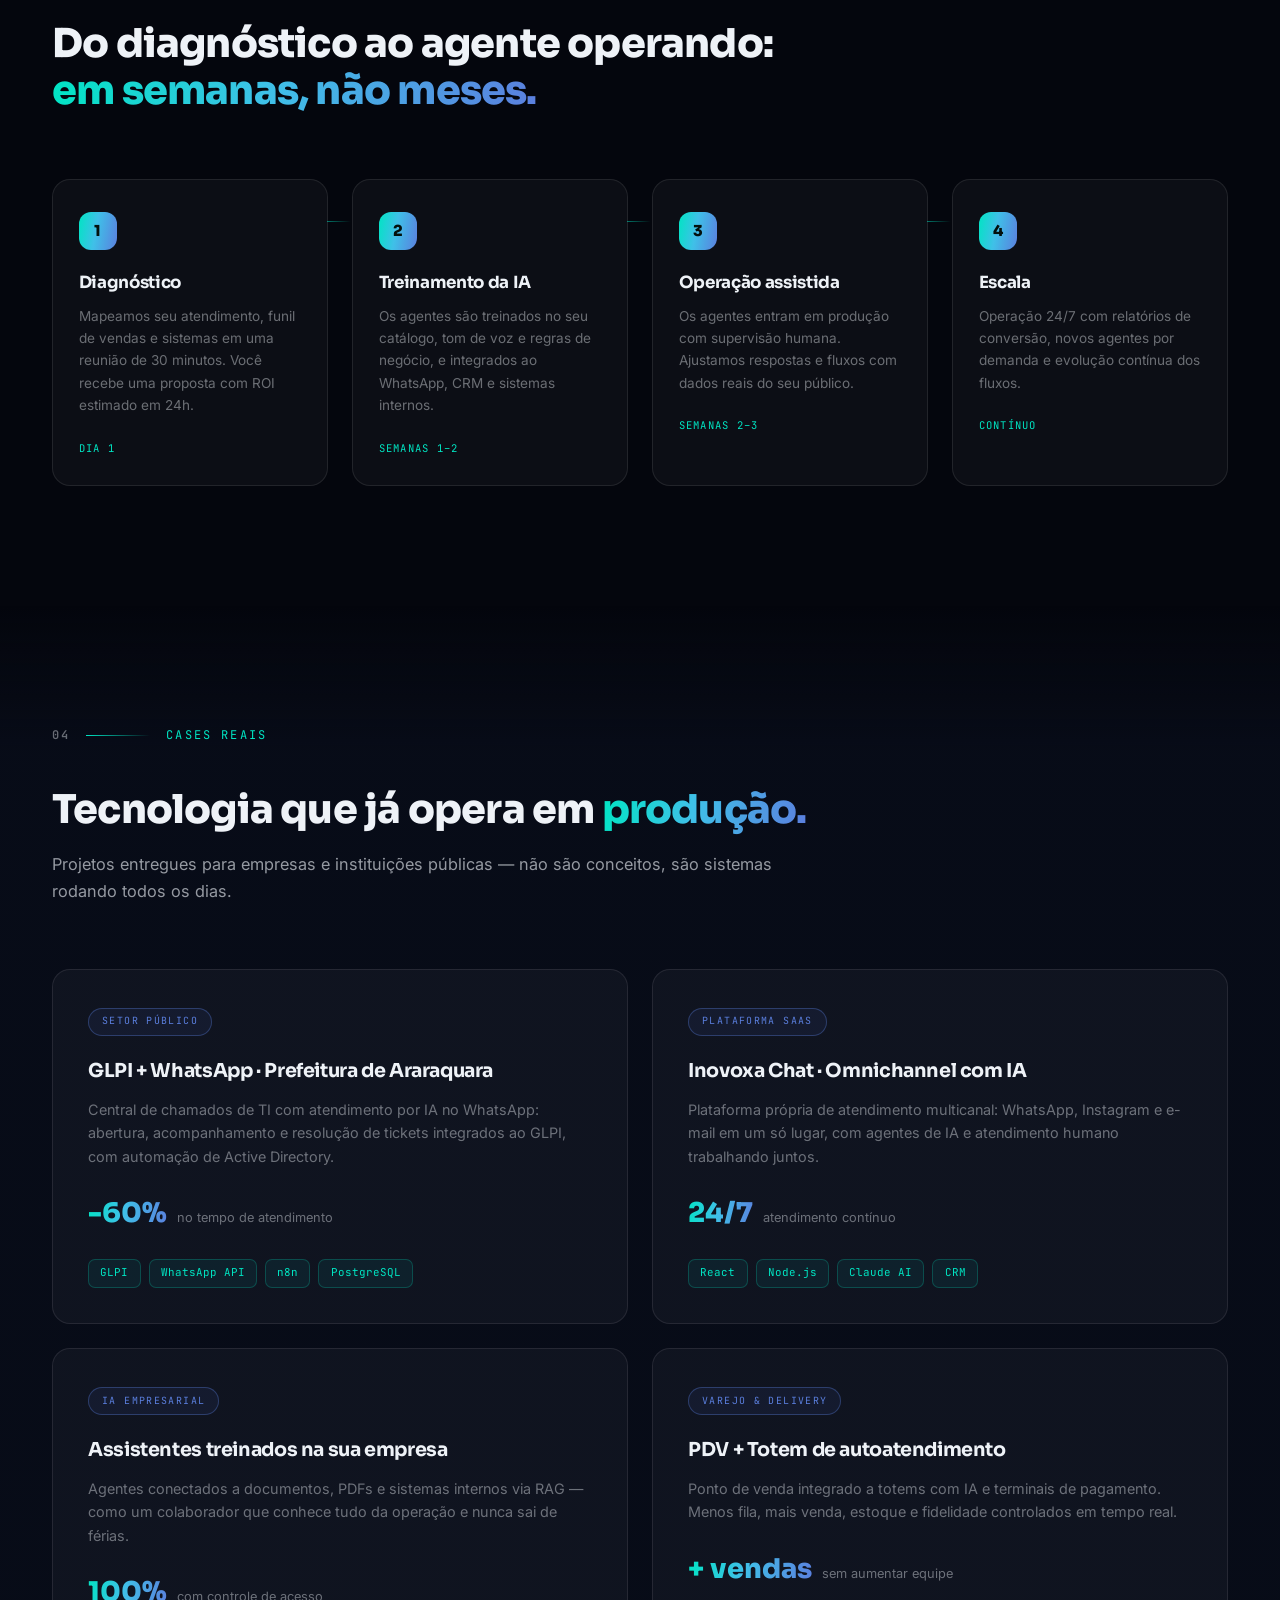
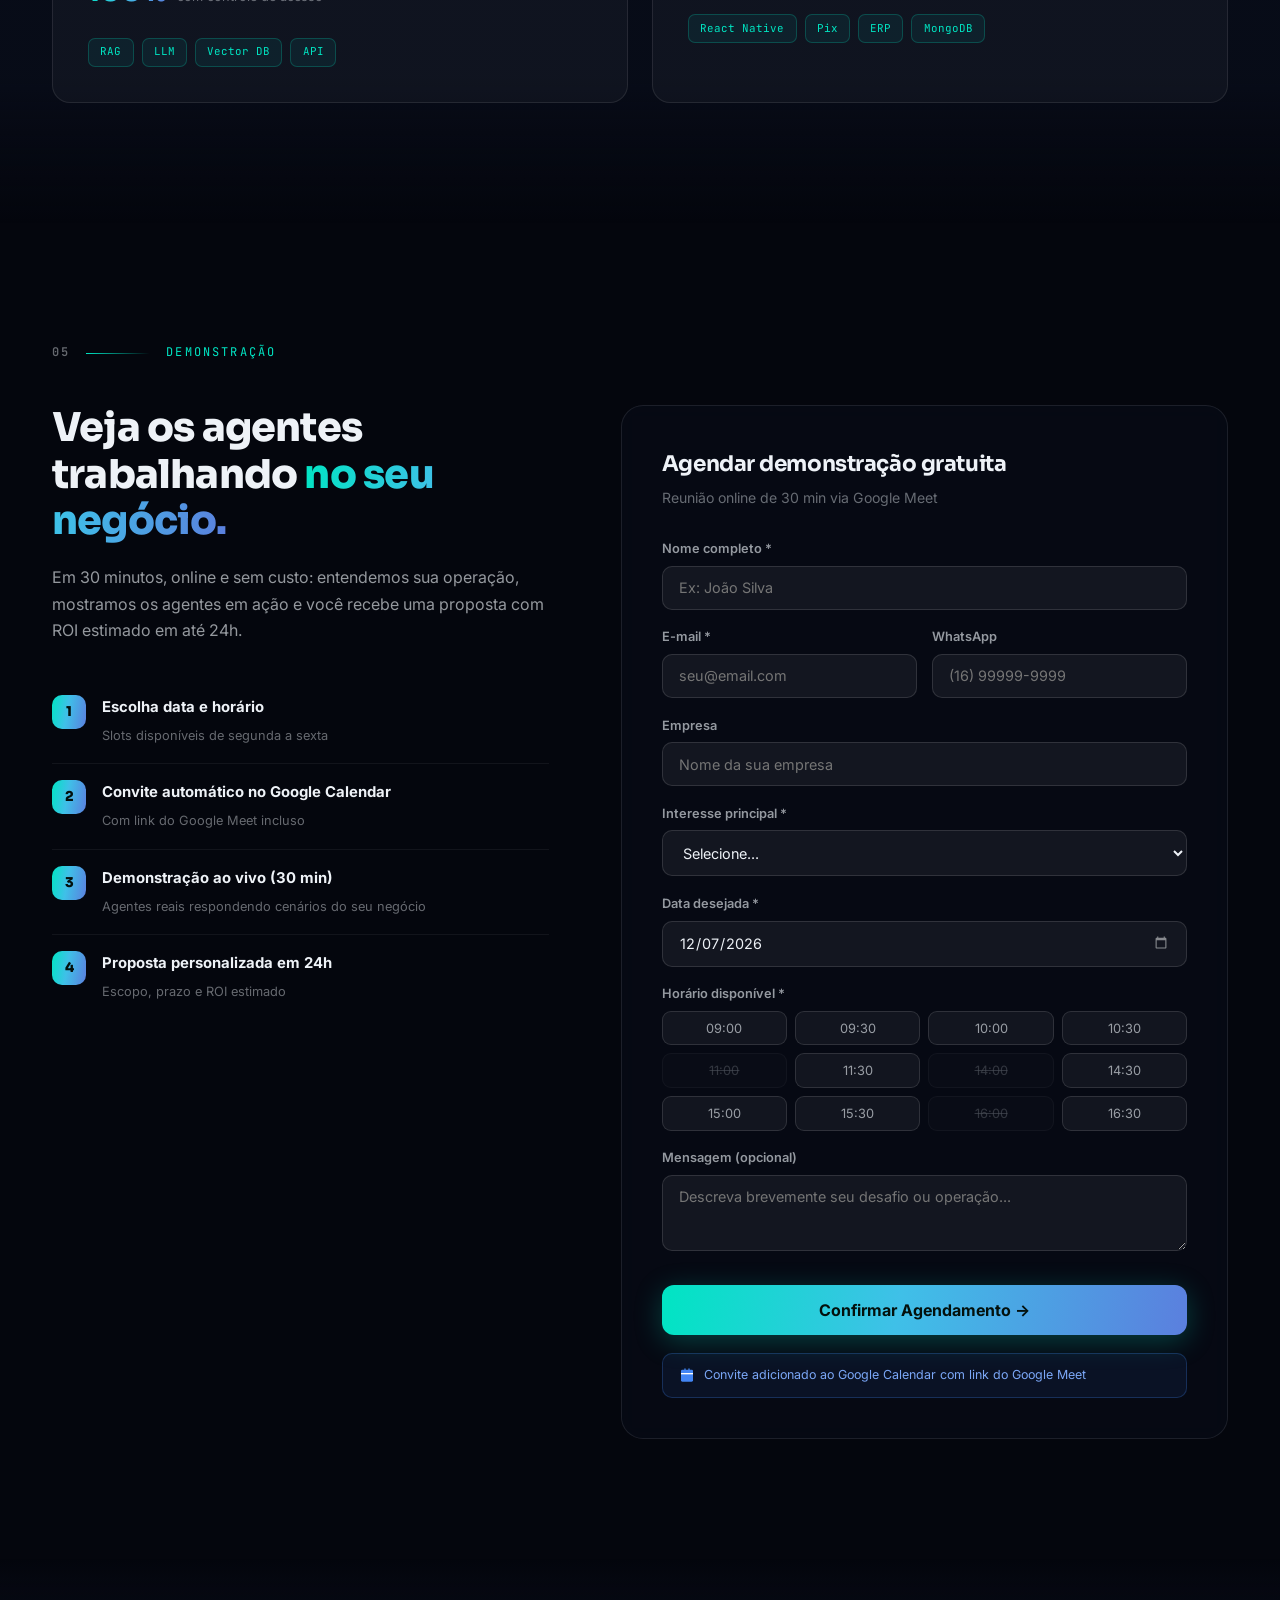
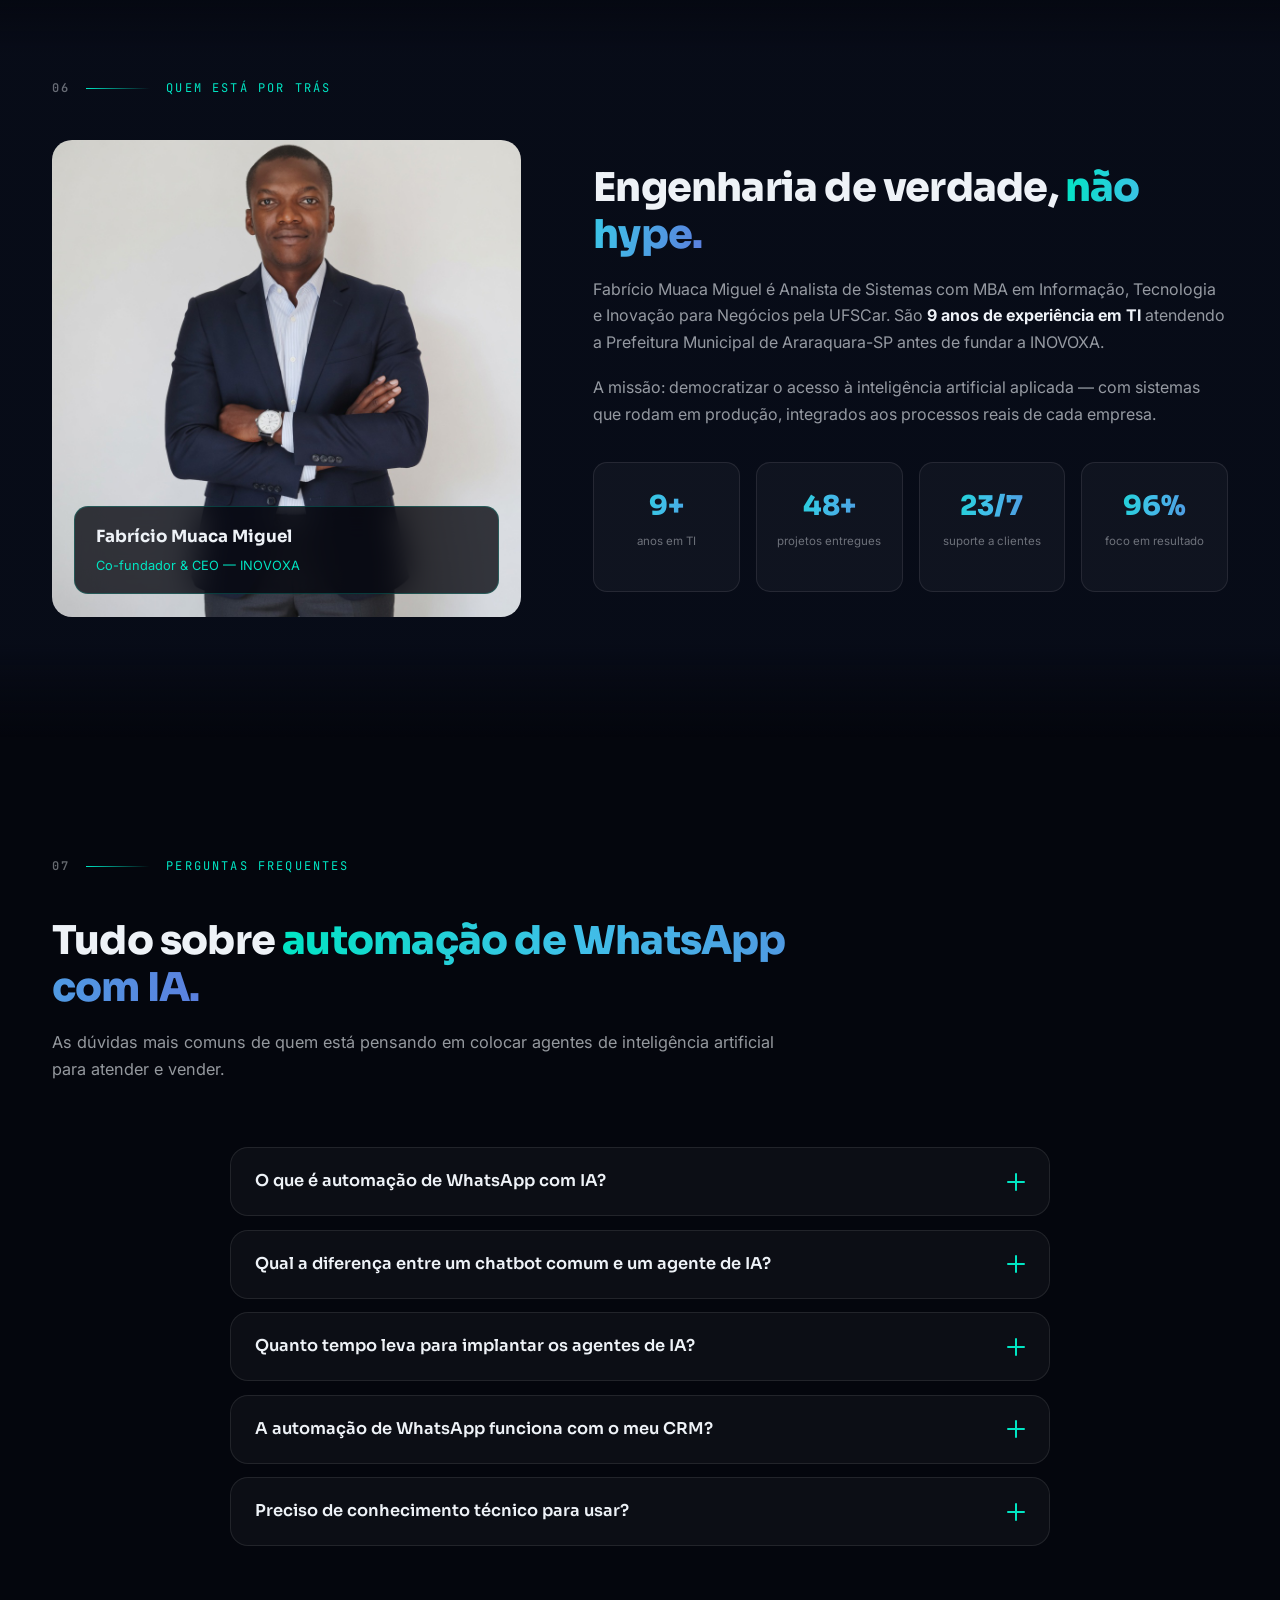
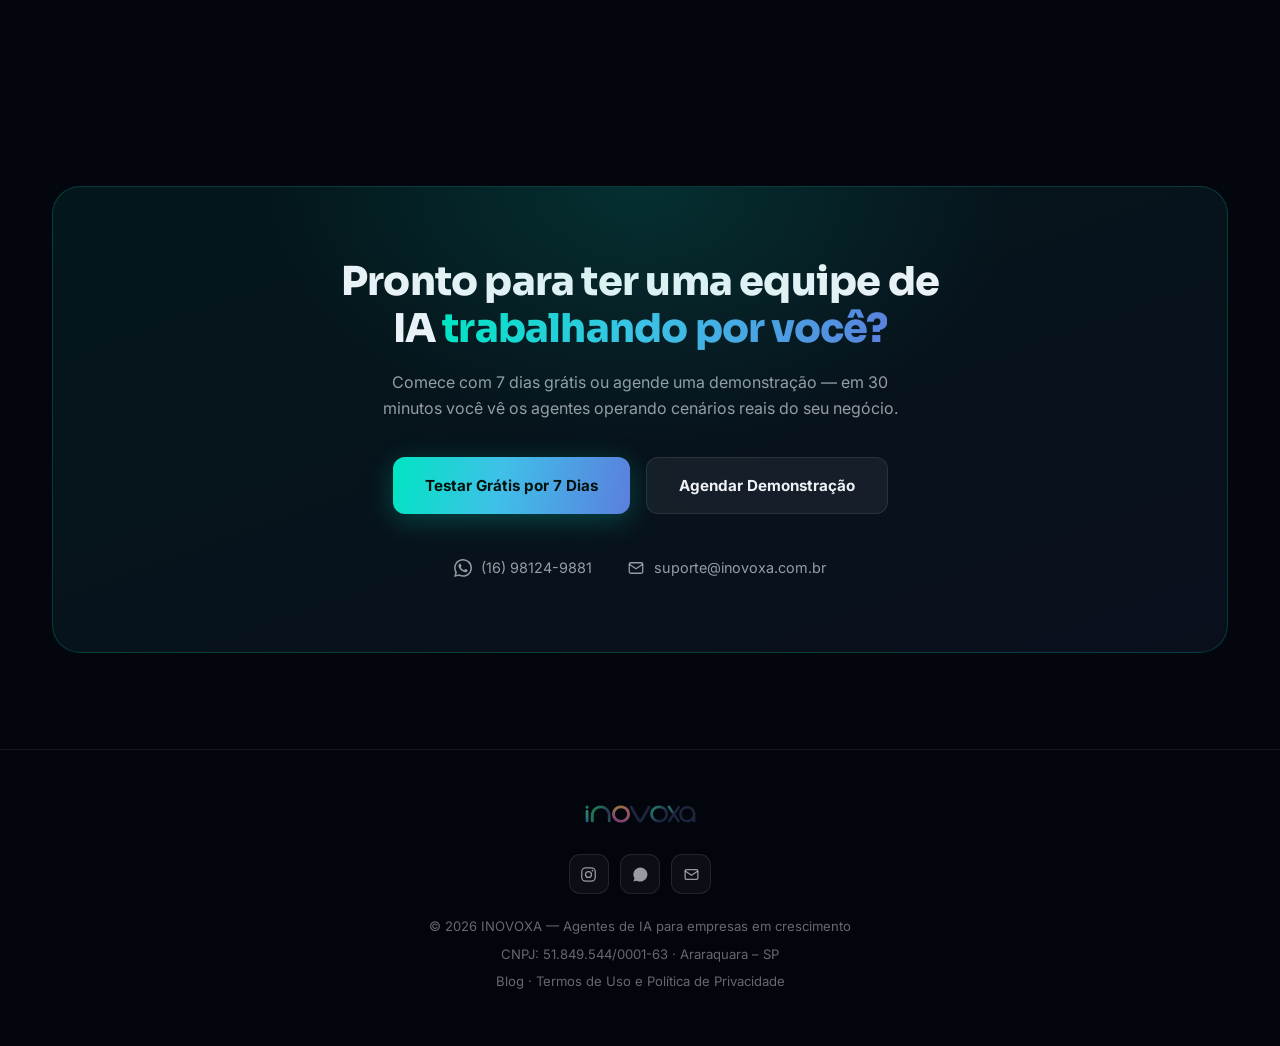
==== commit a22b5a39: "Rodapé: redes sociais da empresa (Instagram, WhatsApp, e-mail) - .foot-social nas 4 páginas (home, b" ====
--- a/index.html
+++ b/index.html
@@ -96,6 +96,7 @@
         "availableLanguage": "Portuguese"
       },
       "sameAs": [
+        "https://www.instagram.com/inovoxatecnologia/",
         "https://api.whatsapp.com/send/?phone=5516981249881"
       ]
     },
@@ -525,6 +526,11 @@
 <footer>
   <div class="wrap foot-inner">
     <img src="_logo.png" alt="INOVOXA" class="foot-logo">
+    <div class="foot-social">
+      <a href="https://www.instagram.com/inovoxatecnologia/" target="_blank" rel="noopener" title="Instagram" aria-label="Instagram da INOVOXA"><svg viewBox="0 0 24 24" fill="none" stroke="currentColor" stroke-width="1.8"><rect x="2.5" y="2.5" width="19" height="19" rx="5.5"/><circle cx="12" cy="12" r="4.2"/><circle cx="17.6" cy="6.4" r="1.2" fill="currentColor" stroke="none"/></svg></a>
+      <a href="https://api.whatsapp.com/send/?phone=5516981249881&text=Ol%C3%A1!%20Vim%20do%20site%20INOVOXA%20e%20quero%20saber%20mais..." target="_blank" rel="noopener" title="WhatsApp" aria-label="WhatsApp da INOVOXA"><svg viewBox="0 0 24 24" fill="currentColor"><path d="M17.5 14.4c-.3-.1-1.7-.9-2-1-.3-.1-.5-.1-.6.1l-.9 1.2c-.2.2-.3.2-.6.1s-1.3-.5-2.4-1.5c-.9-.8-1.5-1.8-1.6-2s0-.5.1-.6l.4-.5c.1-.2.2-.3.3-.5s0-.4 0-.5l-.9-2.2c-.2-.6-.5-.5-.6-.5H8.6c-.2 0-.5.1-.8.4s-1 1-1 2.5 1.1 2.9 1.2 3.1 2.1 3.2 5.1 4.5c.7.3 1.3.5 1.7.6.7.2 1.4.2 1.9.1.6-.1 1.7-.7 2-1.4.2-.7.2-1.3.2-1.4-.1-.1-.3-.2-.6-.3M12 2a10 10 0 00-8.5 15.3L2 22l4.8-1.3A10 10 0 1012 2z"/></svg></a>
+      <a href="mailto:suporte@inovoxa.com.br" title="E-mail" aria-label="E-mail da INOVOXA"><svg viewBox="0 0 24 24" fill="none" stroke="currentColor" stroke-width="1.8"><rect x="3" y="5" width="18" height="14" rx="2"/><path d="M3 7l9 6 9-6"/></svg></a>
+    </div>
     <p>© 2026 INOVOXA — Agentes de IA para empresas em crescimento</p>
     <p>CNPJ: 51.849.544/0001-63 · Araraquara – SP</p>
     <p><a href="/blog/">Blog</a> · <a href="https://inovoxa.com.br/termo-de-uso">Termos de Uso e Política de Privacidade</a></p>
--- a/assets/css/style.css
+++ b/assets/css/style.css
@@ -295,6 +295,10 @@
 footer p{color:var(--dim);font-size:.82rem;margin-bottom:.35rem}
 footer a{color:var(--dim);text-decoration:none;transition:color .25s}
 footer a:hover{color:var(--teal)}
+.foot-social{display:flex;justify-content:center;gap:.7rem;margin:0 0 1.4rem}
+.foot-social a{display:inline-flex;align-items:center;justify-content:center;width:40px;height:40px;border-radius:11px;background:rgba(255,255,255,.04);border:1px solid var(--stroke);color:var(--mut);transition:color .25s var(--ease),border-color .25s var(--ease),background .25s var(--ease),transform .25s var(--ease)}
+.foot-social a:hover{color:var(--teal);border-color:rgba(0,229,195,.4);background:rgba(0,229,195,.07);transform:translateY(-2px)}
+.foot-social svg{width:17px;height:17px}
 
 /* ═══ WHATSAPP FLUTUANTE ═══ */
 .wa-float{position:fixed;bottom:24px;right:24px;z-index:99;width:60px;height:60px;background:#25d366;border-radius:50%;display:flex;align-items:center;justify-content:center;box-shadow:0 12px 32px rgba(37,211,102,.35);transition:transform .3s var(--ease),box-shadow .3s;color:#fff}
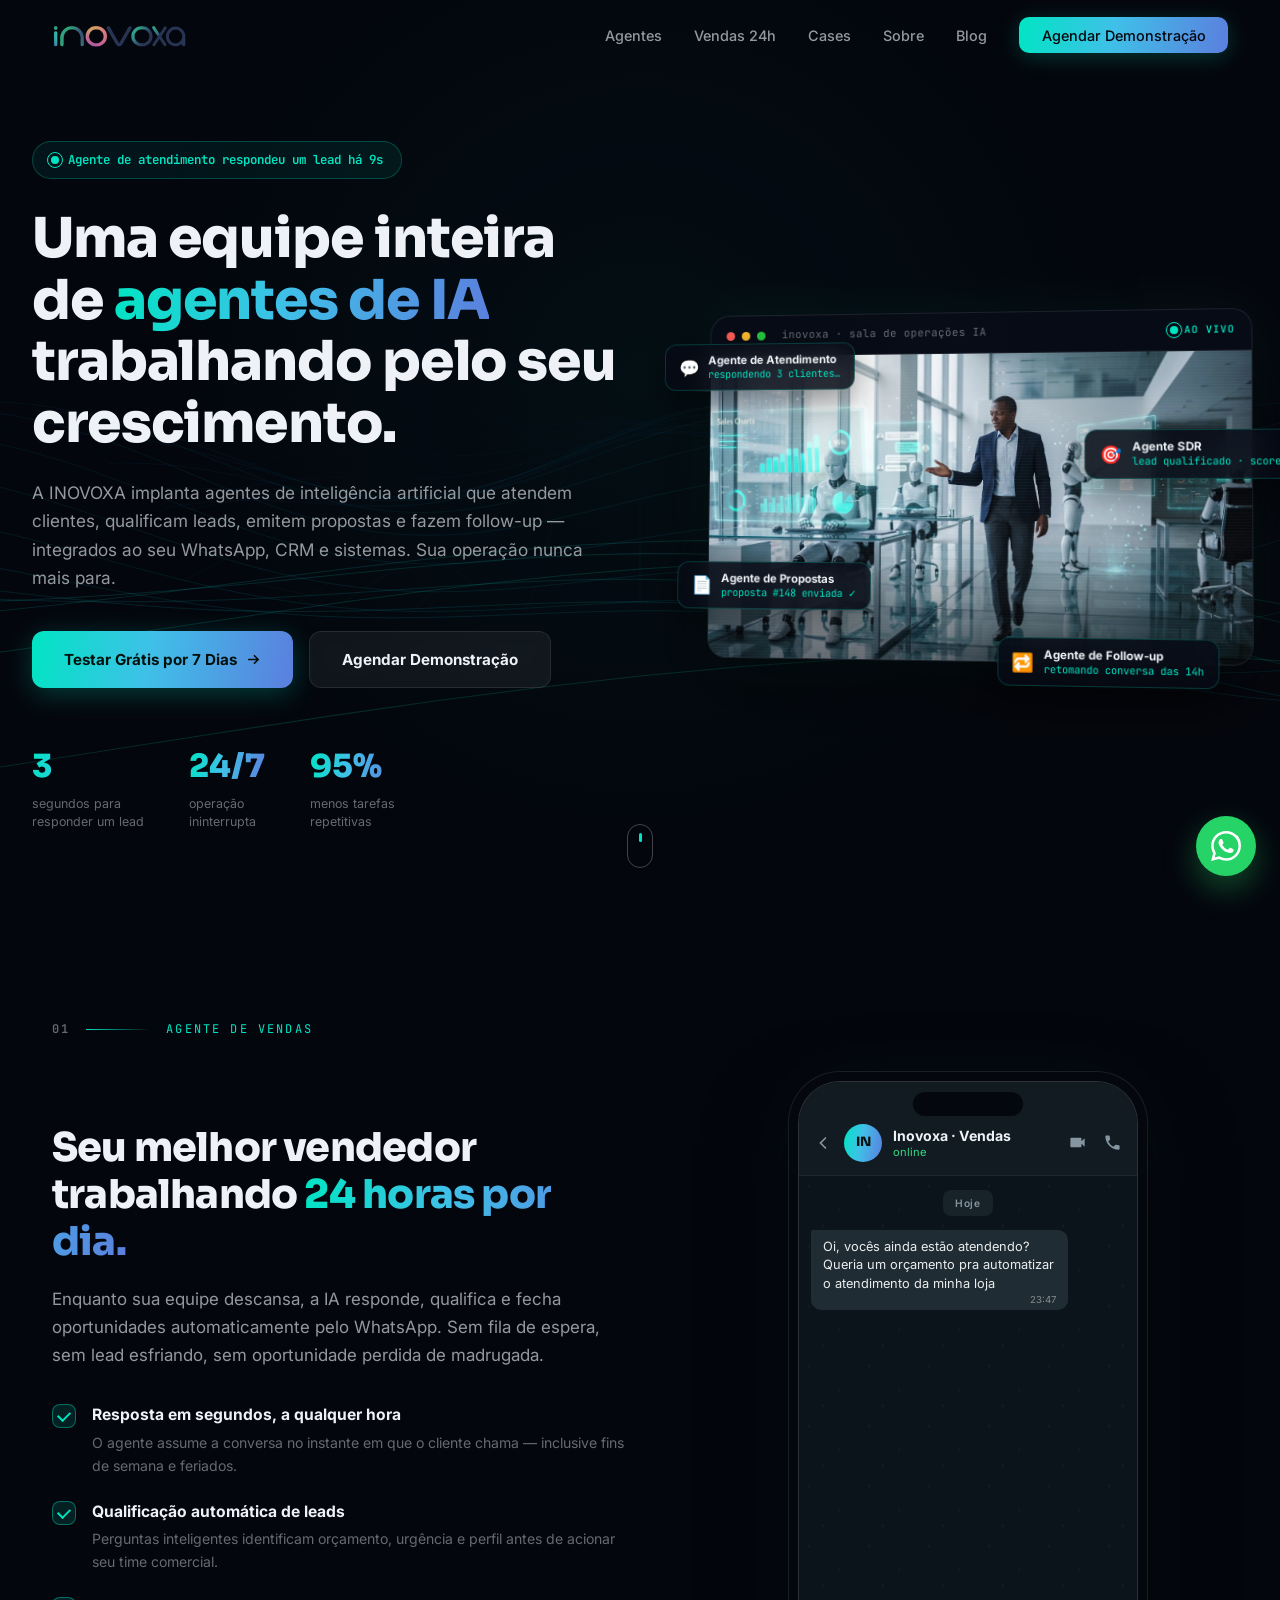
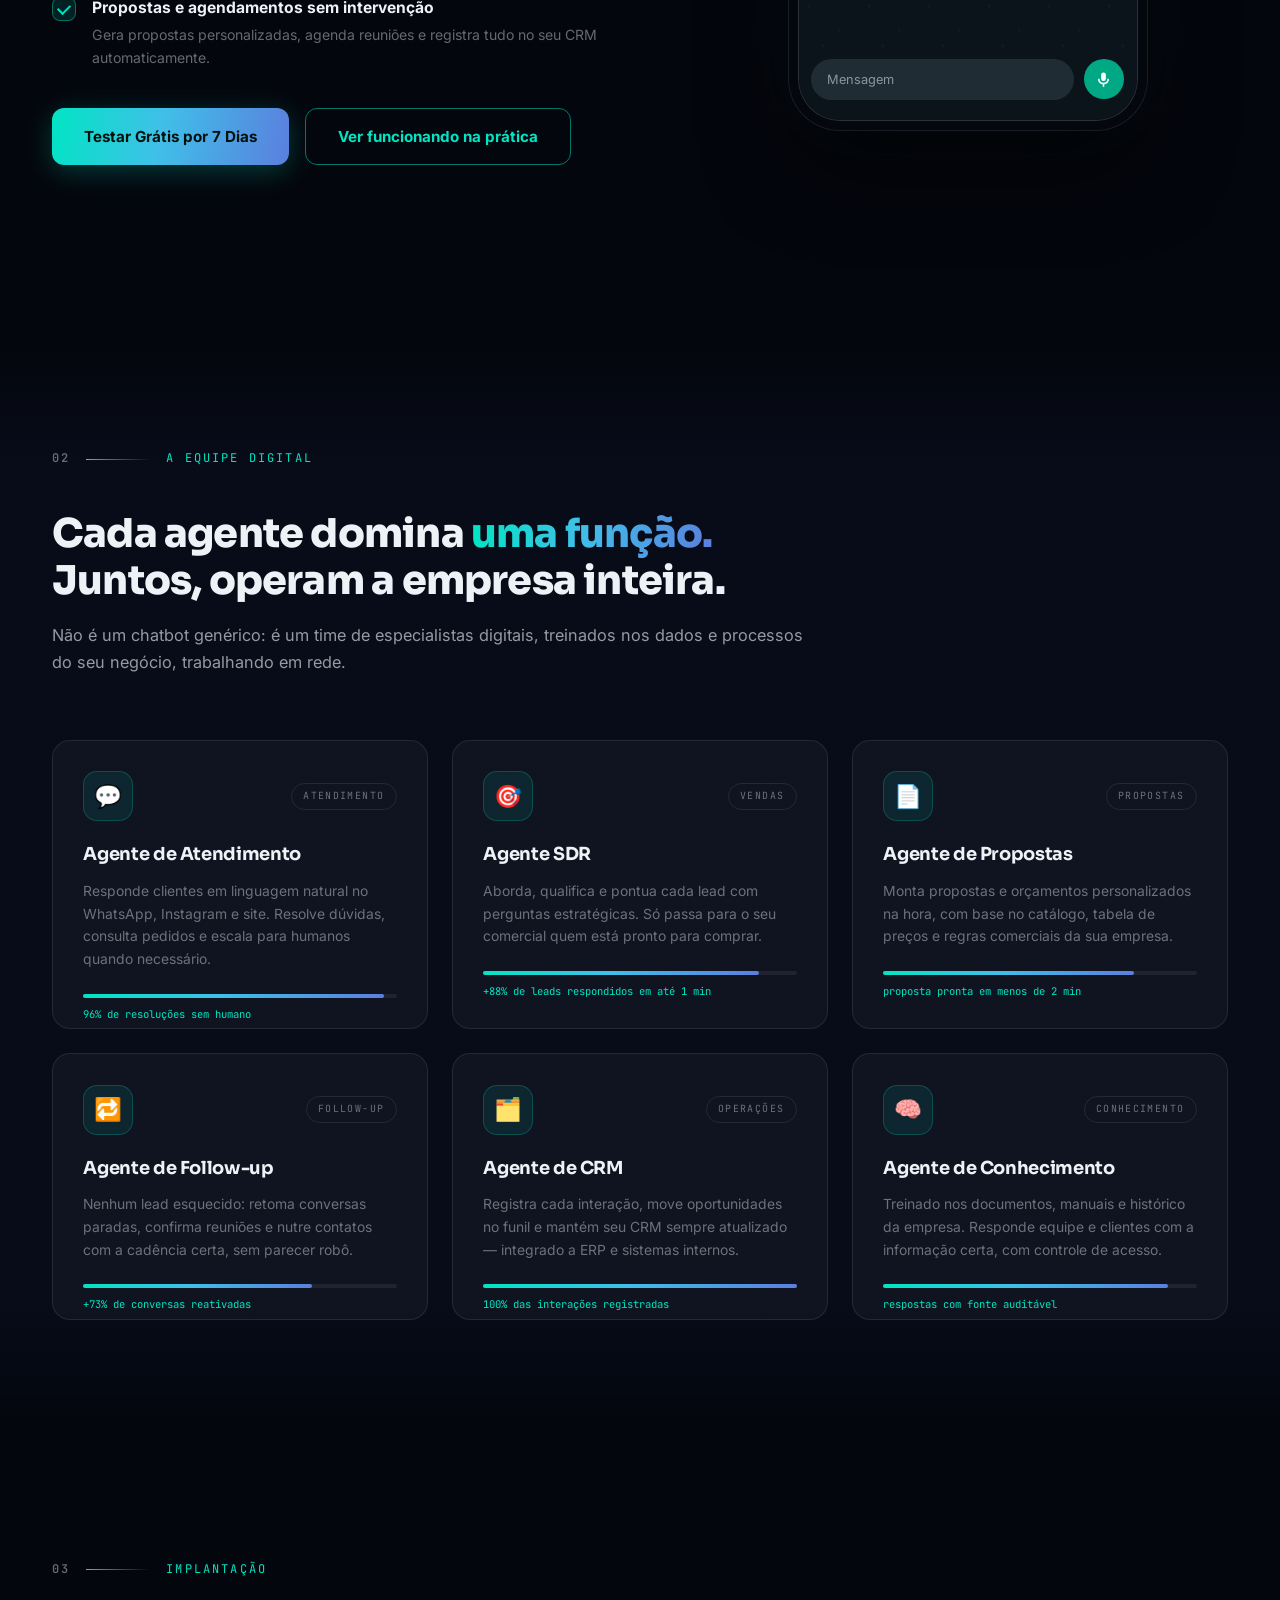
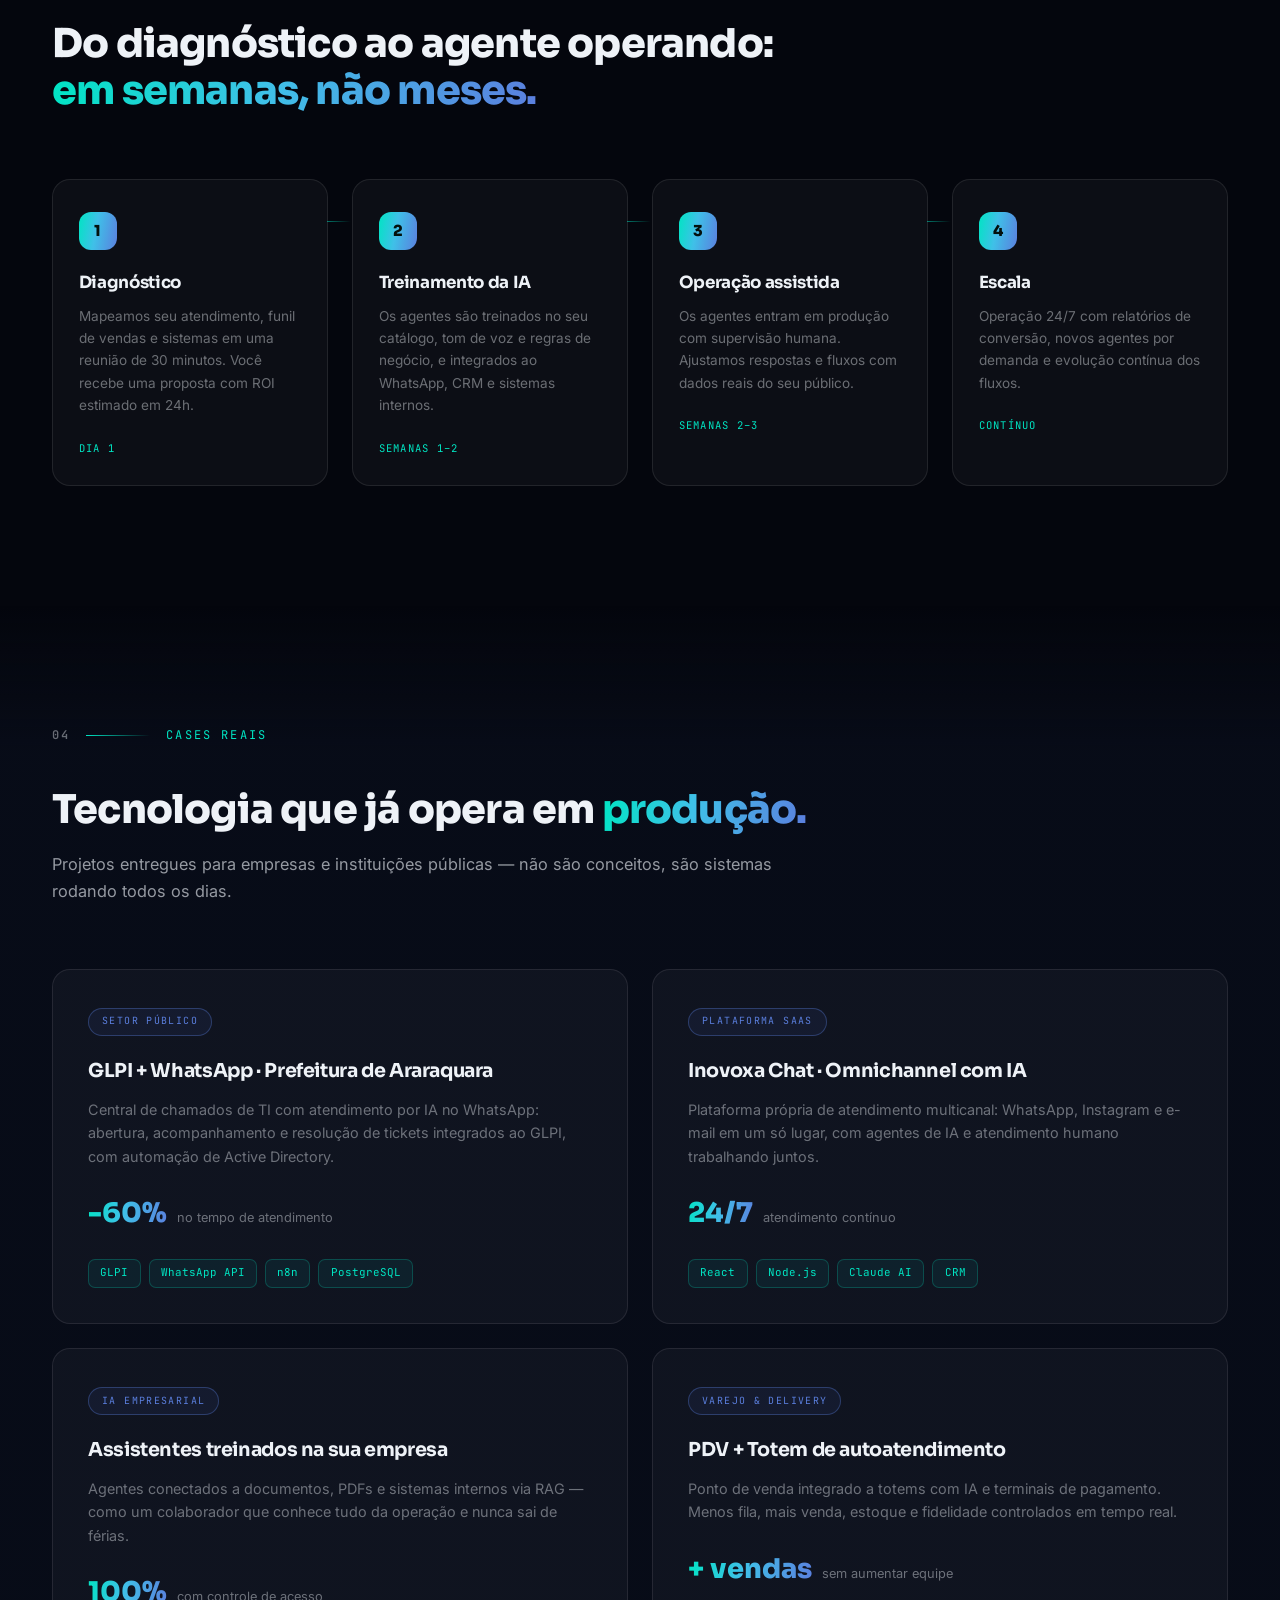
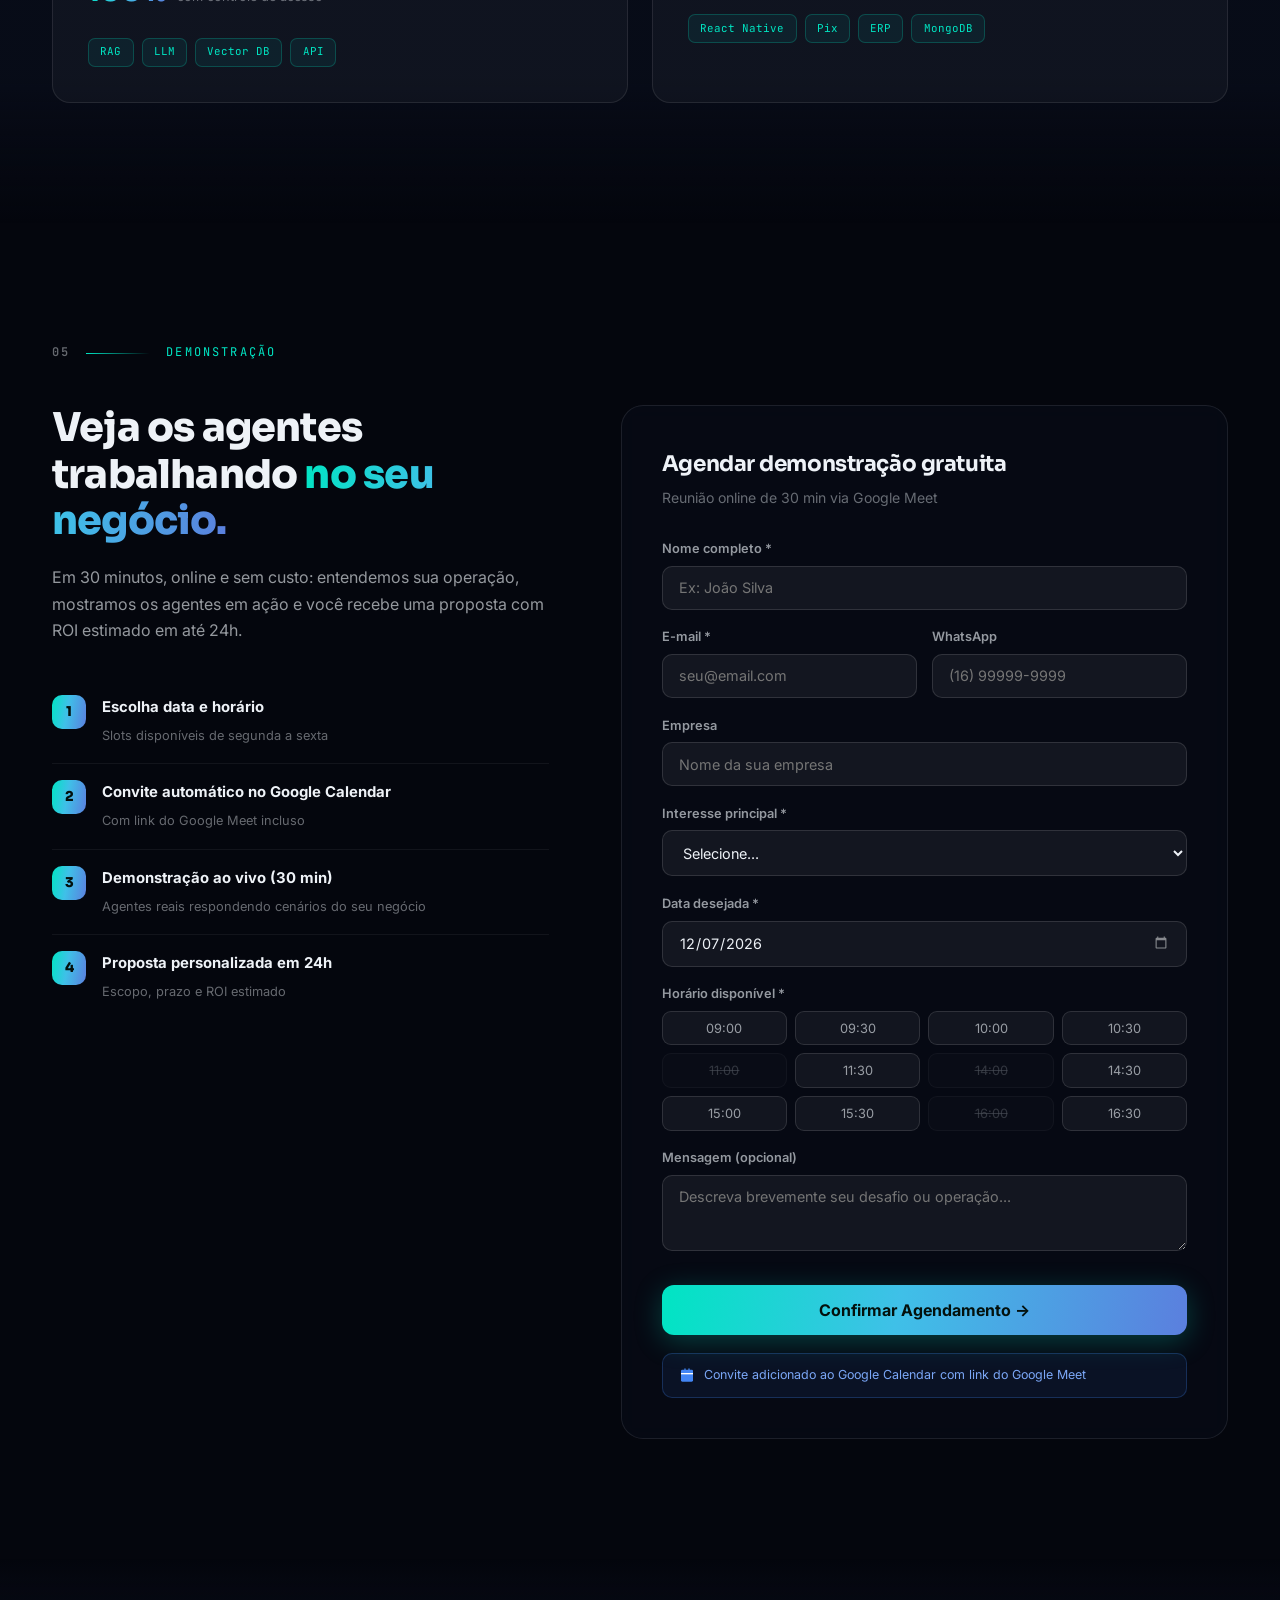
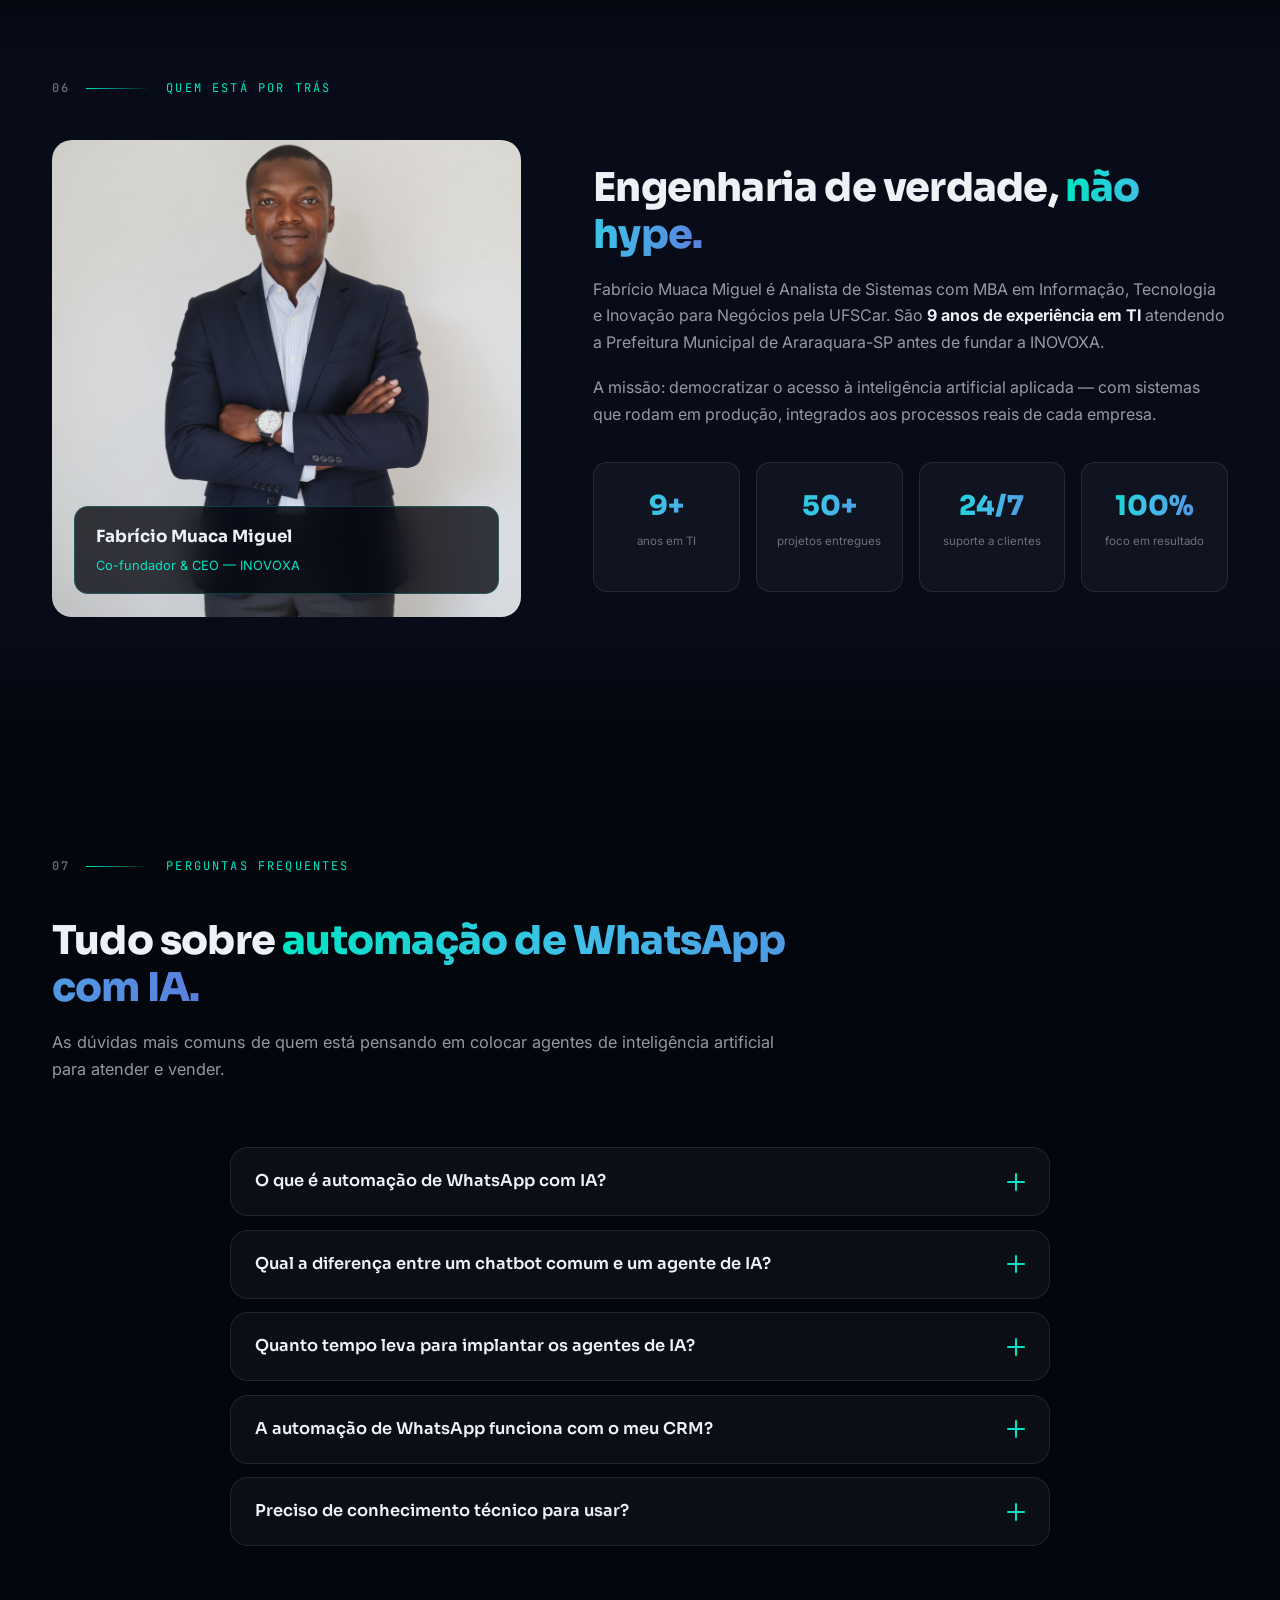
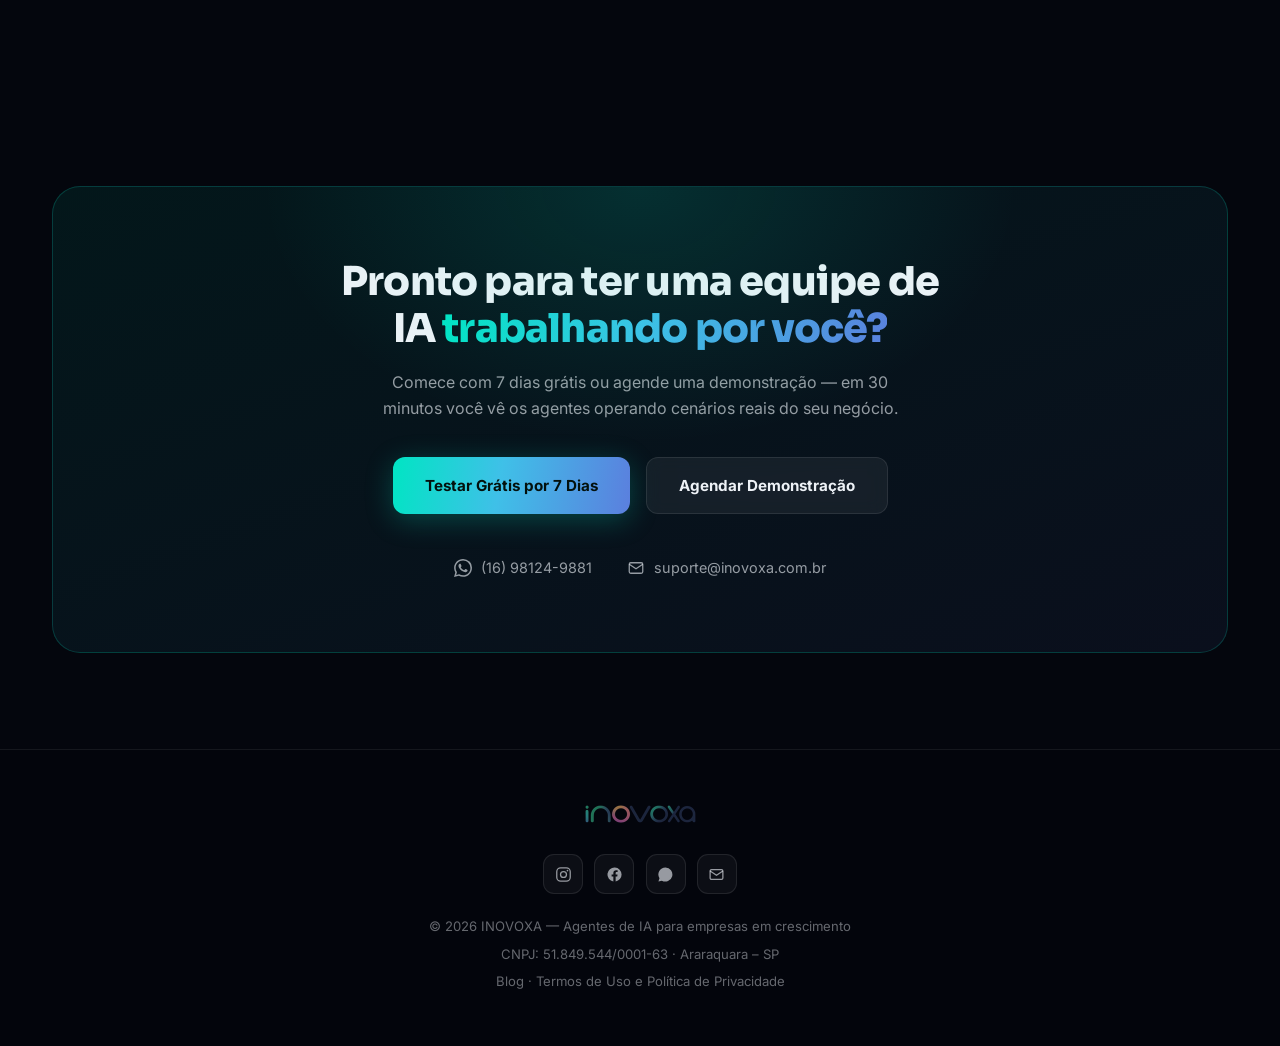
==== commit 5a7a8ab2: "Rodapé: adiciona Facebook (@inovoxa) nas 4 páginas + sameAs do JSON-LD Co-Authored-By: Claude Opus 4" ====
--- a/index.html
+++ b/index.html
@@ -97,6 +97,7 @@
       },
       "sameAs": [
         "https://www.instagram.com/inovoxatecnologia/",
+        "https://www.facebook.com/inovoxa",
         "https://api.whatsapp.com/send/?phone=5516981249881"
       ]
     },
@@ -528,6 +529,7 @@
     <img src="_logo.png" alt="INOVOXA" class="foot-logo">
     <div class="foot-social">
       <a href="https://www.instagram.com/inovoxatecnologia/" target="_blank" rel="noopener" title="Instagram" aria-label="Instagram da INOVOXA"><svg viewBox="0 0 24 24" fill="none" stroke="currentColor" stroke-width="1.8"><rect x="2.5" y="2.5" width="19" height="19" rx="5.5"/><circle cx="12" cy="12" r="4.2"/><circle cx="17.6" cy="6.4" r="1.2" fill="currentColor" stroke="none"/></svg></a>
+      <a href="https://www.facebook.com/inovoxa" target="_blank" rel="noopener" title="Facebook" aria-label="Facebook da INOVOXA"><svg viewBox="0 0 24 24" fill="currentColor"><path d="M22 12a10 10 0 10-11.6 9.9v-7H7.9V12h2.5V9.8c0-2.5 1.5-3.9 3.8-3.9 1.1 0 2.2.2 2.2.2v2.5h-1.2c-1.2 0-1.6.8-1.6 1.6V12h2.7l-.4 2.9h-2.3v7A10 10 0 0022 12z"/></svg></a>
       <a href="https://api.whatsapp.com/send/?phone=5516981249881&text=Ol%C3%A1!%20Vim%20do%20site%20INOVOXA%20e%20quero%20saber%20mais..." target="_blank" rel="noopener" title="WhatsApp" aria-label="WhatsApp da INOVOXA"><svg viewBox="0 0 24 24" fill="currentColor"><path d="M17.5 14.4c-.3-.1-1.7-.9-2-1-.3-.1-.5-.1-.6.1l-.9 1.2c-.2.2-.3.2-.6.1s-1.3-.5-2.4-1.5c-.9-.8-1.5-1.8-1.6-2s0-.5.1-.6l.4-.5c.1-.2.2-.3.3-.5s0-.4 0-.5l-.9-2.2c-.2-.6-.5-.5-.6-.5H8.6c-.2 0-.5.1-.8.4s-1 1-1 2.5 1.1 2.9 1.2 3.1 2.1 3.2 5.1 4.5c.7.3 1.3.5 1.7.6.7.2 1.4.2 1.9.1.6-.1 1.7-.7 2-1.4.2-.7.2-1.3.2-1.4-.1-.1-.3-.2-.6-.3M12 2a10 10 0 00-8.5 15.3L2 22l4.8-1.3A10 10 0 1012 2z"/></svg></a>
       <a href="mailto:suporte@inovoxa.com.br" title="E-mail" aria-label="E-mail da INOVOXA"><svg viewBox="0 0 24 24" fill="none" stroke="currentColor" stroke-width="1.8"><rect x="3" y="5" width="18" height="14" rx="2"/><path d="M3 7l9 6 9-6"/></svg></a>
     </div>
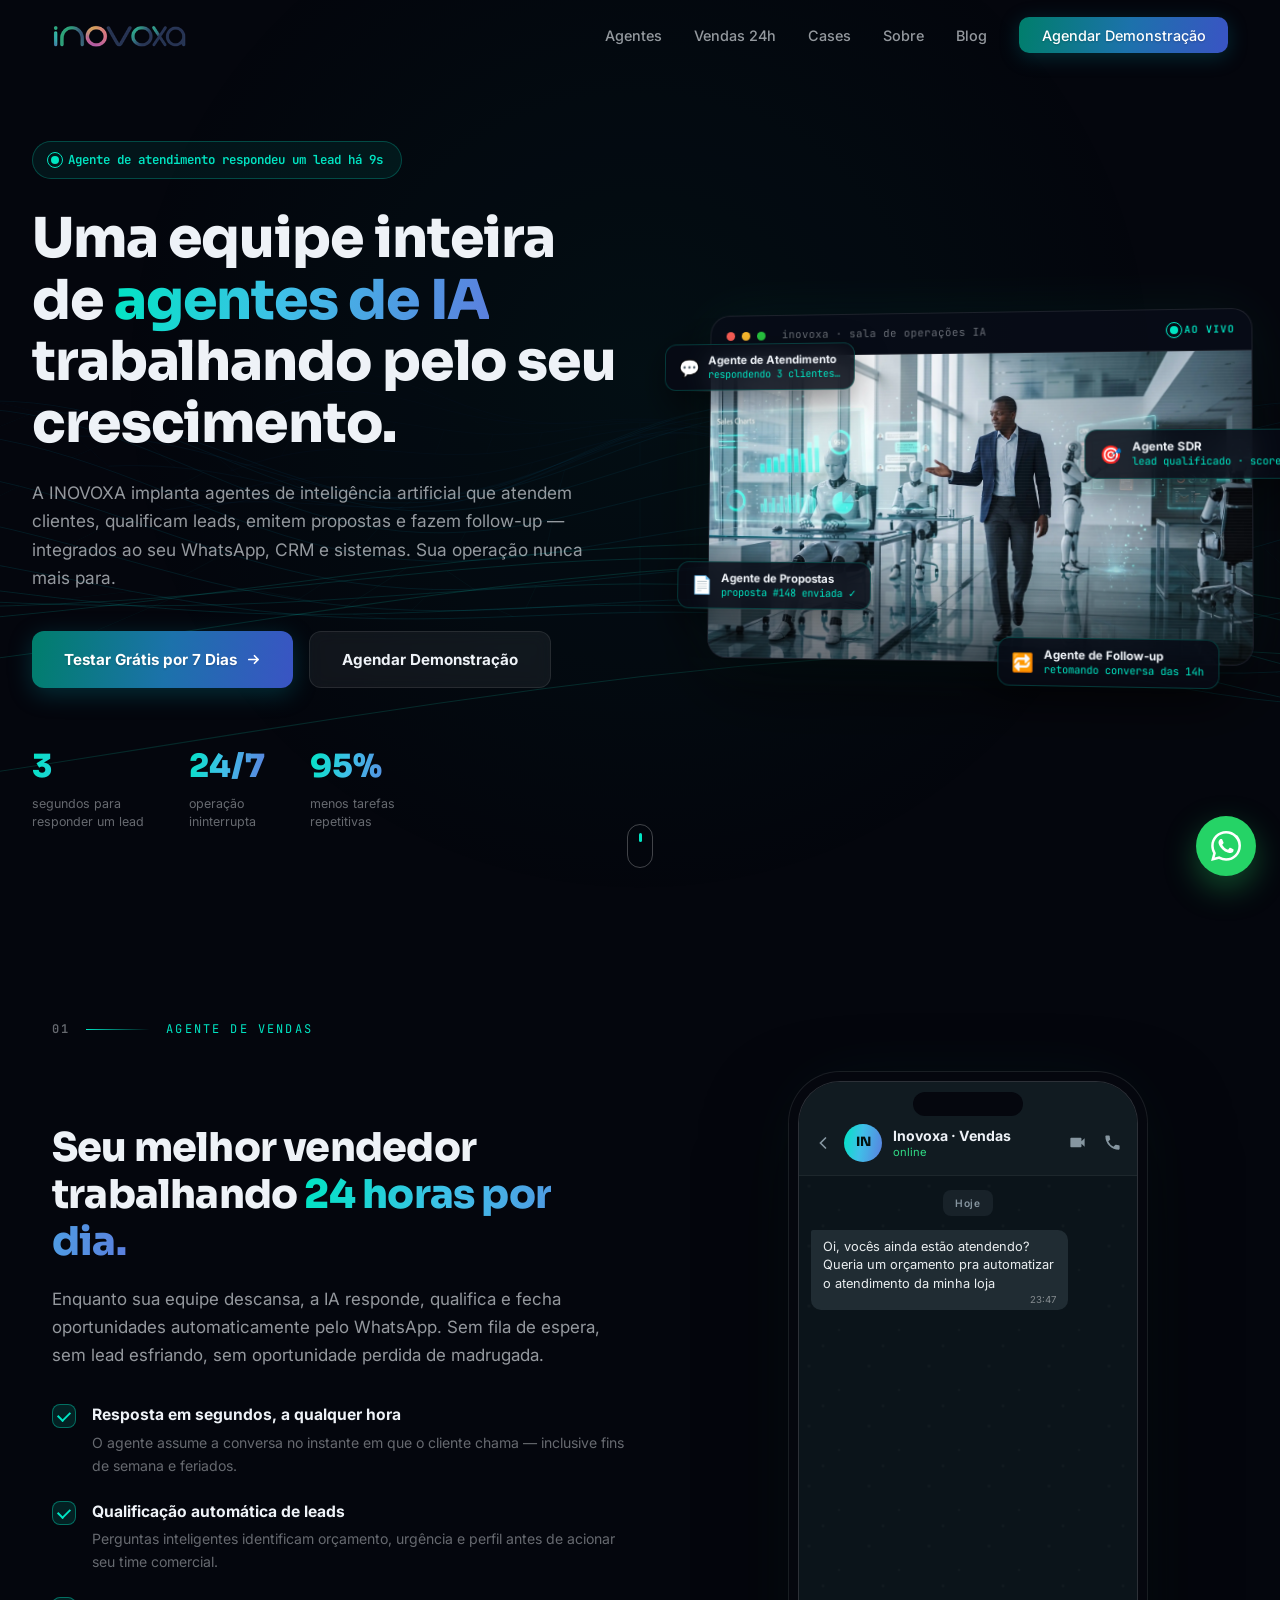
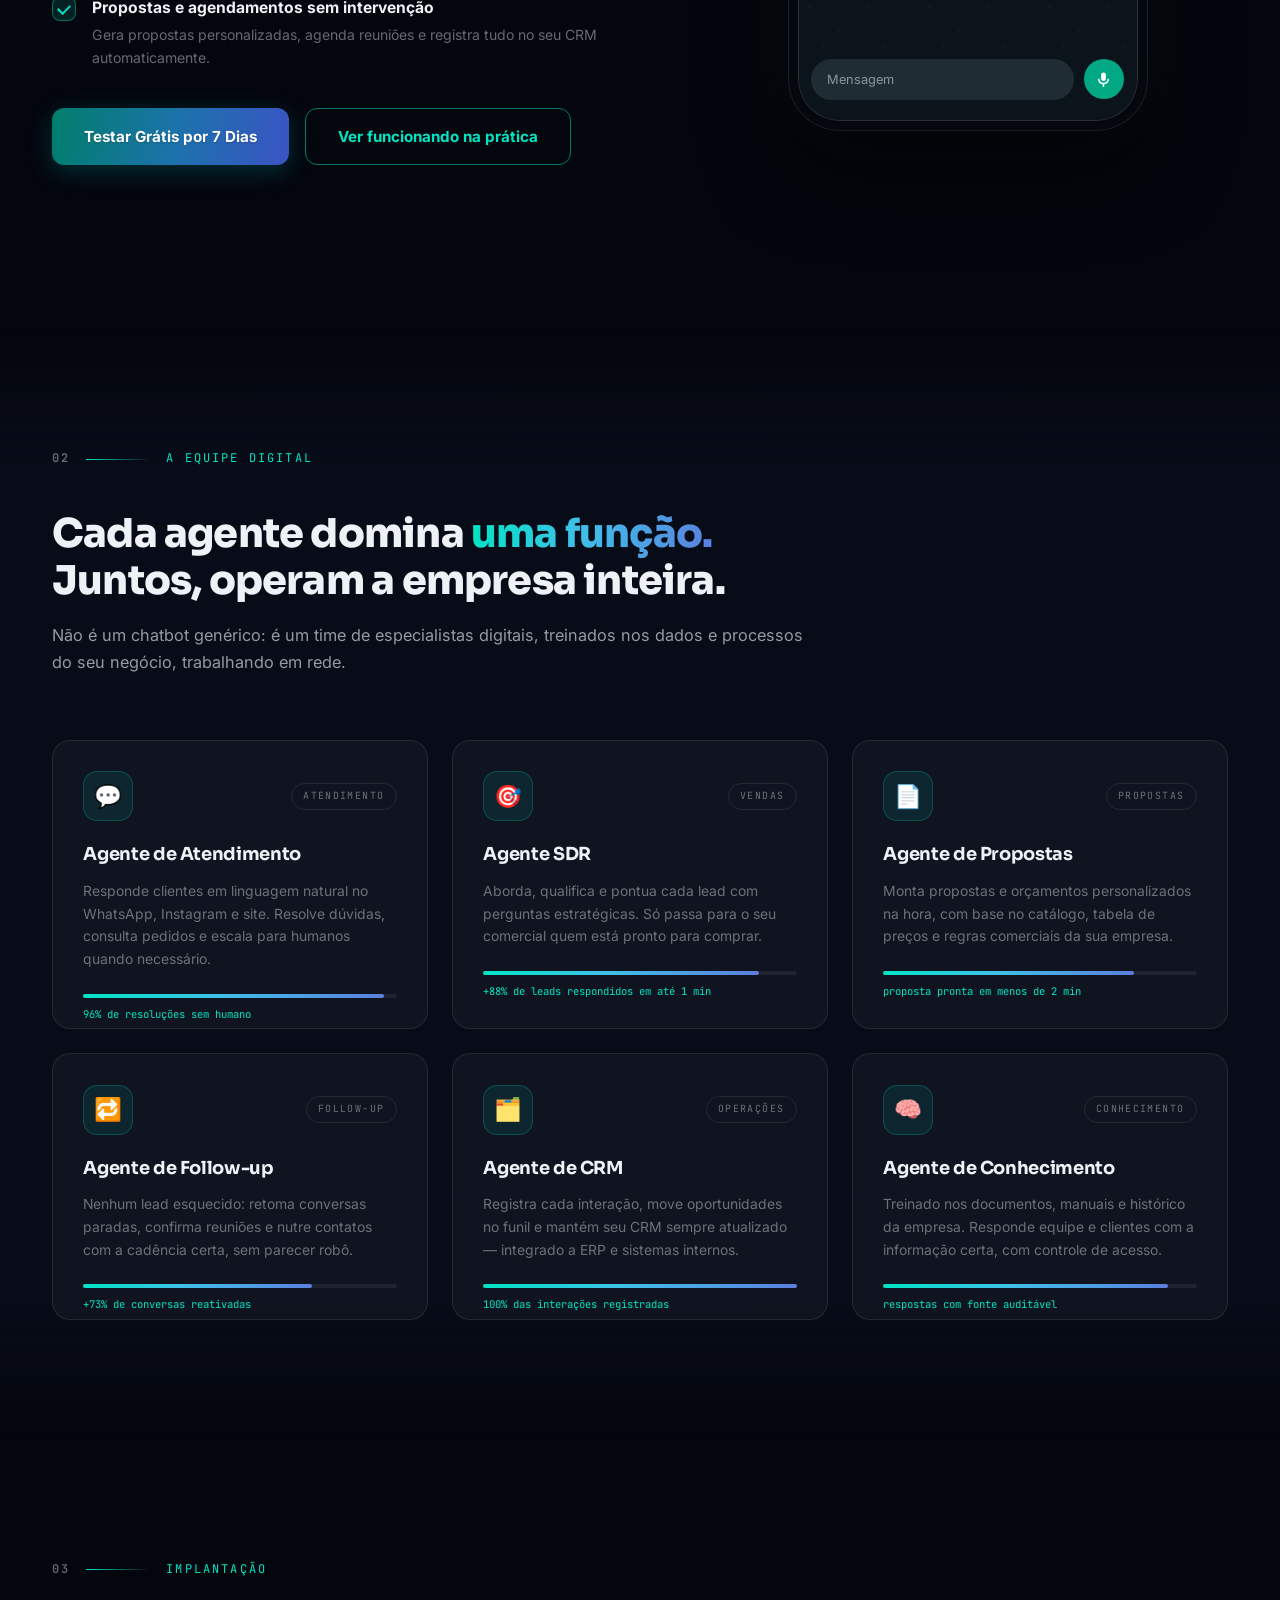
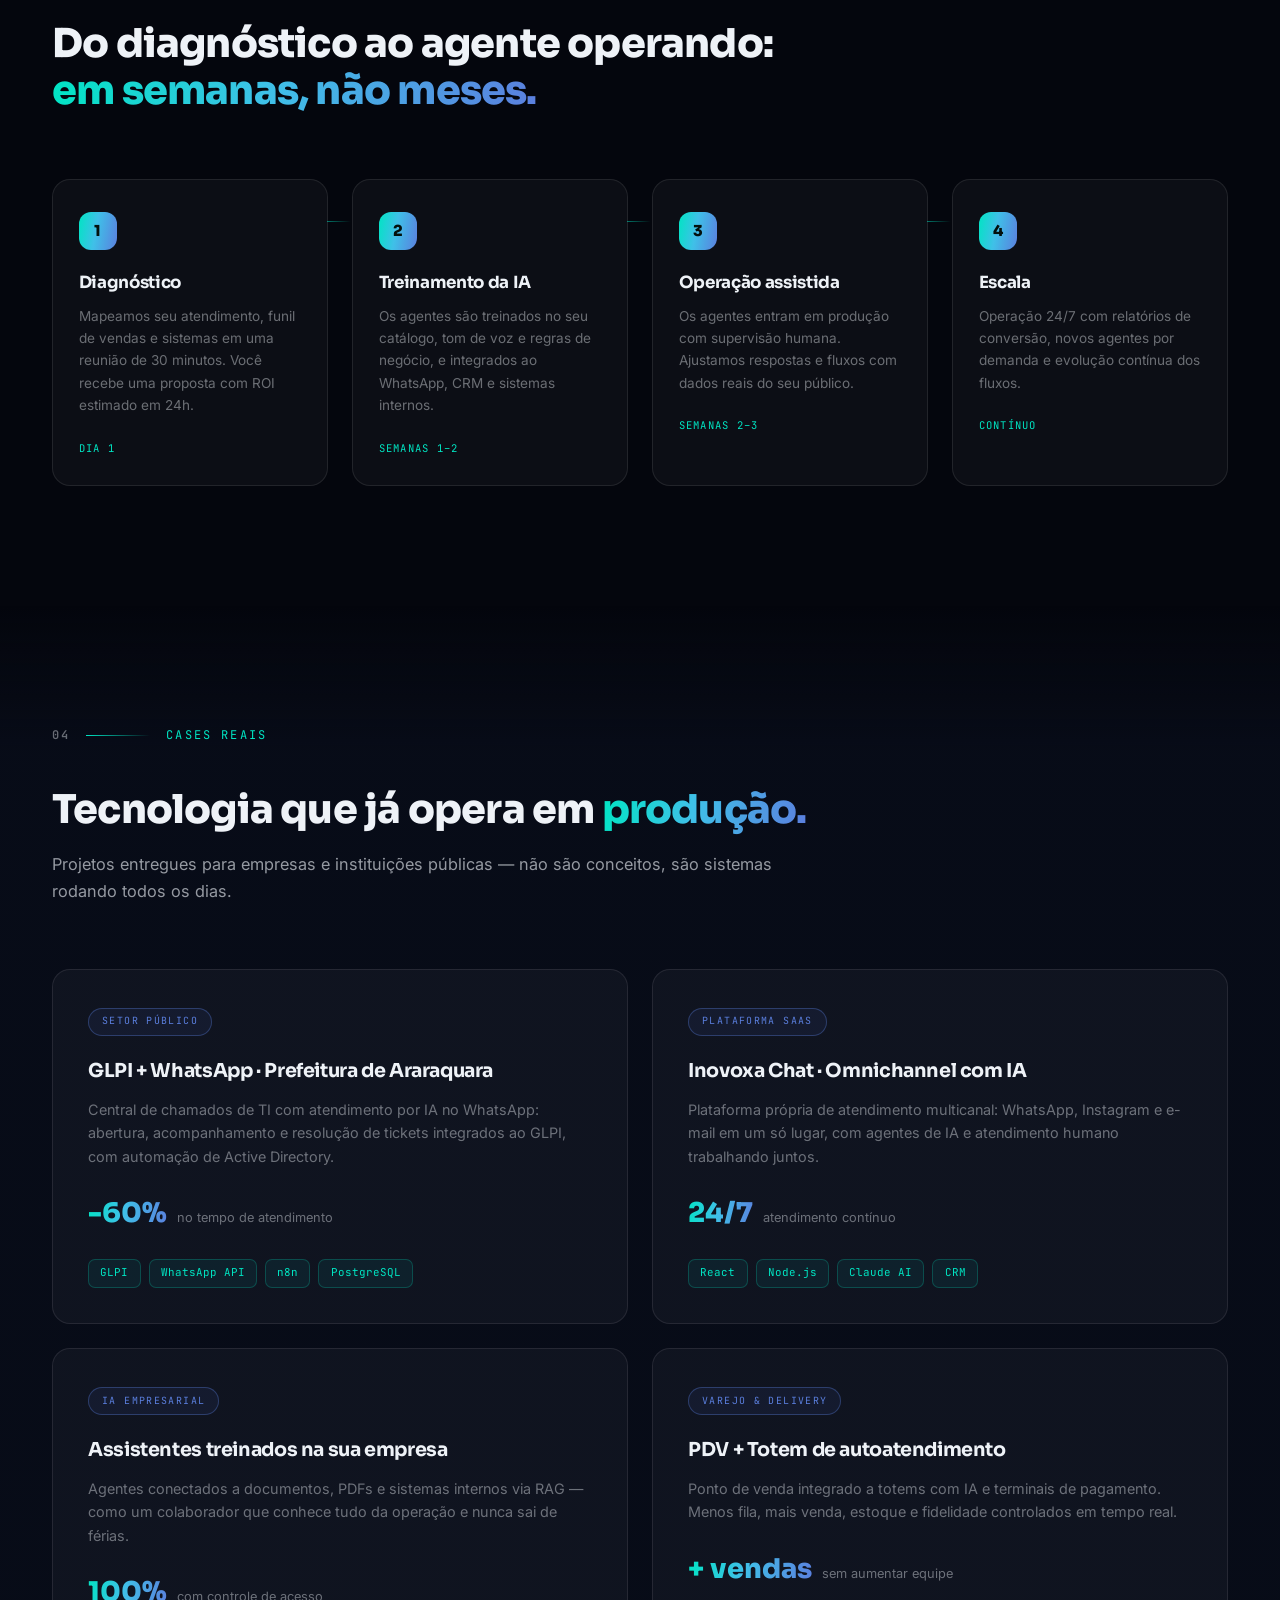
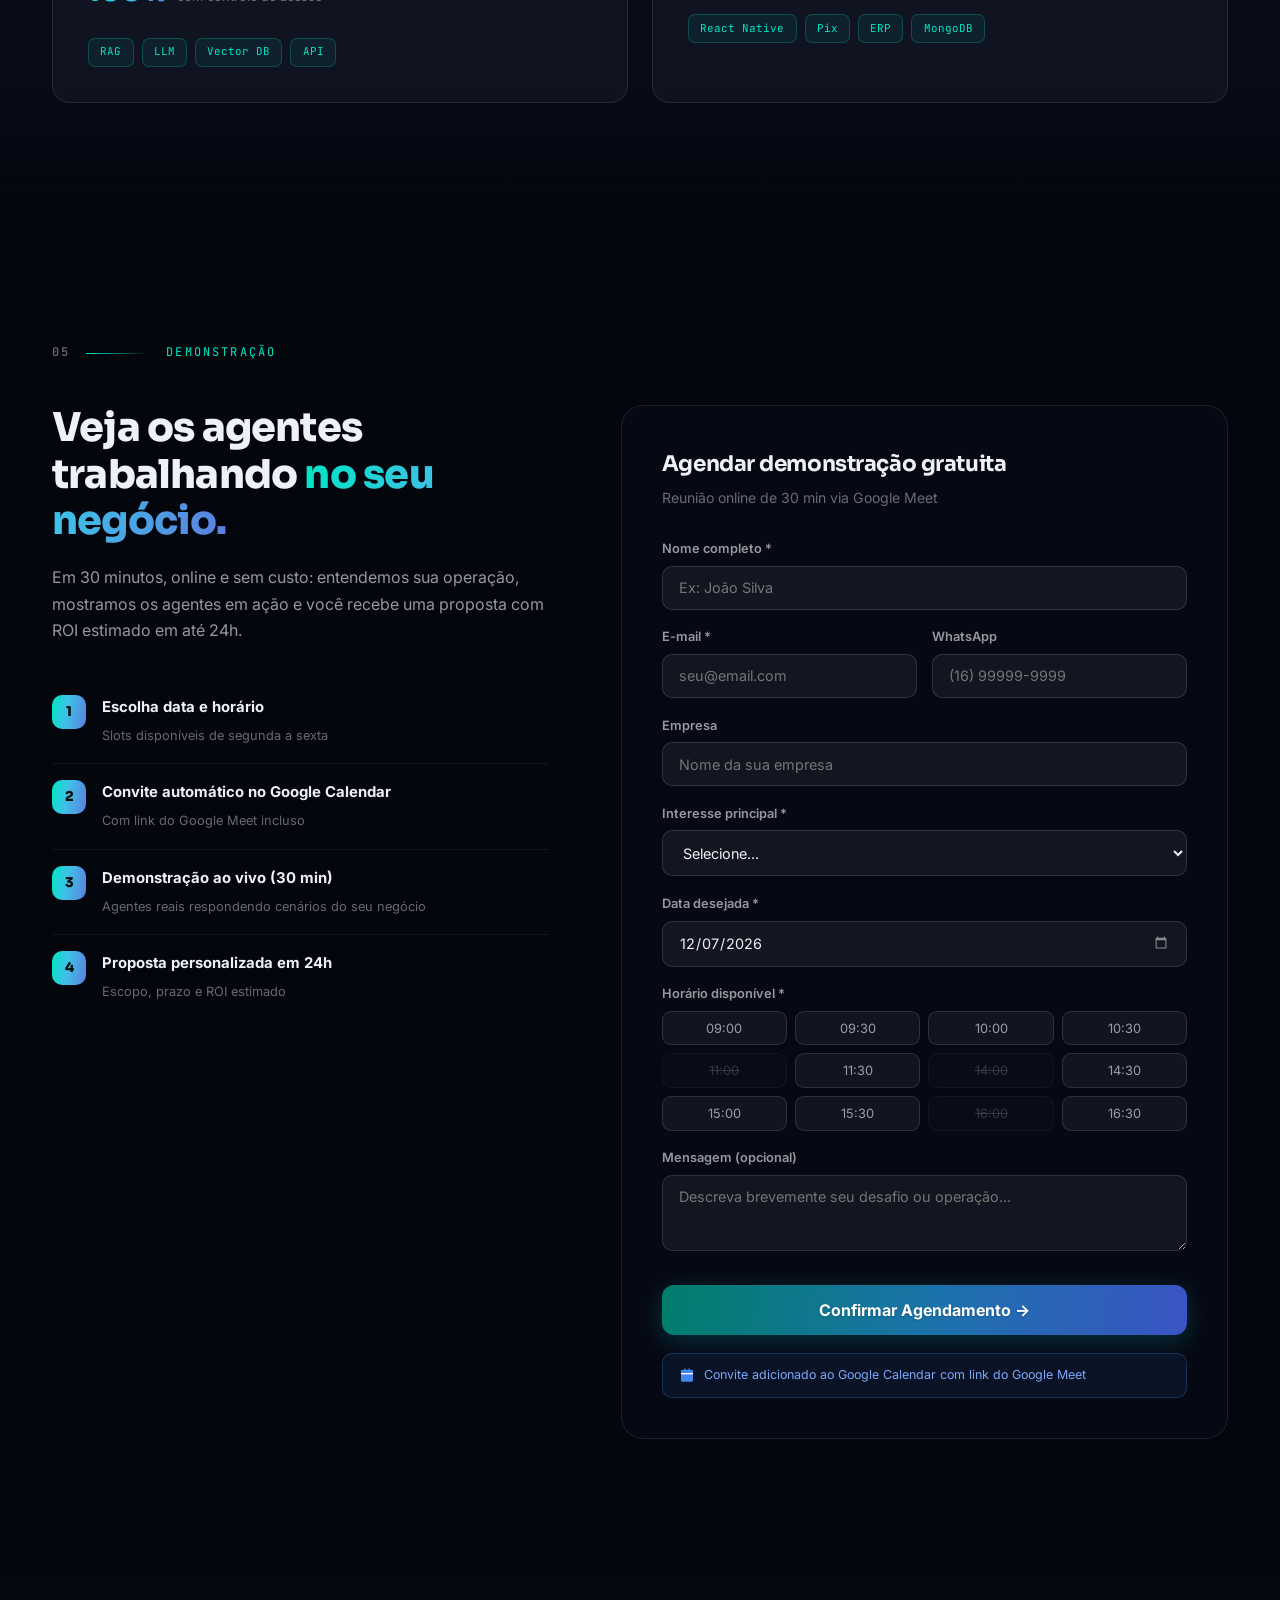
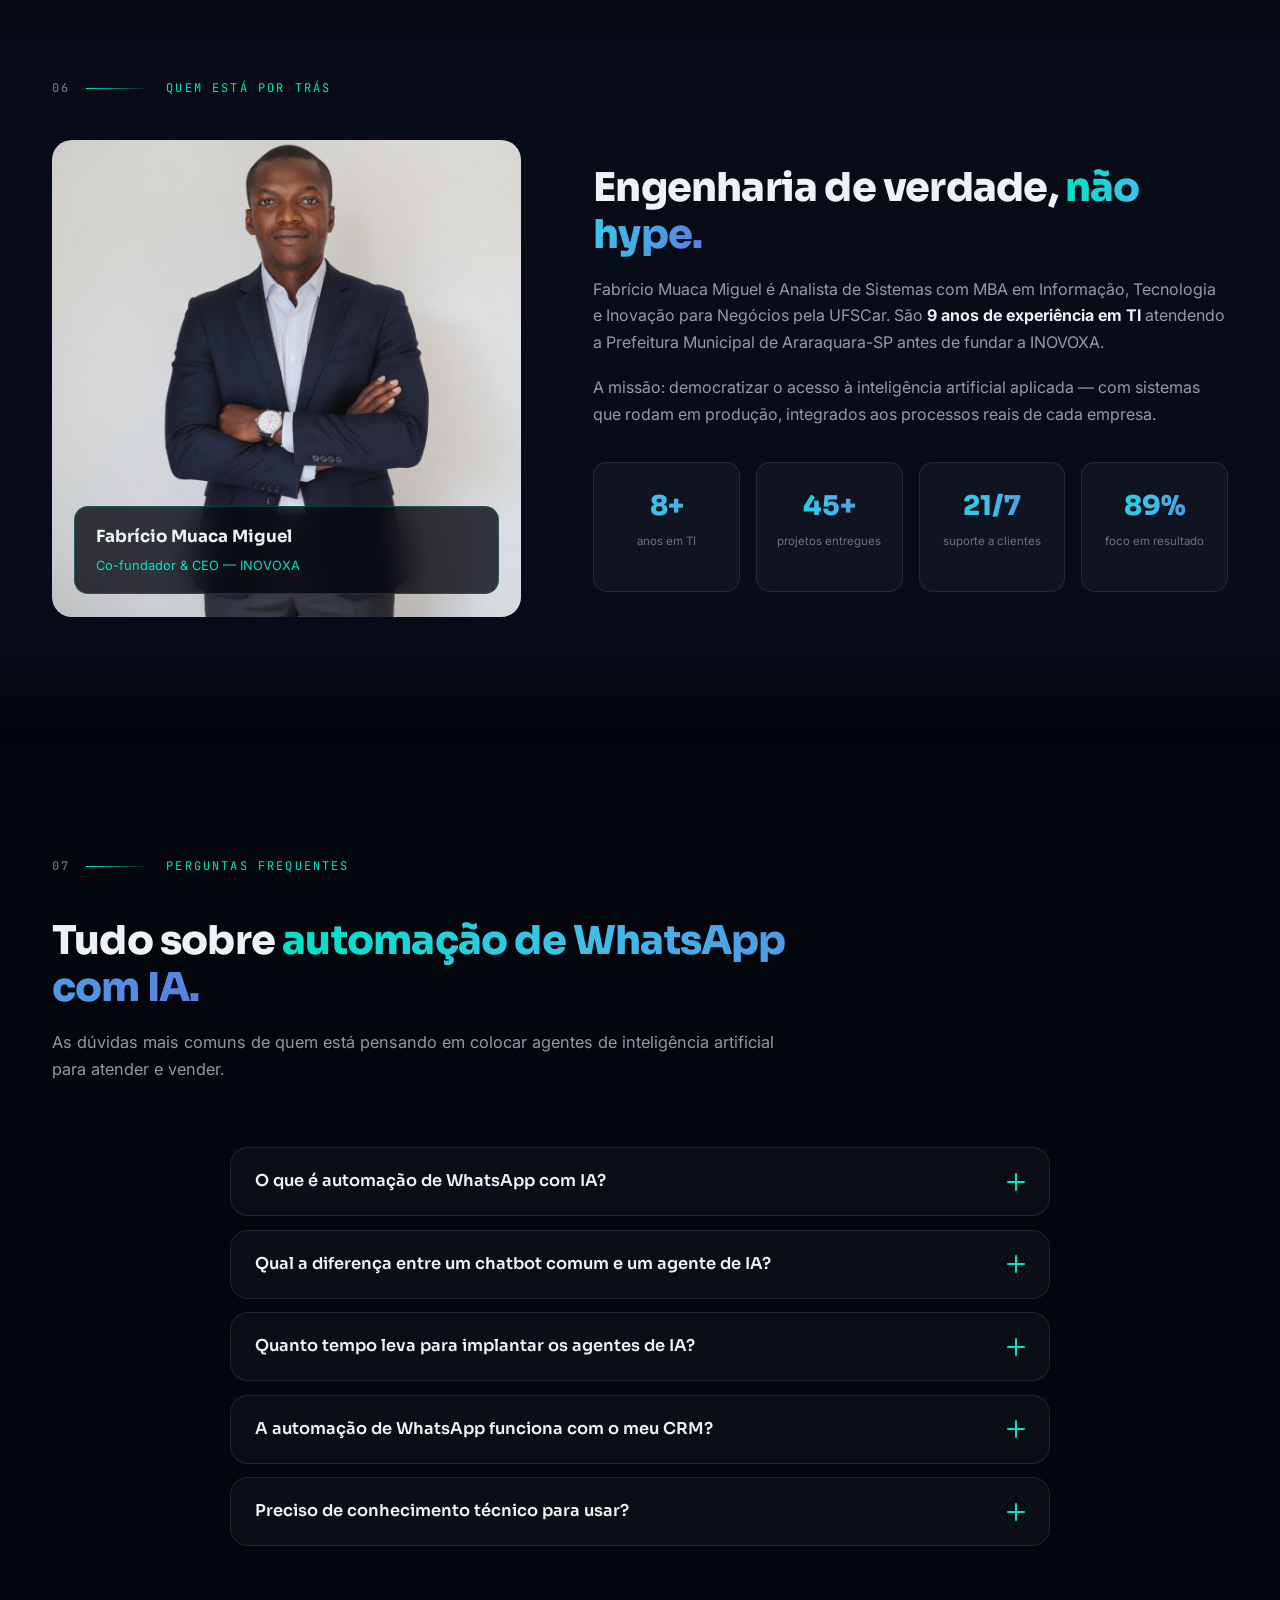
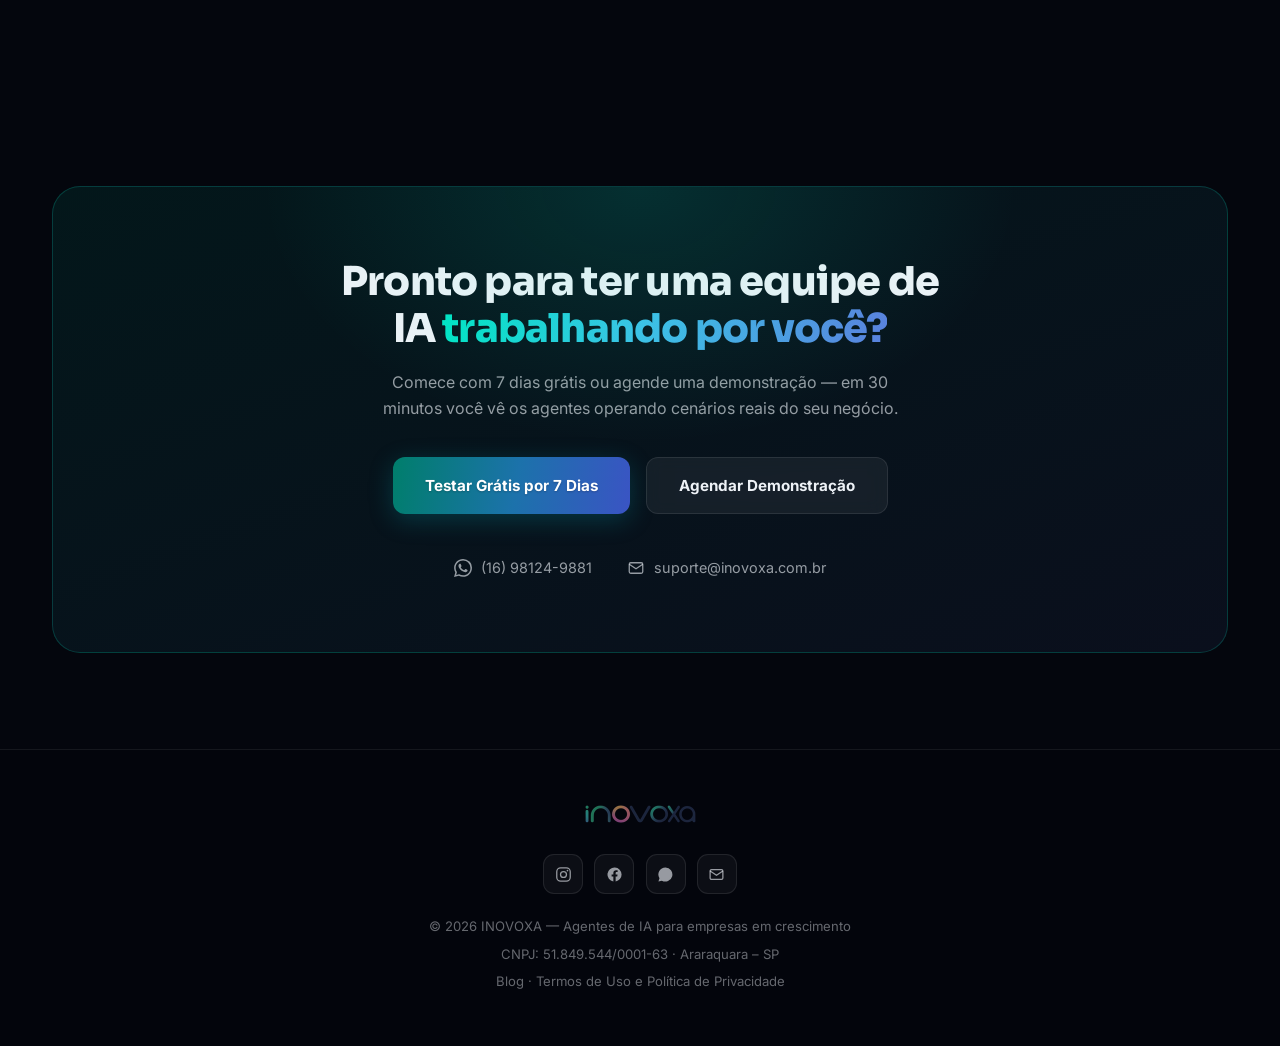
==== commit 042ae65d: "Rodapé: aponta Termos de Uso para a página existente em chat.inovoxa.com.br/legal/termos.html Co-Aut" ====
--- a/index.html
+++ b/index.html
@@ -535,7 +535,7 @@
     </div>
     <p>© 2026 INOVOXA — Agentes de IA para empresas em crescimento</p>
     <p>CNPJ: 51.849.544/0001-63 · Araraquara – SP</p>
-    <p><a href="/blog/">Blog</a> · <a href="https://inovoxa.com.br/termo-de-uso">Termos de Uso e Política de Privacidade</a></p>
+    <p><a href="/blog/">Blog</a> · <a href="https://chat.inovoxa.com.br/legal/termos.html" target="_blank" rel="noopener">Termos de Uso e Política de Privacidade</a></p>
   </div>
 </footer>
 
--- a/assets/css/style.css
+++ b/assets/css/style.css
@@ -13,6 +13,7 @@
   --blue:#5b7fde;
   --violet:#8b6cf0;
   --grad:linear-gradient(100deg,var(--teal) 0%,#3fc0e8 45%,var(--blue) 100%);
+  --grad-btn:linear-gradient(100deg,#007e6b 0%,#1c72ab 52%,#3a54c4 100%);
   --font-d:'Sora',sans-serif;
   --font-b:'Inter',sans-serif;
   --font-m:'JetBrains Mono',monospace;
@@ -50,8 +51,8 @@
 #nav ul a:not(.nav-cta)::after{content:'';position:absolute;left:0;bottom:-5px;height:2px;width:0;background:var(--grad);border-radius:2px;transition:width .3s var(--ease)}
 #nav ul a:hover{color:var(--ink)}
 #nav ul a:not(.nav-cta):hover::after{width:100%}
-.nav-cta{color:var(--bg)!important;background:var(--grad);padding:.6rem 1.4rem;border-radius:10px;font-weight:700;box-shadow:0 4px 22px rgba(0,229,195,.22);transition:transform .25s var(--ease),box-shadow .25s!important}
-.nav-cta:hover{transform:translateY(-2px);box-shadow:0 10px 30px rgba(0,229,195,.35)}
+.nav-cta{color:#fff!important;background:var(--grad-btn);text-shadow:0 1px 2px rgba(0,0,0,.2);padding:.6rem 1.4rem;border-radius:10px;font-weight:700;box-shadow:0 4px 20px rgba(0,150,170,.25);transition:transform .25s var(--ease),box-shadow .25s!important}
+.nav-cta:hover{transform:translateY(-2px);box-shadow:0 10px 28px rgba(0,150,170,.38)}
 .hamburger{display:none;flex-direction:column;gap:5px;background:none;border:none;cursor:pointer;padding:6px}
 .hamburger span{width:24px;height:2px;background:var(--ink);border-radius:2px;transition:all .3s}
 .hamburger.open span:nth-child(1){transform:rotate(45deg) translate(5px,5px)}
@@ -61,8 +62,8 @@
 /* ═══ BOTÕES ═══ */
 .btn{display:inline-flex;align-items:center;justify-content:center;gap:.55rem;padding:.95rem 2rem;border-radius:12px;font-family:var(--font-b);font-weight:700;font-size:.95rem;text-decoration:none;border:none;cursor:pointer;transition:transform .25s var(--ease),box-shadow .25s,background .25s;will-change:transform}
 .btn svg{width:15px;height:15px;transition:transform .25s var(--ease)}
-.btn-p{background:var(--grad);color:#03110d;box-shadow:0 6px 28px rgba(0,229,195,.25)}
-.btn-p:hover{transform:translateY(-3px);box-shadow:0 14px 40px rgba(0,229,195,.4)}
+.btn-p{background:var(--grad-btn);color:#fff;text-shadow:0 1px 2px rgba(0,0,0,.22);box-shadow:0 6px 24px rgba(0,150,170,.28)}
+.btn-p:hover{transform:translateY(-3px);box-shadow:0 14px 38px rgba(0,150,170,.42)}
 .btn-p:hover svg{transform:translateX(4px)}
 .btn-s{background:rgba(255,255,255,.06);border:1px solid var(--stroke);color:var(--ink);backdrop-filter:blur(8px)}
 .btn-s:hover{background:rgba(255,255,255,.11);transform:translateY(-2px)}
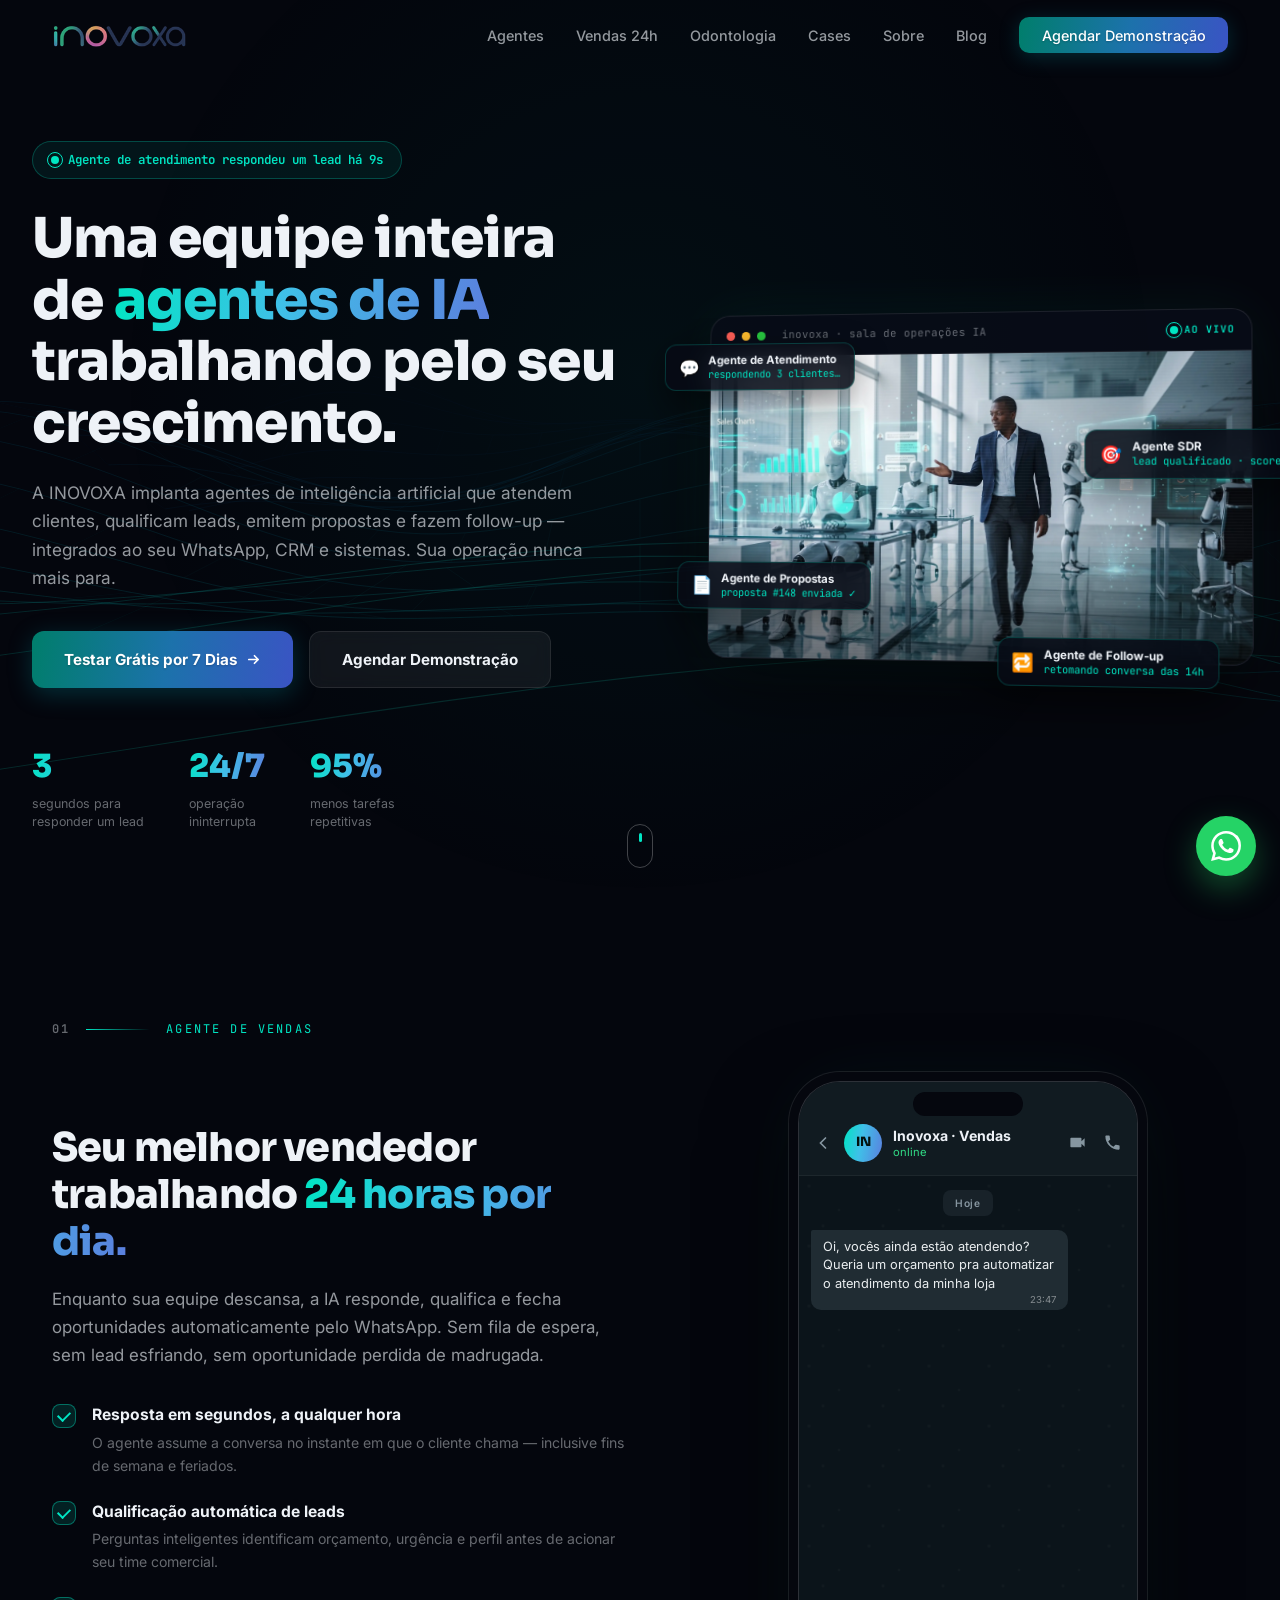
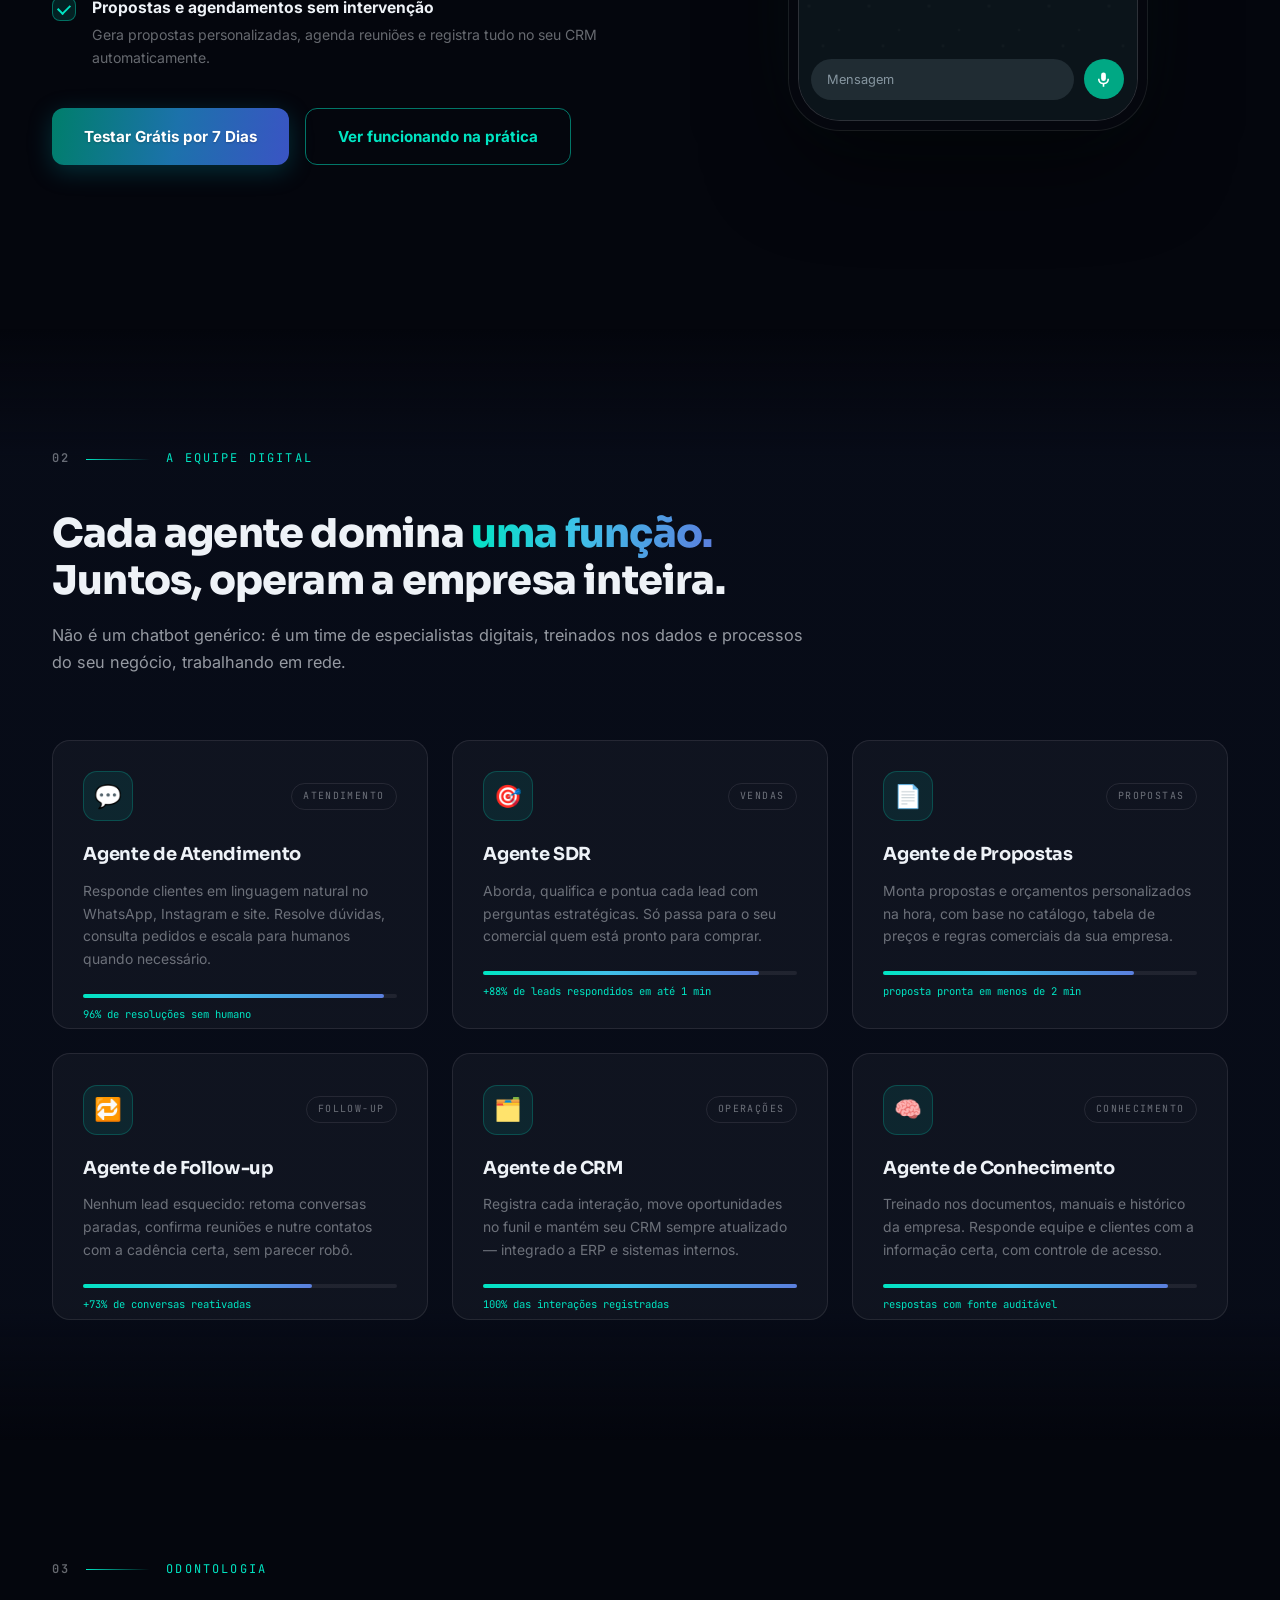
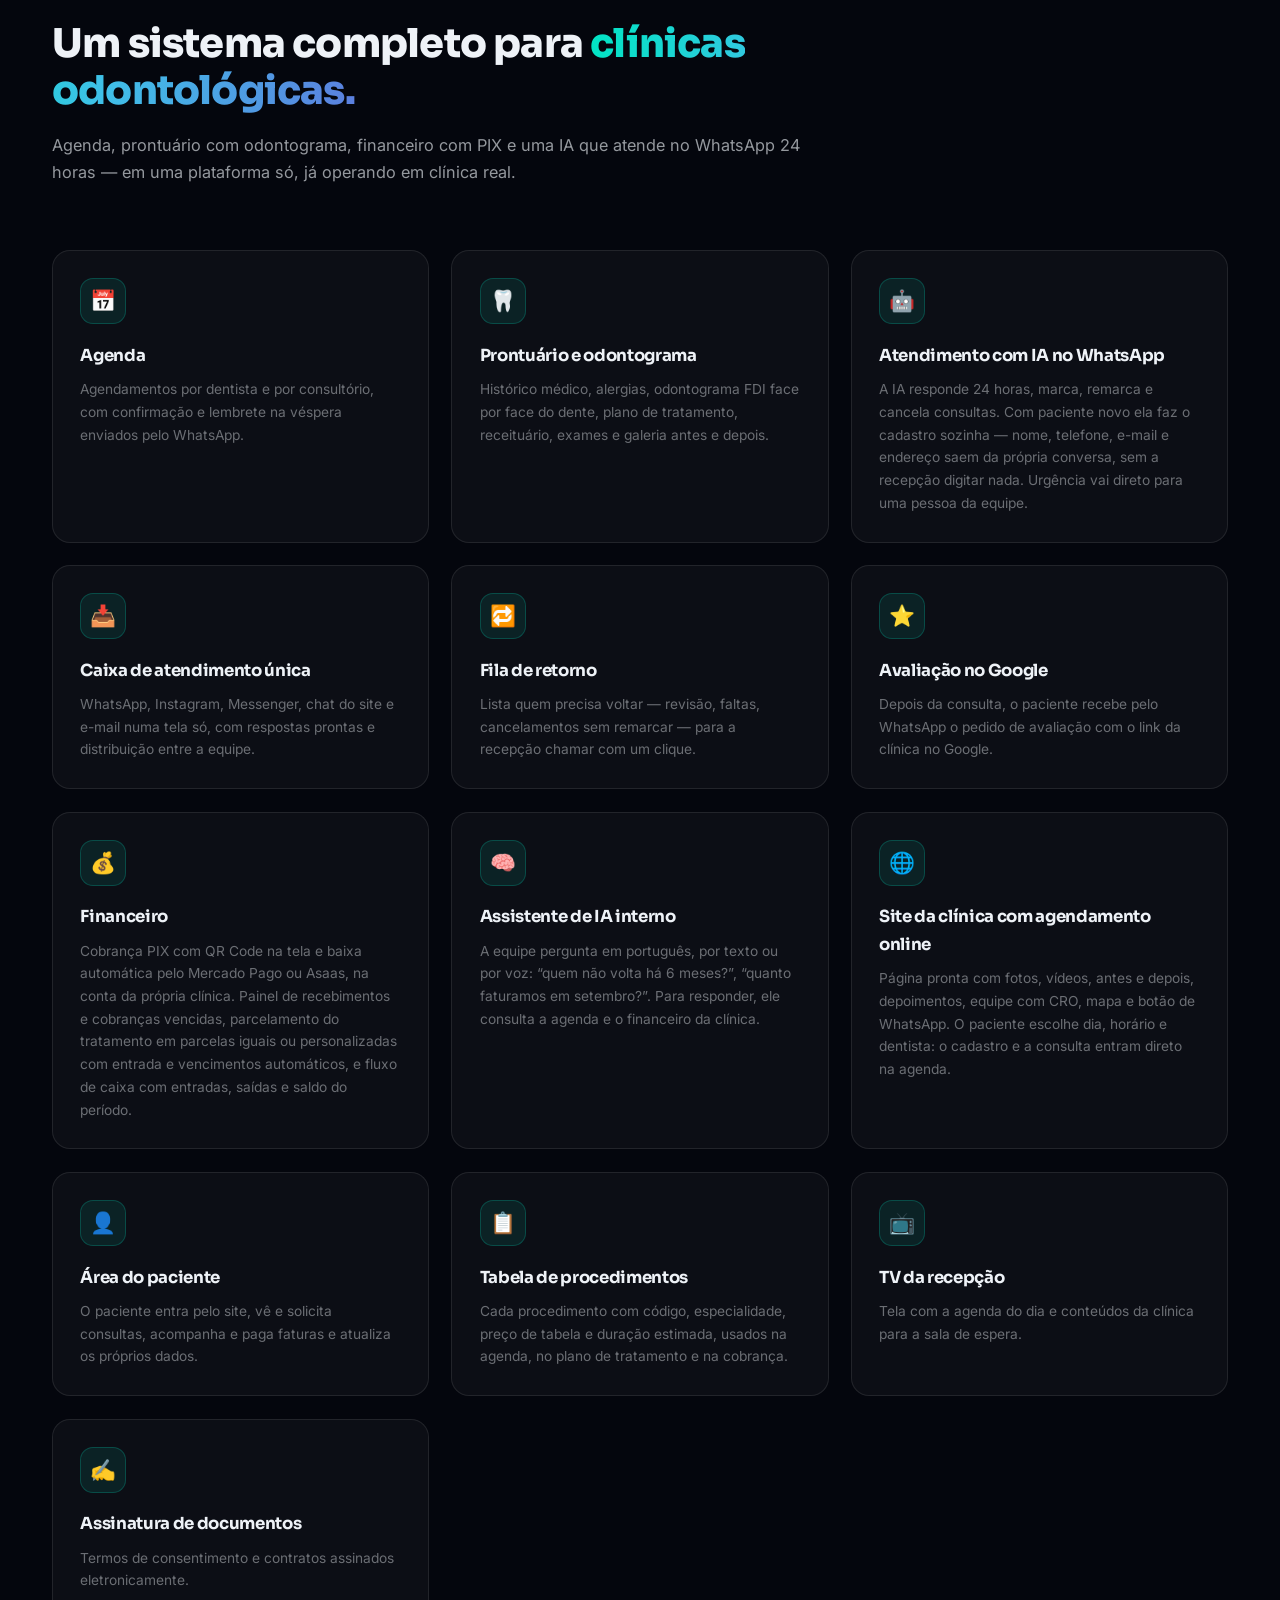
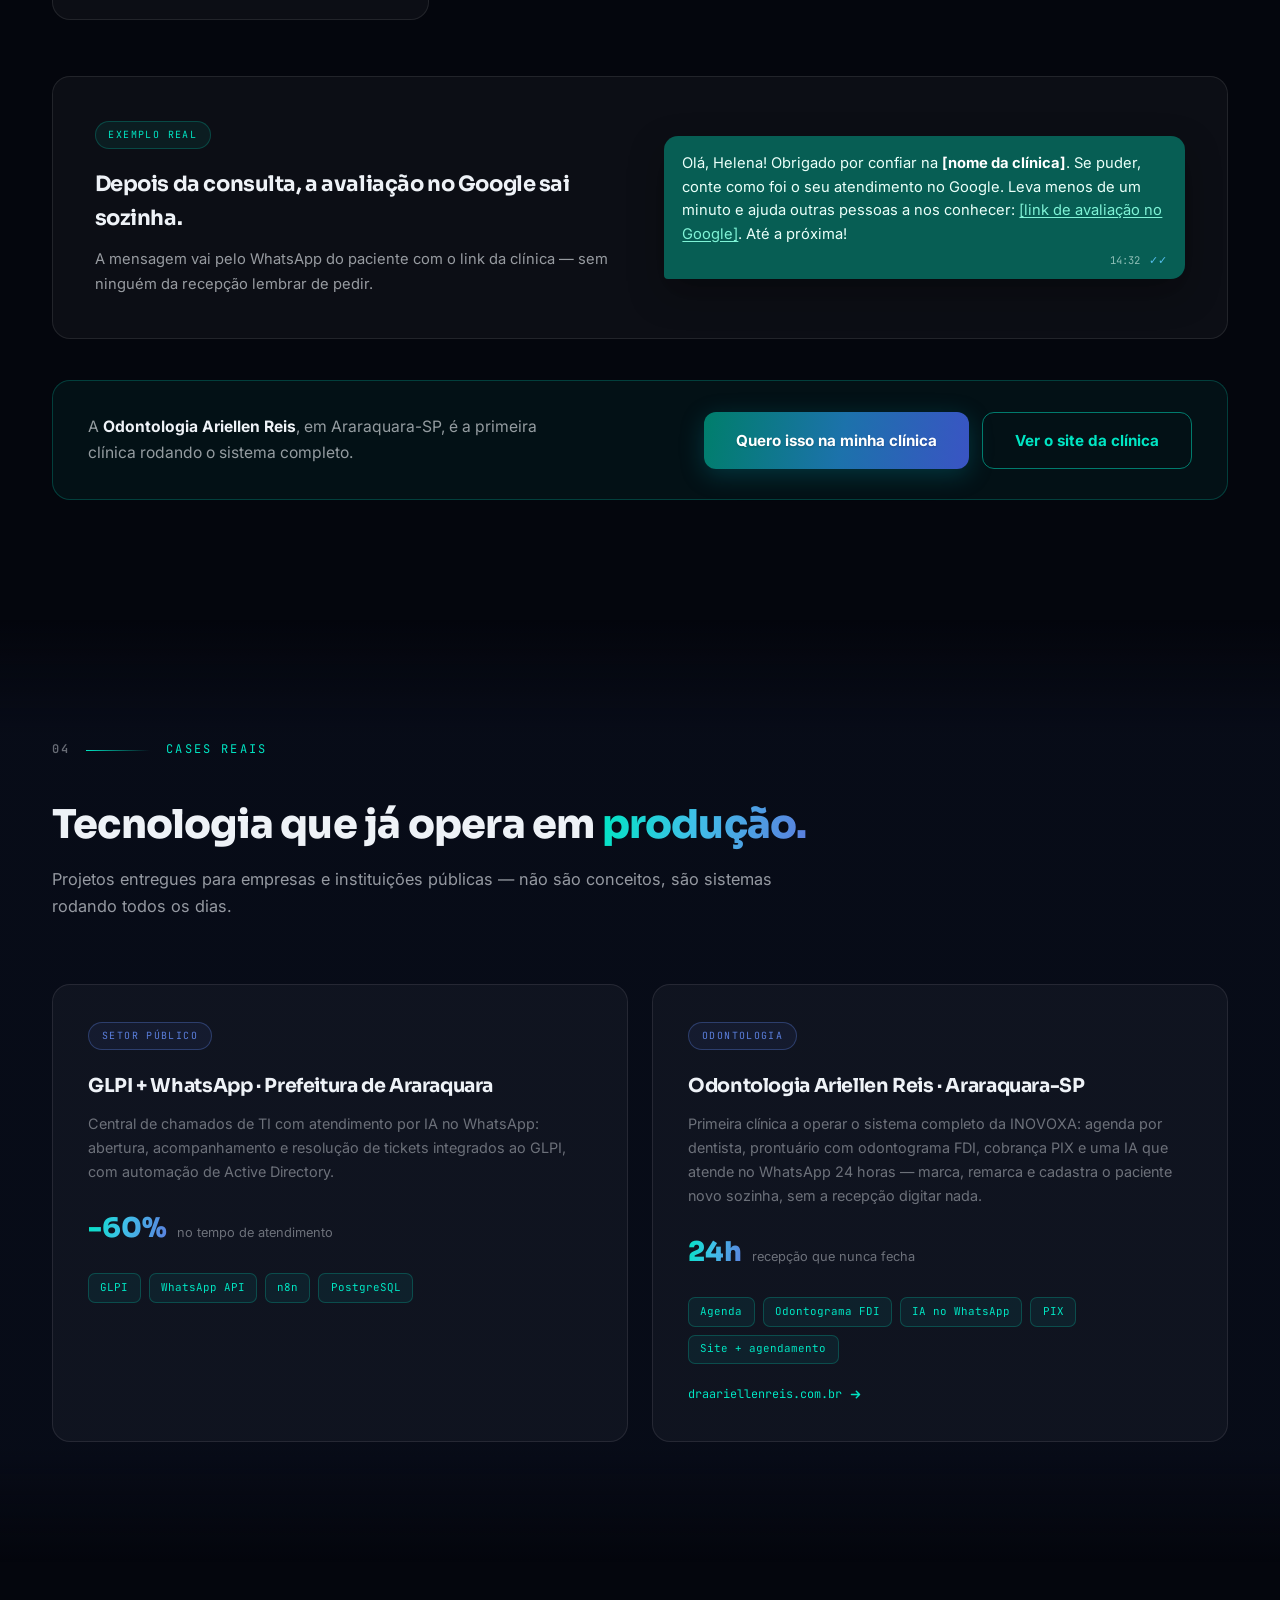
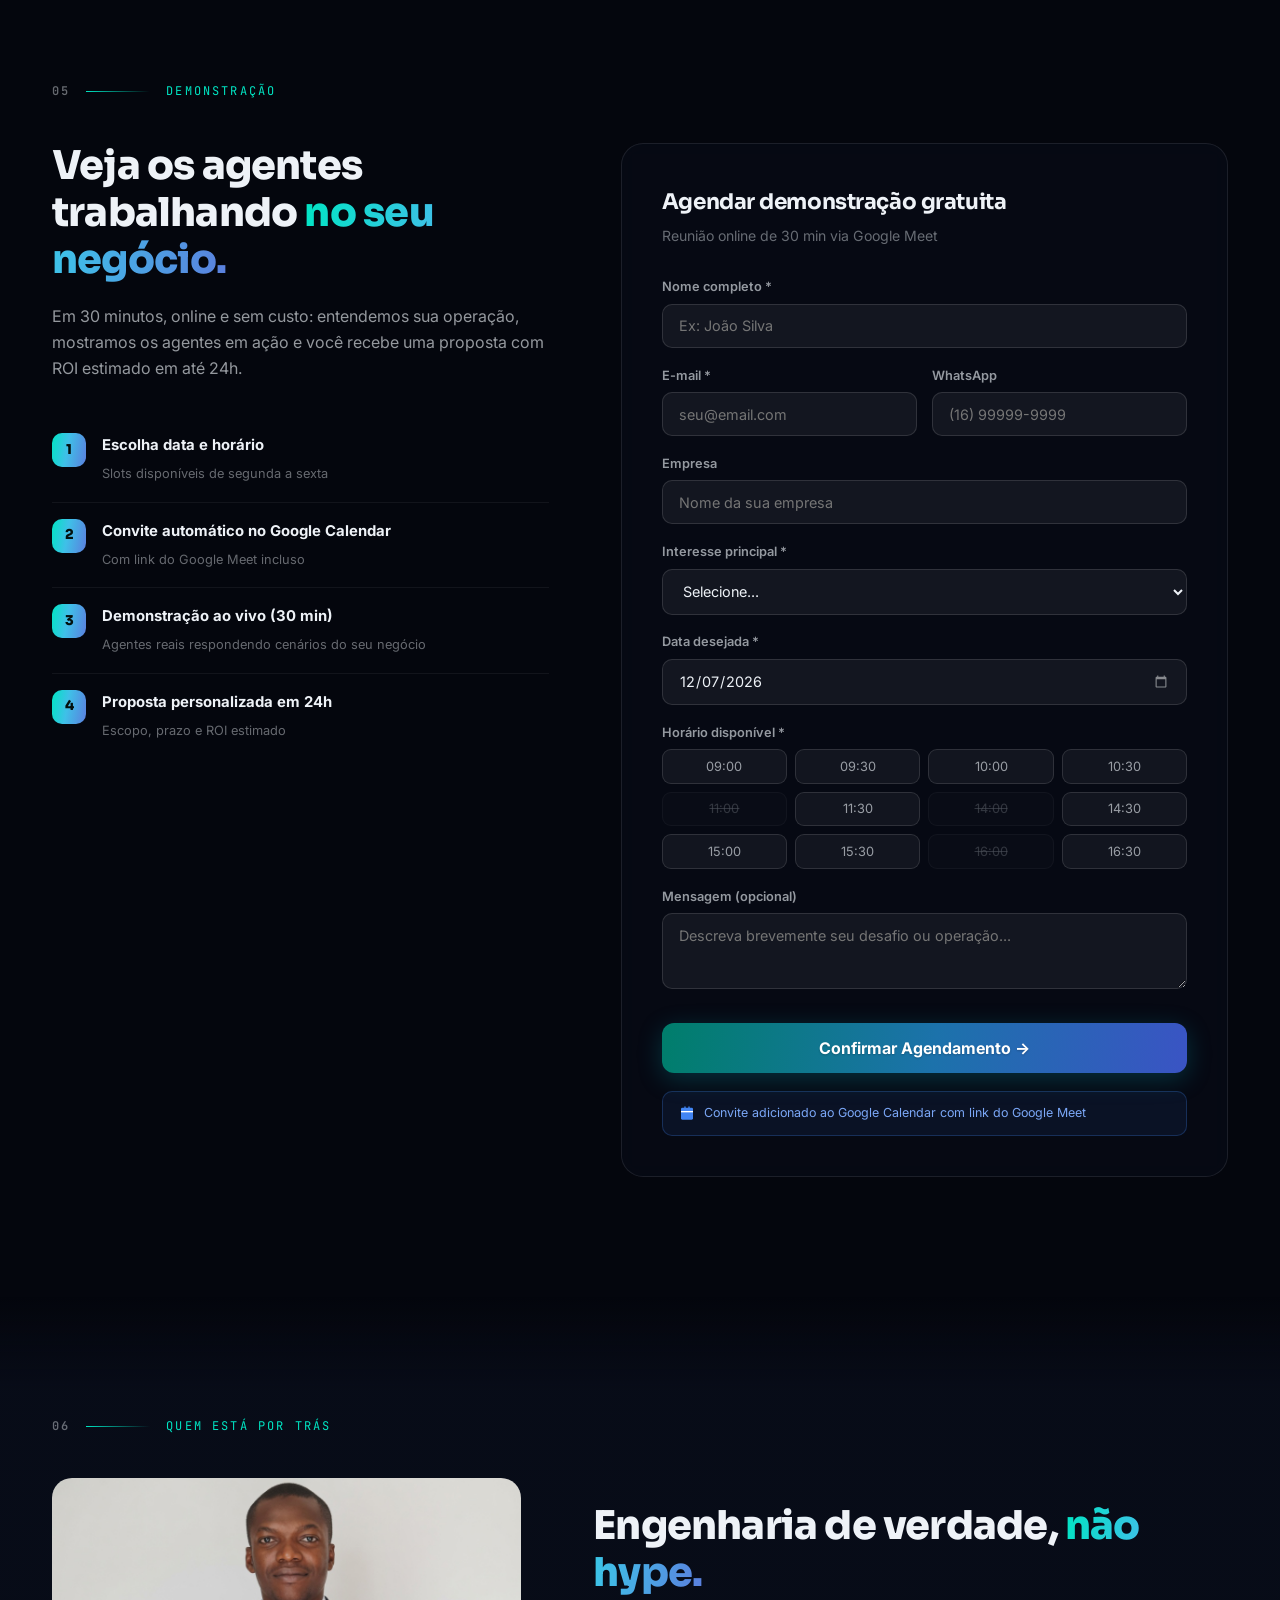
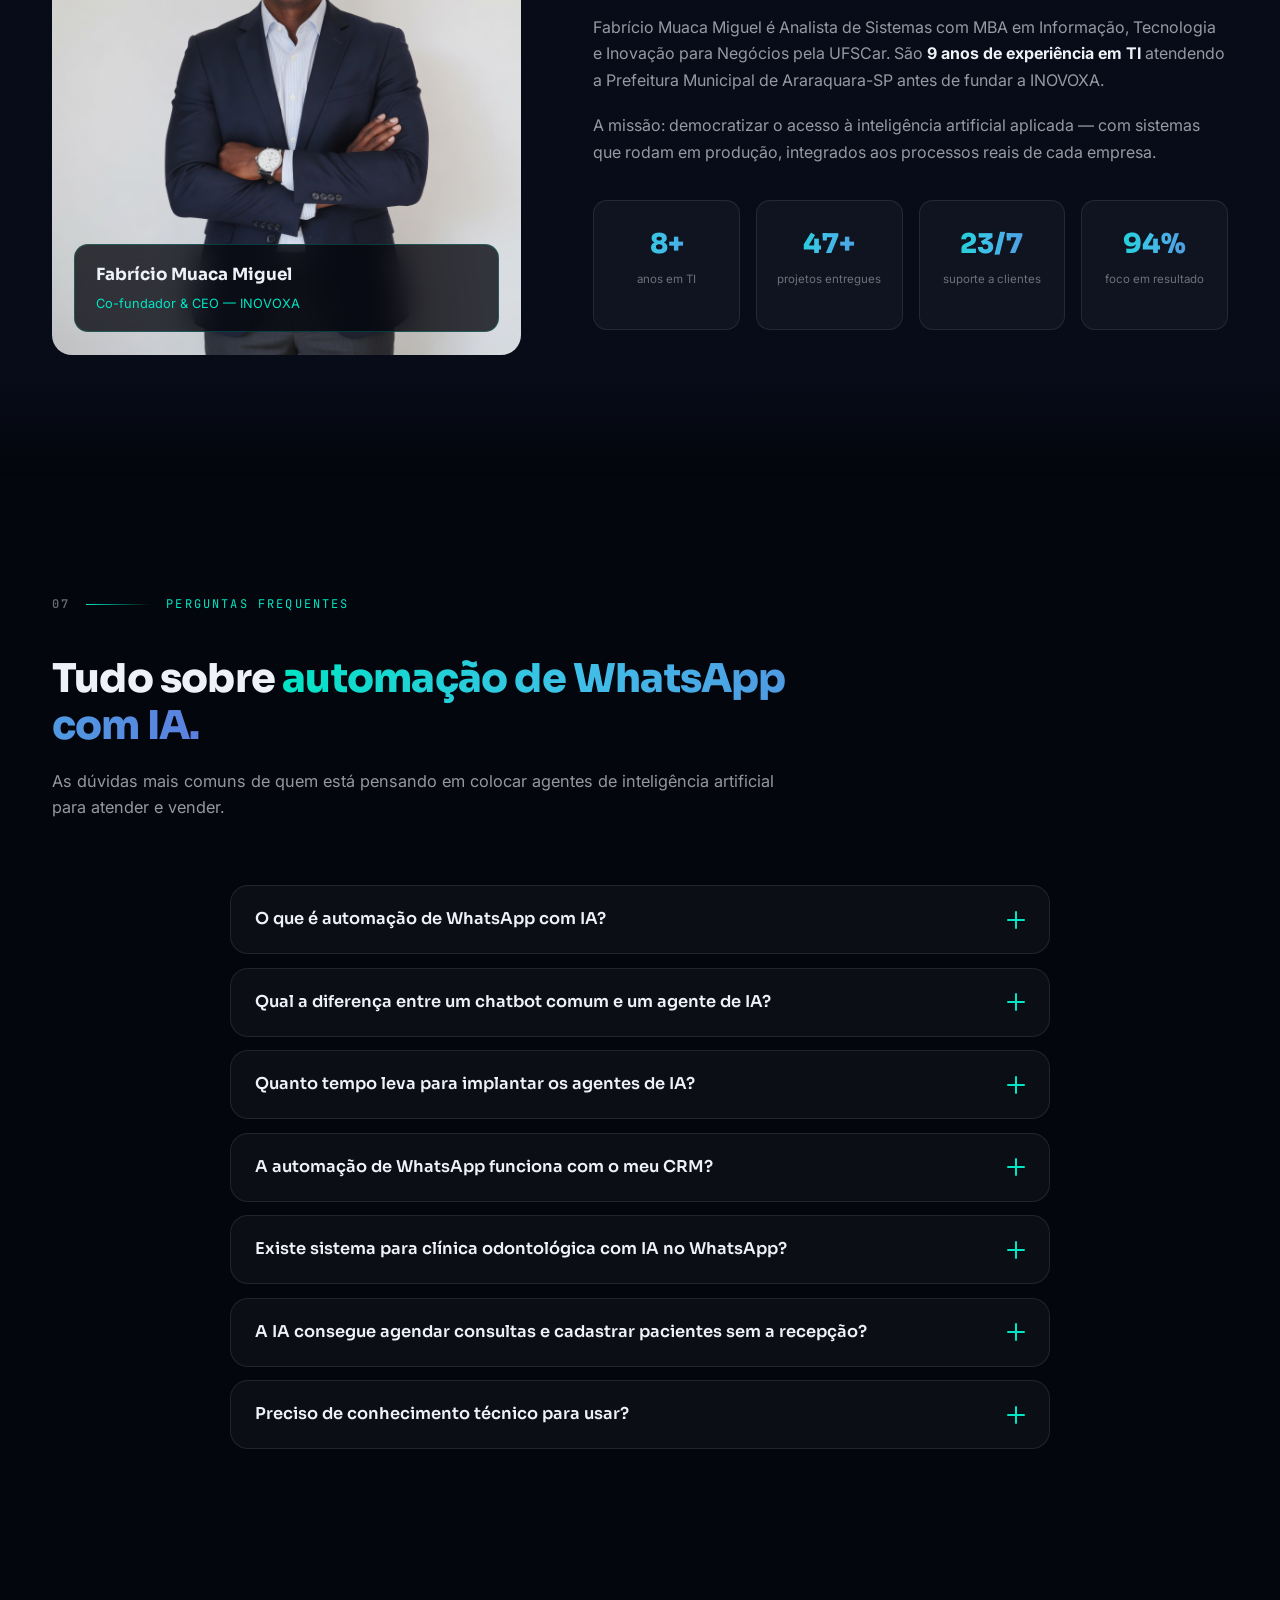
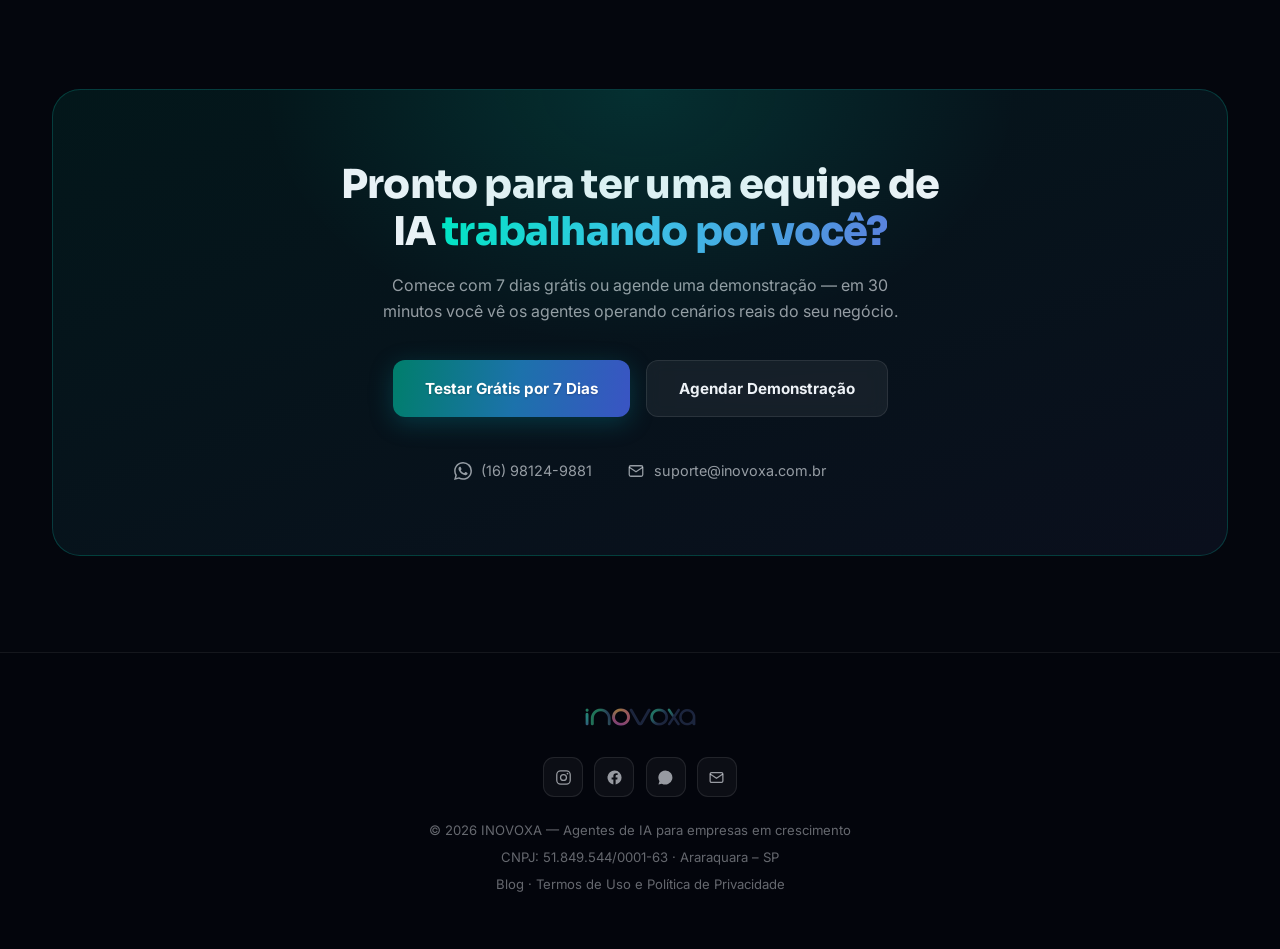
==== commit 6e3b6f8c: "Foco em odontologia: nova seção do sistema para clínicas e cases revisados Remove os cases "Inovoxa " ====
--- a/index.html
+++ b/index.html
@@ -124,6 +124,15 @@
       }
     },
     {
+      "@type": "Service",
+      "name": "Sistema de gestão para clínicas odontológicas com IA no WhatsApp",
+      "serviceType": "Software de gestão odontológica",
+      "provider": { "@id": "https://inovoxa.com.br/#organization" },
+      "areaServed": { "@type": "Country", "name": "Brasil" },
+      "audience": { "@type": "Audience", "audienceType": "Clínicas e consultórios odontológicos" },
+      "description": "Plataforma completa para clínicas odontológicas: agenda por dentista e consultório, prontuário com odontograma FDI, plano de tratamento, cobrança PIX com baixa automática, caixa de atendimento única, área do paciente, site com agendamento online e atendimento por IA no WhatsApp que marca, remarca e cadastra pacientes 24 horas por dia."
+    },
+    {
       "@type": "FAQPage",
       "@id": "https://inovoxa.com.br/#faq",
       "mainEntity": [
@@ -166,6 +175,22 @@
             "@type": "Answer",
             "text": "Não. A INOVOXA cuida de toda a implantação, treinamento da IA e integrações. Você acompanha os resultados por relatórios e pode testar grátis por 7 dias antes de decidir."
           }
+        },
+        {
+          "@type": "Question",
+          "name": "Existe sistema para clínica odontológica com IA no WhatsApp?",
+          "acceptedAnswer": {
+            "@type": "Answer",
+            "text": "Sim. A INOVOXA tem um sistema completo para clínicas odontológicas: agenda por dentista e consultório, prontuário com odontograma FDI, plano de tratamento, cobrança PIX, caixa de atendimento única e área do paciente — com uma IA que atende no WhatsApp 24 horas, marca, remarca e cancela consultas e cadastra o paciente novo sozinha a partir da conversa."
+          }
+        },
+        {
+          "@type": "Question",
+          "name": "A IA consegue agendar consultas e cadastrar pacientes sem a recepção?",
+          "acceptedAnswer": {
+            "@type": "Answer",
+            "text": "Sim. Quando um paciente novo chama no WhatsApp, a IA conduz a conversa e preenche nome, telefone, e-mail e endereço direto no sistema, agendando a consulta na agenda do dentista escolhido sem a recepção digitar nada. Casos de urgência são encaminhados imediatamente para uma pessoa da equipe."
+          }
         }
       ]
     }
@@ -188,6 +213,7 @@
       <ul id="nav-ul">
         <li><a href="#agentes">Agentes</a></li>
         <li><a href="#vendedor">Vendas 24h</a></li>
+        <li><a href="#odonto">Odontologia</a></li>
         <li><a href="#cases">Cases</a></li>
         <li><a href="#sobre">Sobre</a></li>
         <li><a href="/blog/">Blog</a></li>
@@ -317,18 +343,100 @@
   </div>
 </section>
 
-<!-- ═══ COMO FUNCIONA ═══ -->
-<section id="processo" class="sec">
-  <div class="wrap">
-    <div class="sec-label rv"><span class="sec-num">03</span><span class="sec-line"></span><span>Implantação</span></div>
+<!-- ═══ ODONTOLOGIA ═══ -->
+<section id="odonto" class="sec">
+  <div class="wrap">
+    <div class="sec-label rv"><span class="sec-num">03</span><span class="sec-line"></span><span>Odontologia</span></div>
     <div class="sec-hd rv">
-      <h2>Do diagnóstico ao agente operando: <em class="grad">em semanas, não meses.</em></h2>
-    </div>
-    <div class="timeline">
-      <div class="tl-item rv"><span class="tl-n">1</span><h3>Diagnóstico</h3><p>Mapeamos seu atendimento, funil de vendas e sistemas em uma reunião de 30 minutos. Você recebe uma proposta com ROI estimado em 24h.</p><em class="tl-time">Dia 1</em></div>
-      <div class="tl-item rv d1"><span class="tl-n">2</span><h3>Treinamento da IA</h3><p>Os agentes são treinados no seu catálogo, tom de voz e regras de negócio, e integrados ao WhatsApp, CRM e sistemas internos.</p><em class="tl-time">Semanas 1–2</em></div>
-      <div class="tl-item rv d2"><span class="tl-n">3</span><h3>Operação assistida</h3><p>Os agentes entram em produção com supervisão humana. Ajustamos respostas e fluxos com dados reais do seu público.</p><em class="tl-time">Semanas 2–3</em></div>
-      <div class="tl-item rv d3"><span class="tl-n">4</span><h3>Escala</h3><p>Operação 24/7 com relatórios de conversão, novos agentes por demanda e evolução contínua dos fluxos.</p><em class="tl-time">Contínuo</em></div>
+      <h2>Um sistema completo para <em class="grad">clínicas odontológicas.</em></h2>
+      <p>Agenda, prontuário com odontograma, financeiro com PIX e uma IA que atende no WhatsApp 24 horas — em uma plataforma só, já operando em clínica real.</p>
+    </div>
+    <div class="odo-grid">
+      <article class="odo rv">
+        <span class="odo-ico" aria-hidden="true">📅</span>
+        <h3>Agenda</h3>
+        <p>Agendamentos por dentista e por consultório, com confirmação e lembrete na véspera enviados pelo WhatsApp.</p>
+      </article>
+      <article class="odo rv d1">
+        <span class="odo-ico" aria-hidden="true">🦷</span>
+        <h3>Prontuário e odontograma</h3>
+        <p>Histórico médico, alergias, odontograma FDI face por face do dente, plano de tratamento, receituário, exames e galeria antes e depois.</p>
+      </article>
+      <article class="odo rv d2">
+        <span class="odo-ico" aria-hidden="true">🤖</span>
+        <h3>Atendimento com IA no WhatsApp</h3>
+        <p>A IA responde 24 horas, marca, remarca e cancela consultas. Com paciente novo ela faz o cadastro sozinha — nome, telefone, e-mail e endereço saem da própria conversa, sem a recepção digitar nada. Urgência vai direto para uma pessoa da equipe.</p>
+      </article>
+      <article class="odo rv">
+        <span class="odo-ico" aria-hidden="true">📥</span>
+        <h3>Caixa de atendimento única</h3>
+        <p>WhatsApp, Instagram, Messenger, chat do site e e-mail numa tela só, com respostas prontas e distribuição entre a equipe.</p>
+      </article>
+      <article class="odo rv d1">
+        <span class="odo-ico" aria-hidden="true">🔁</span>
+        <h3>Fila de retorno</h3>
+        <p>Lista quem precisa voltar — revisão, faltas, cancelamentos sem remarcar — para a recepção chamar com um clique.</p>
+      </article>
+      <article class="odo rv d2">
+        <span class="odo-ico" aria-hidden="true">⭐</span>
+        <h3>Avaliação no Google</h3>
+        <p>Depois da consulta, o paciente recebe pelo WhatsApp o pedido de avaliação com o link da clínica no Google.</p>
+      </article>
+      <article class="odo rv">
+        <span class="odo-ico" aria-hidden="true">💰</span>
+        <h3>Financeiro</h3>
+        <p>Cobrança PIX com QR Code na tela e baixa automática pelo Mercado Pago ou Asaas, na conta da própria clínica. Painel de recebimentos e cobranças vencidas, parcelamento do tratamento em parcelas iguais ou personalizadas com entrada e vencimentos automáticos, e fluxo de caixa com entradas, saídas e saldo do período.</p>
+      </article>
+      <article class="odo rv d1">
+        <span class="odo-ico" aria-hidden="true">🧠</span>
+        <h3>Assistente de IA interno</h3>
+        <p>A equipe pergunta em português, por texto ou por voz: “quem não volta há 6 meses?”, “quanto faturamos em setembro?”. Para responder, ele consulta a agenda e o financeiro da clínica.</p>
+      </article>
+      <article class="odo rv d2">
+        <span class="odo-ico" aria-hidden="true">🌐</span>
+        <h3>Site da clínica com agendamento online</h3>
+        <p>Página pronta com fotos, vídeos, antes e depois, depoimentos, equipe com CRO, mapa e botão de WhatsApp. O paciente escolhe dia, horário e dentista: o cadastro e a consulta entram direto na agenda.</p>
+      </article>
+      <article class="odo rv">
+        <span class="odo-ico" aria-hidden="true">👤</span>
+        <h3>Área do paciente</h3>
+        <p>O paciente entra pelo site, vê e solicita consultas, acompanha e paga faturas e atualiza os próprios dados.</p>
+      </article>
+      <article class="odo rv d1">
+        <span class="odo-ico" aria-hidden="true">📋</span>
+        <h3>Tabela de procedimentos</h3>
+        <p>Cada procedimento com código, especialidade, preço de tabela e duração estimada, usados na agenda, no plano de tratamento e na cobrança.</p>
+      </article>
+      <article class="odo rv d2">
+        <span class="odo-ico" aria-hidden="true">📺</span>
+        <h3>TV da recepção</h3>
+        <p>Tela com a agenda do dia e conteúdos da clínica para a sala de espera.</p>
+      </article>
+      <article class="odo rv">
+        <span class="odo-ico" aria-hidden="true">✍️</span>
+        <h3>Assinatura de documentos</h3>
+        <p>Termos de consentimento e contratos assinados eletronicamente.</p>
+      </article>
+    </div>
+
+    <div class="odo-ex rv">
+      <div class="odo-ex-copy">
+        <span class="odo-ex-tag">Exemplo real</span>
+        <h3>Depois da consulta, a avaliação no Google sai sozinha.</h3>
+        <p>A mensagem vai pelo WhatsApp do paciente com o link da clínica — sem ninguém da recepção lembrar de pedir.</p>
+      </div>
+      <div class="odo-bubble">
+        <p>Olá, Helena! Obrigado por confiar na <strong>[nome da clínica]</strong>. Se puder, conte como foi o seu atendimento no Google. Leva menos de um minuto e ajuda outras pessoas a nos conhecer: <span class="odo-link">[link de avaliação no Google]</span>. Até a próxima!</p>
+        <em class="odo-time">14:32 <span>✓✓</span></em>
+      </div>
+    </div>
+
+    <div class="odo-cta rv">
+      <p>A <strong>Odontologia Ariellen Reis</strong>, em Araraquara-SP, é a primeira clínica rodando o sistema completo.</p>
+      <div class="odo-cta-btns">
+        <a href="#demo" class="btn btn-p">Quero isso na minha clínica</a>
+        <a href="https://draariellenreis.com.br/" target="_blank" rel="noopener" class="btn btn-o">Ver o site da clínica</a>
+      </div>
     </div>
   </div>
 </section>
@@ -350,25 +458,14 @@
         <div class="badges"><span>GLPI</span><span>WhatsApp API</span><span>n8n</span><span>PostgreSQL</span></div>
       </article>
       <article class="case rv d1">
-        <span class="case-tag">Plataforma SaaS</span>
-        <h3>Inovoxa Chat · Omnichannel com IA</h3>
-        <p>Plataforma própria de atendimento multicanal: WhatsApp, Instagram e e-mail em um só lugar, com agentes de IA e atendimento humano trabalhando juntos.</p>
-        <div class="case-kpi"><strong>24/7</strong><span>atendimento contínuo</span></div>
-        <div class="badges"><span>React</span><span>Node.js</span><span>Claude AI</span><span>CRM</span></div>
-      </article>
-      <article class="case rv d2">
-        <span class="case-tag">IA Empresarial</span>
-        <h3>Assistentes treinados na sua empresa</h3>
-        <p>Agentes conectados a documentos, PDFs e sistemas internos via RAG — como um colaborador que conhece tudo da operação e nunca sai de férias.</p>
-        <div class="case-kpi"><strong>100%</strong><span>com controle de acesso</span></div>
-        <div class="badges"><span>RAG</span><span>LLM</span><span>Vector DB</span><span>API</span></div>
-      </article>
-      <article class="case rv d3">
-        <span class="case-tag">Varejo & Delivery</span>
-        <h3>PDV + Totem de autoatendimento</h3>
-        <p>Ponto de venda integrado a totems com IA e terminais de pagamento. Menos fila, mais venda, estoque e fidelidade controlados em tempo real.</p>
-        <div class="case-kpi"><strong>+ vendas</strong><span>sem aumentar equipe</span></div>
-        <div class="badges"><span>React Native</span><span>Pix</span><span>ERP</span><span>MongoDB</span></div>
+        <span class="case-tag">Odontologia</span>
+        <h3>Odontologia Ariellen Reis · Araraquara-SP</h3>
+        <p>Primeira clínica a operar o sistema completo da INOVOXA: agenda por dentista, prontuário com odontograma FDI, cobrança PIX e uma IA que atende no WhatsApp 24 horas — marca, remarca e cadastra o paciente novo sozinha, sem a recepção digitar nada.</p>
+        <div class="case-kpi"><strong>24h</strong><span>recepção que nunca fecha</span></div>
+        <div class="badges"><span>Agenda</span><span>Odontograma FDI</span><span>IA no WhatsApp</span><span>PIX</span><span>Site + agendamento</span></div>
+        <a class="case-link" href="https://draariellenreis.com.br/" target="_blank" rel="noopener">draariellenreis.com.br
+          <svg viewBox="0 0 16 16" fill="none" aria-hidden="true"><path d="M3 8h10M9 4l4 4-4 4" stroke="currentColor" stroke-width="1.8" stroke-linecap="round" stroke-linejoin="round"/></svg>
+        </a>
       </article>
     </div>
   </div>
@@ -402,11 +499,11 @@
           <div class="fg"><label for="si">Interesse principal *</label>
             <select id="si">
               <option value="">Selecione...</option>
+              <option>Sistema para Clínica Odontológica</option>
               <option>Agente de Vendas no WhatsApp</option>
               <option>Atendimento com IA (chatbot)</option>
               <option>IA Empresarial / base de conhecimento</option>
               <option>Automação de Processos</option>
-              <option>PDV / Totem de Autoatendimento</option>
               <option>GLPI + WhatsApp</option>
               <option>Integração de Sistemas</option>
               <option>Outro</option>
@@ -497,6 +594,14 @@
         <summary><span>A automação de WhatsApp funciona com o meu CRM?</span><span class="faq-plus" aria-hidden="true"></span></summary>
         <div class="faq-a"><p>Sim. Os agentes da INOVOXA se integram ao seu CRM, ERP e sistemas internos, registrando cada interação, movendo oportunidades no funil e mantendo tudo atualizado automaticamente.</p></div>
       </details>
+      <details class="faq-item rv d2">
+        <summary><span>Existe sistema para clínica odontológica com IA no WhatsApp?</span><span class="faq-plus" aria-hidden="true"></span></summary>
+        <div class="faq-a"><p>Sim. A INOVOXA tem um sistema completo para clínicas odontológicas: agenda por dentista e consultório, prontuário com odontograma FDI, plano de tratamento, cobrança PIX, caixa de atendimento única e área do paciente — com uma IA que atende no WhatsApp 24 horas, marca, remarca e cancela consultas e cadastra o paciente novo sozinha a partir da conversa. <a href="#odonto">Veja o que o sistema faz.</a></p></div>
+      </details>
+      <details class="faq-item rv">
+        <summary><span>A IA consegue agendar consultas e cadastrar pacientes sem a recepção?</span><span class="faq-plus" aria-hidden="true"></span></summary>
+        <div class="faq-a"><p>Sim. Quando um paciente novo chama no WhatsApp, a IA conduz a conversa e preenche nome, telefone, e-mail e endereço direto no sistema, agendando a consulta na agenda do dentista escolhido sem a recepção digitar nada. Casos de urgência são encaminhados imediatamente para uma pessoa da equipe.</p></div>
+      </details>
       <details class="faq-item rv d1">
         <summary><span>Preciso de conhecimento técnico para usar?</span><span class="faq-plus" aria-hidden="true"></span></summary>
         <div class="faq-a"><p>Não. A INOVOXA cuida de toda a implantação, treinamento da IA e integrações. Você acompanha os resultados por relatórios e pode testar grátis por 7 dias antes de decidir.</p></div>
--- a/assets/css/style.css
+++ b/assets/css/style.css
@@ -202,16 +202,33 @@
 .agent.v .agent-meter span{width:var(--w)}
 .agent-meter em{position:absolute;top:12px;left:0;font-style:normal;font-family:var(--font-m);font-size:.66rem;color:var(--teal)}
 
-/* ═══ TIMELINE ═══ */
-.timeline{display:grid;grid-template-columns:repeat(4,1fr);gap:1.5rem;counter-reset:tl}
-.tl-item{position:relative;background:var(--panel);border:1px solid var(--stroke);border-radius:var(--r);padding:2rem 1.6rem 1.6rem;transition:transform .35s var(--ease),border-color .35s}
-.tl-item:hover{transform:translateY(-5px);border-color:rgba(91,127,222,.4)}
-.tl-item::after{content:'';position:absolute;top:2.6rem;right:-1.5rem;width:1.5rem;height:1px;background:linear-gradient(90deg,rgba(0,229,195,.5),transparent)}
-.tl-item:last-child::after{display:none}
-.tl-n{display:flex;align-items:center;justify-content:center;width:38px;height:38px;border-radius:12px;background:var(--grad);color:#03110d;font-family:var(--font-d);font-weight:800;font-size:.95rem;margin-bottom:1.2rem}
-.tl-item h3{font-size:1.05rem;margin-bottom:.5rem}
-.tl-item p{font-size:.85rem;color:var(--dim);margin-bottom:1rem}
-.tl-time{font-style:normal;font-family:var(--font-m);font-size:.66rem;letter-spacing:.12em;text-transform:uppercase;color:var(--teal)}
+/* ═══ ODONTOLOGIA ═══ */
+.odo-grid{display:grid;grid-template-columns:repeat(3,1fr);gap:1.4rem}
+.odo{background:var(--panel);border:1px solid var(--stroke);border-radius:var(--r);padding:1.7rem;transition:transform .35s var(--ease),border-color .35s,background .35s}
+.odo:hover{transform:translateY(-6px);border-color:rgba(0,229,195,.35);background:rgba(255,255,255,.05)}
+.odo-ico{display:flex;align-items:center;justify-content:center;width:46px;height:46px;border-radius:13px;background:rgba(0,229,195,.09);border:1px solid rgba(0,229,195,.22);font-size:1.3rem;margin-bottom:1.1rem}
+.odo h3{font-size:1.04rem;margin-bottom:.55rem}
+.odo p{font-size:.86rem;color:var(--dim)}
+
+.odo-ex{display:grid;grid-template-columns:1fr 1fr;gap:3rem;align-items:center;margin-top:3.5rem;padding:2.6rem;background:var(--panel);border:1px solid var(--stroke);border-radius:var(--r)}
+.odo-ex-tag{display:inline-block;font-family:var(--font-m);font-size:.62rem;letter-spacing:.14em;text-transform:uppercase;color:var(--teal);border:1px solid rgba(0,229,195,.22);background:rgba(0,229,195,.07);padding:.3rem .8rem;border-radius:50px;margin-bottom:1.1rem}
+.odo-ex-copy h3{font-size:1.32rem;margin-bottom:.7rem}
+.odo-ex-copy p{font-size:.92rem;color:var(--mut)}
+.odo-bubble{position:relative;background:#075e54;border-radius:14px 14px 14px 4px;padding:1rem 1.15rem .6rem;box-shadow:0 14px 34px rgba(0,0,0,.35)}
+.odo-bubble p{font-size:.92rem;color:#eafff9;line-height:1.6}
+.odo-bubble strong{color:#fff}
+.odo-link{color:#7ff3d6;text-decoration:underline;text-underline-offset:2px}
+.odo-time{display:block;text-align:right;font-style:normal;font-family:var(--font-m);font-size:.66rem;color:rgba(234,255,249,.6);margin-top:.35rem}
+.odo-time span{color:#53bdeb;margin-left:.2rem}
+
+.odo-cta{display:flex;flex-wrap:wrap;align-items:center;justify-content:space-between;gap:1.6rem;margin-top:2.6rem;padding:1.9rem 2.2rem;border:1px solid rgba(0,229,195,.22);background:rgba(0,229,195,.05);border-radius:var(--r)}
+.odo-cta p{font-size:.98rem;color:var(--mut);max-width:46ch}
+.odo-cta p strong{color:var(--ink)}
+.odo-cta-btns{display:flex;flex-wrap:wrap;gap:.8rem}
+
+.case-link{display:inline-flex;align-items:center;gap:.4rem;margin-top:1.3rem;font-family:var(--font-m);font-size:.74rem;color:var(--teal);text-decoration:none;transition:gap .25s var(--ease)}
+.case-link svg{width:13px;height:13px}
+.case-link:hover{gap:.7rem;text-decoration:underline;text-underline-offset:3px}
 
 /* ═══ CASES ═══ */
 .cases-grid{display:grid;grid-template-columns:1fr 1fr;gap:1.5rem}
@@ -307,6 +324,11 @@
 .wa-float svg{width:30px;height:30px}
 
 /* ═══ RESPONSIVO ═══ */
+@media(max-width:1040px) and (min-width:769px){
+  #nav ul{gap:1.3rem}
+  #nav ul a{font-size:.84rem}
+  .nav-cta{padding:.55rem 1.05rem}
+}
 @media(max-width:1100px){
   .hero-inner{grid-template-columns:1fr;gap:4.5rem}
   .hero-scene{max-width:640px;margin:0 auto;width:100%}
@@ -314,9 +336,9 @@
   .chip-1{left:2%}.chip-2{right:2%}.chip-3{left:4%}.chip-4{right:8%;bottom:-5%}
   .split{grid-template-columns:1fr;gap:4rem}
   .agents-grid{grid-template-columns:1fr 1fr}
-  .timeline{grid-template-columns:1fr 1fr;gap:2rem}
-  .tl-item::after{display:none}
   .cases-grid{grid-template-columns:1fr}
+  .odo-grid{grid-template-columns:1fr 1fr}
+  .odo-ex{grid-template-columns:1fr;gap:2.2rem;padding:2.2rem}
   .sched-inner{grid-template-columns:1fr;gap:3.5rem}
   .about-inner{grid-template-columns:1fr;gap:3rem}
   .about-img{max-width:460px}
@@ -339,7 +361,10 @@
   .chip-txt strong{font-size:.62rem}
   .chip-txt em{font-size:.56rem}
   .agents-grid{grid-template-columns:1fr}
-  .timeline{grid-template-columns:1fr}
+  .odo-grid{grid-template-columns:1fr}
+  .odo-cta{padding:1.6rem 1.4rem}
+  .odo-cta-btns{width:100%}
+  .odo-cta-btns .btn{width:100%;justify-content:center}
   .stats{grid-template-columns:1fr 1fr}
   .fg2{grid-template-columns:1fr}
   .slots{grid-template-columns:repeat(3,1fr)}
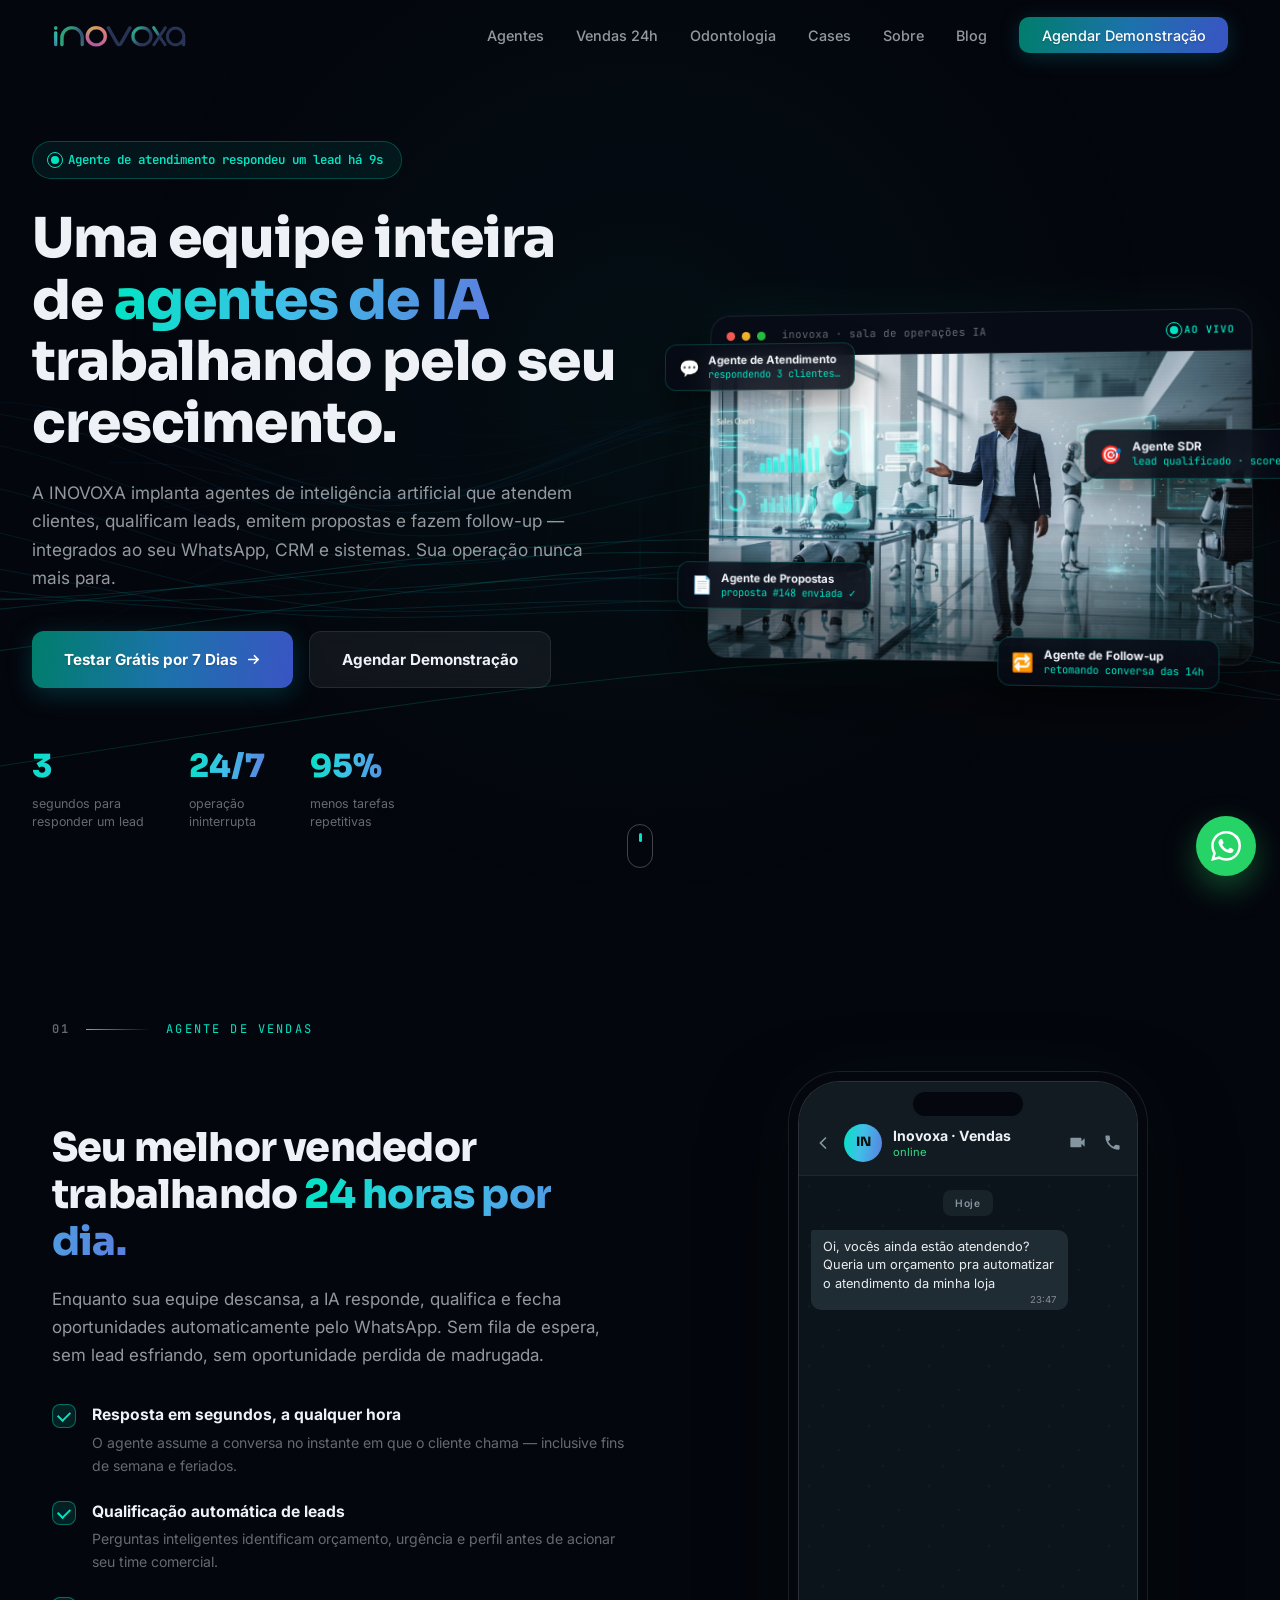
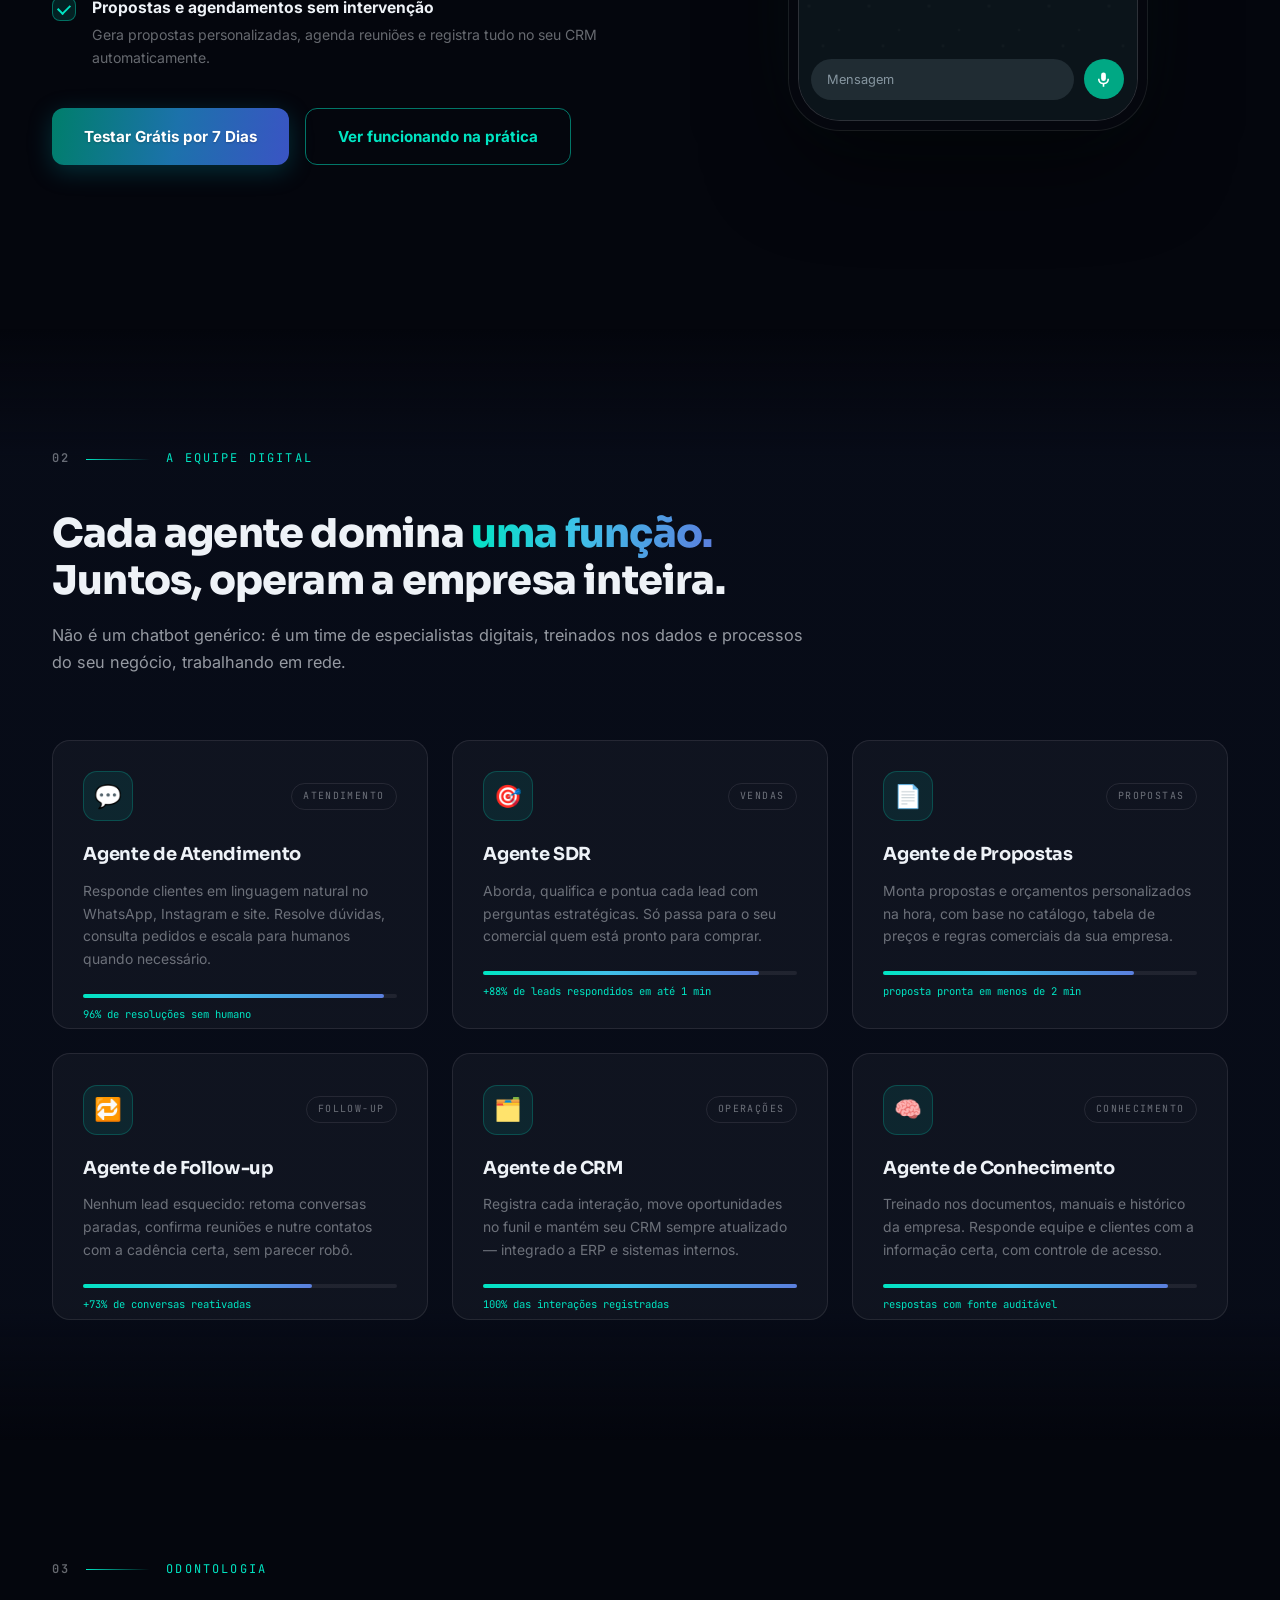
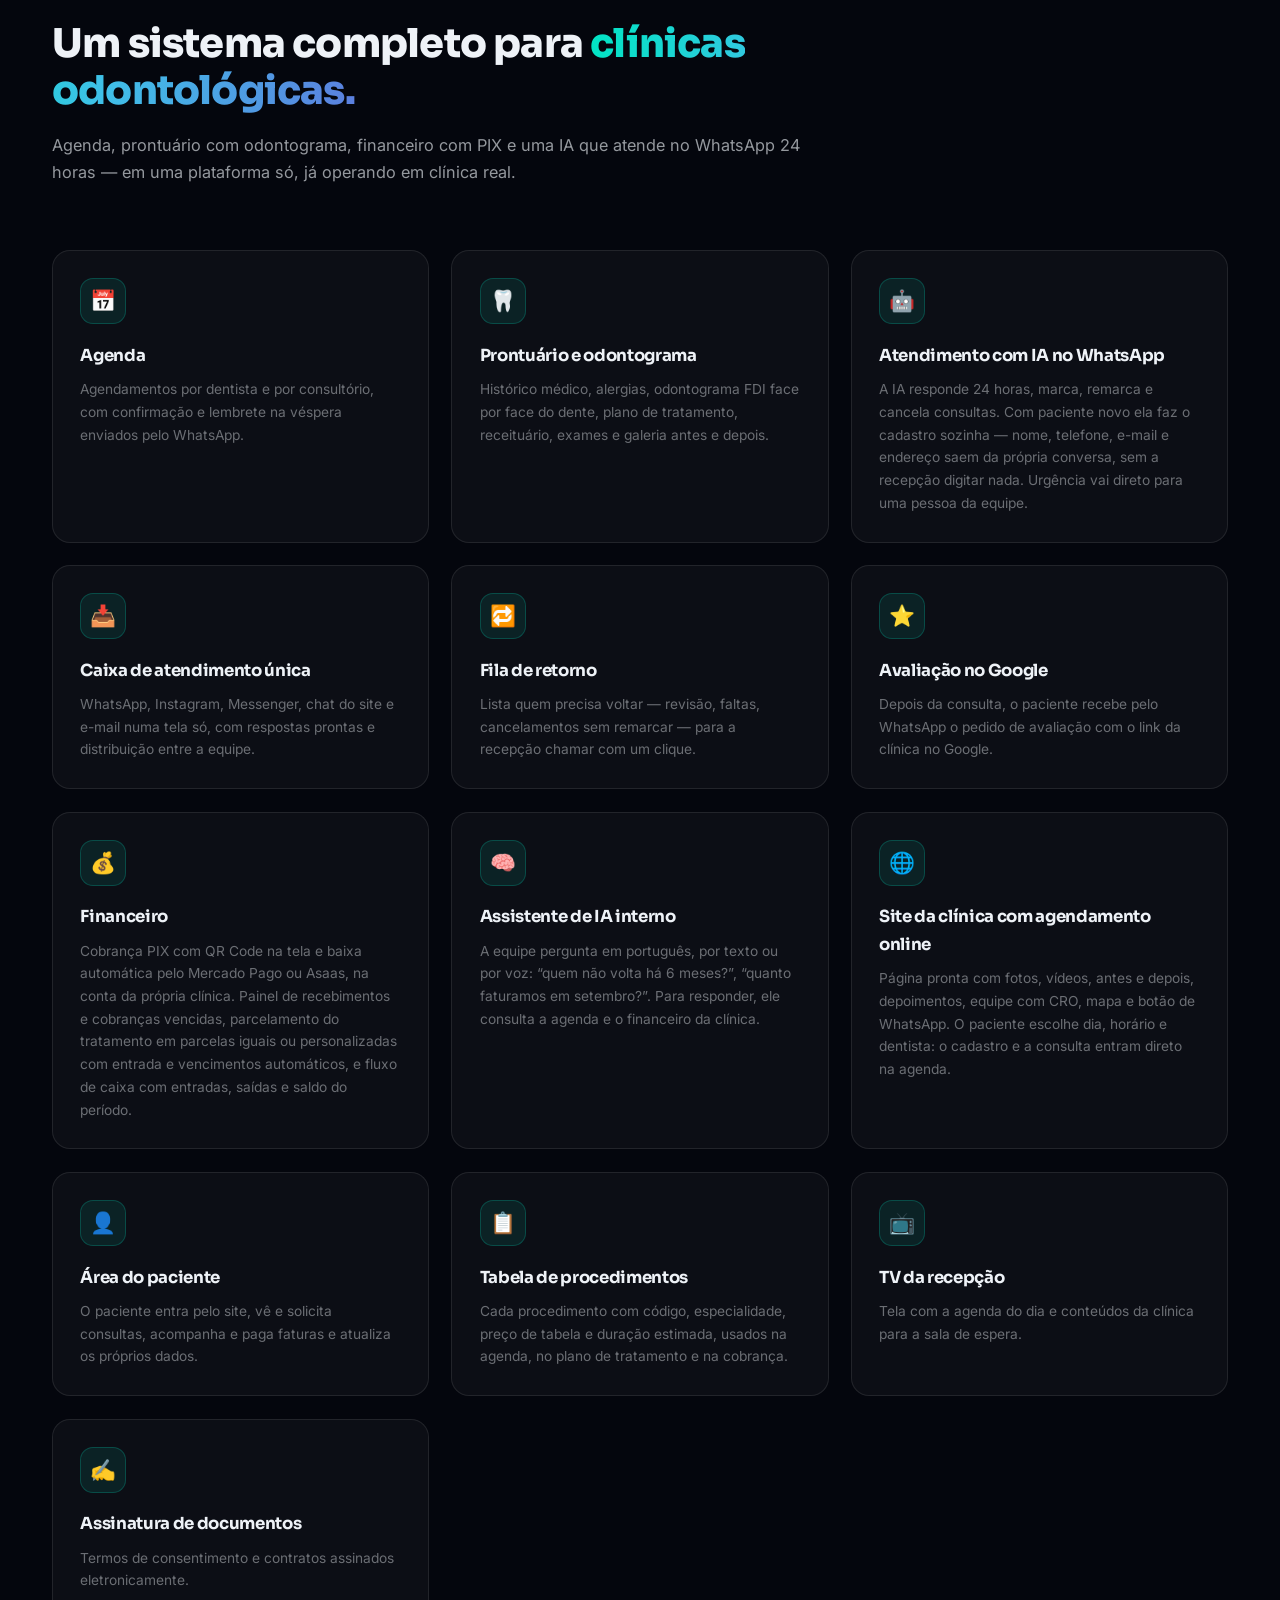
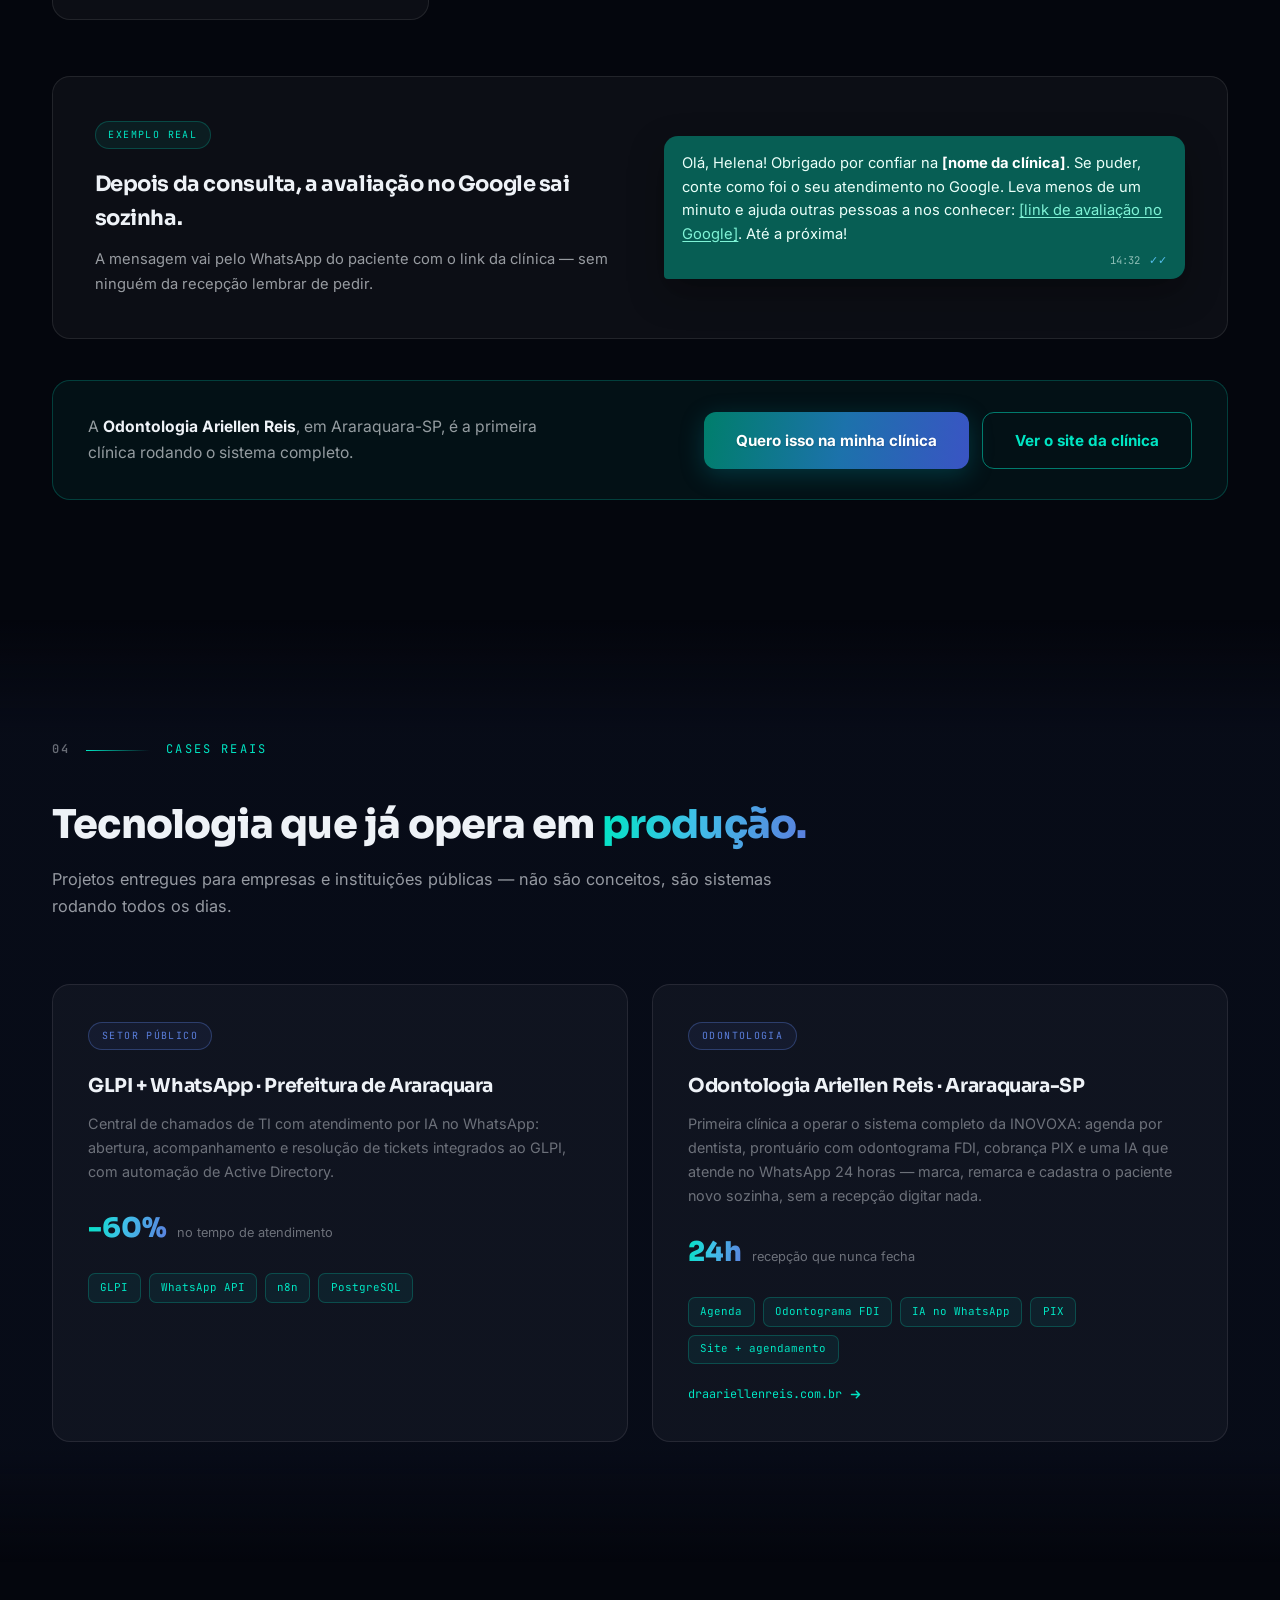
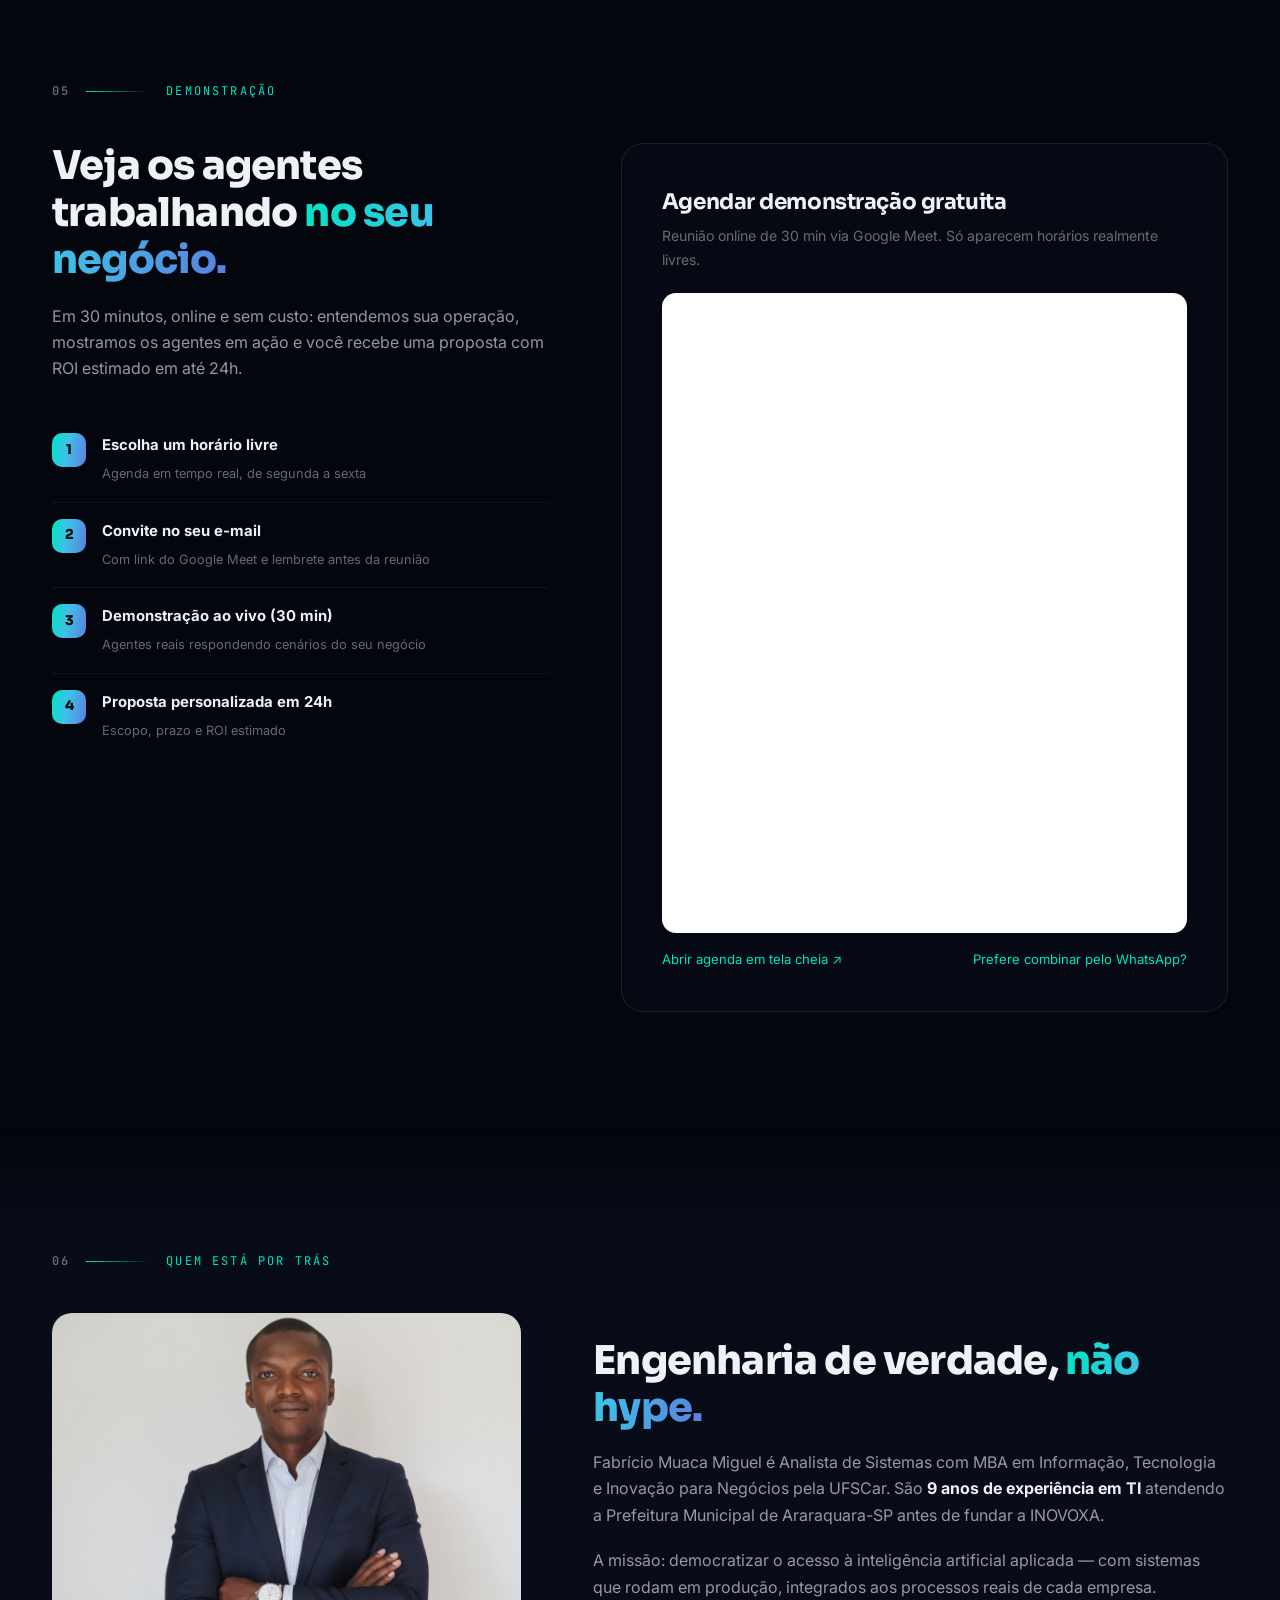
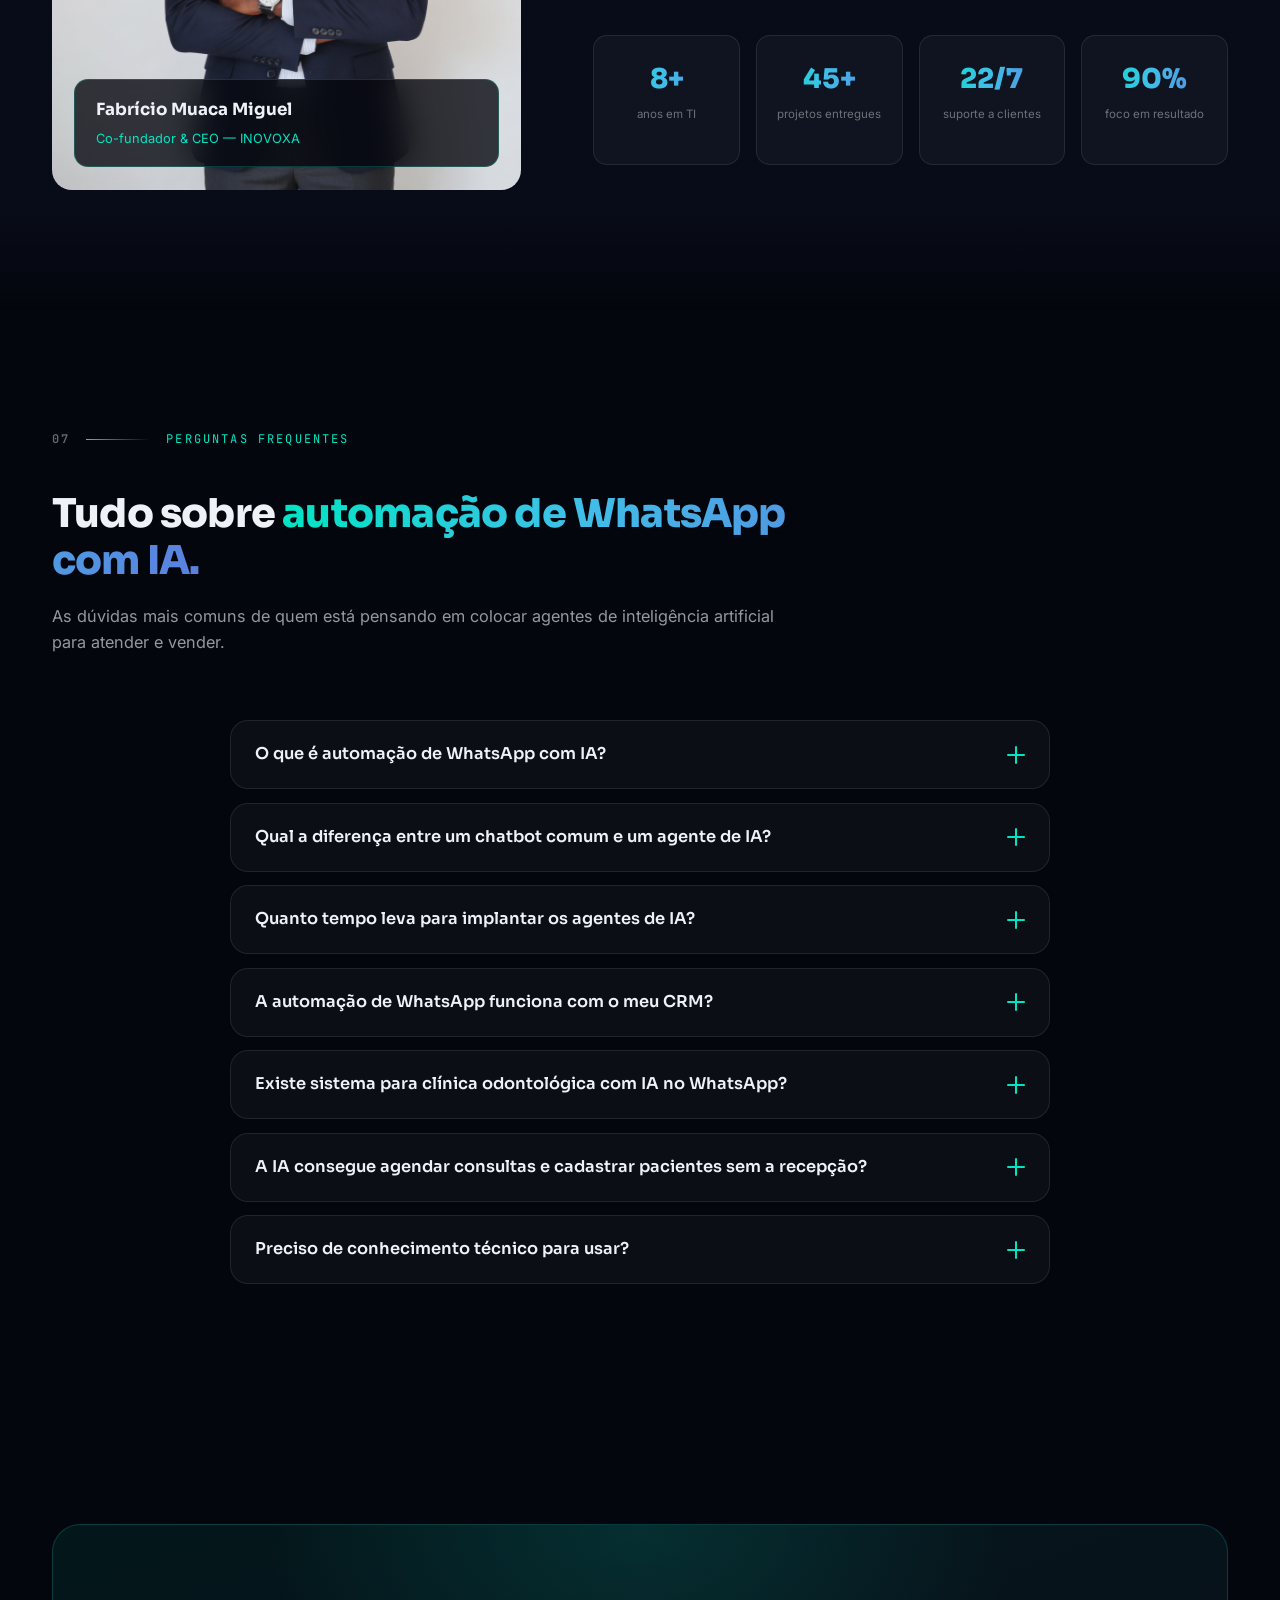
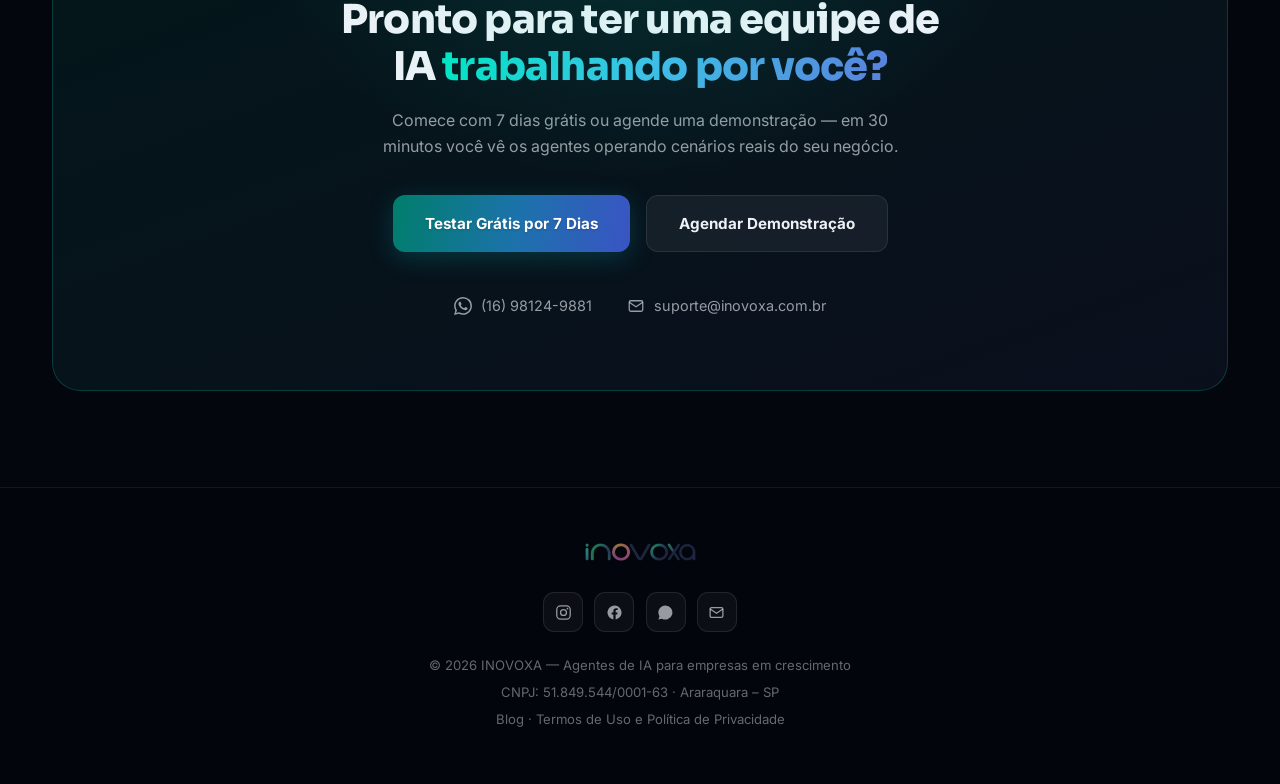
==== commit 067582bc: "Demonstração: agenda real do Google no lugar do formulário com horários fixos Remove os horários mar" ====
--- a/index.html
+++ b/index.html
@@ -480,65 +480,21 @@
         <h2>Veja os agentes trabalhando <em class="grad">no seu negócio.</em></h2>
         <p>Em 30 minutos, online e sem custo: entendemos sua operação, mostramos os agentes em ação e você recebe uma proposta com ROI estimado em até 24h.</p>
         <ul class="steps">
-          <li><span class="sn">1</span><div><strong>Escolha data e horário</strong><em>Slots disponíveis de segunda a sexta</em></div></li>
-          <li><span class="sn">2</span><div><strong>Convite automático no Google Calendar</strong><em>Com link do Google Meet incluso</em></div></li>
+          <li><span class="sn">1</span><div><strong>Escolha um horário livre</strong><em>Agenda em tempo real, de segunda a sexta</em></div></li>
+          <li><span class="sn">2</span><div><strong>Convite no seu e-mail</strong><em>Com link do Google Meet e lembrete antes da reunião</em></div></li>
           <li><span class="sn">3</span><div><strong>Demonstração ao vivo (30 min)</strong><em>Agentes reais respondendo cenários do seu negócio</em></div></li>
           <li><span class="sn">4</span><div><strong>Proposta personalizada em 24h</strong><em>Escopo, prazo e ROI estimado</em></div></li>
         </ul>
       </div>
       <div class="sched-card rv d1">
-        <div id="form-body">
-          <h3>Agendar demonstração gratuita</h3>
-          <p>Reunião online de 30 min via Google Meet</p>
-          <div class="fg"><label for="sn">Nome completo *</label><input type="text" id="sn" placeholder="Ex: João Silva" autocomplete="name"></div>
-          <div class="fg2">
-            <div class="fg"><label for="se">E-mail *</label><input type="email" id="se" placeholder="seu@email.com" autocomplete="email"></div>
-            <div class="fg"><label for="sw">WhatsApp</label><input type="tel" id="sw" placeholder="(16) 99999-9999" autocomplete="tel"></div>
-          </div>
-          <div class="fg"><label for="sc">Empresa</label><input type="text" id="sc" placeholder="Nome da sua empresa" autocomplete="organization"></div>
-          <div class="fg"><label for="si">Interesse principal *</label>
-            <select id="si">
-              <option value="">Selecione...</option>
-              <option>Sistema para Clínica Odontológica</option>
-              <option>Agente de Vendas no WhatsApp</option>
-              <option>Atendimento com IA (chatbot)</option>
-              <option>IA Empresarial / base de conhecimento</option>
-              <option>Automação de Processos</option>
-              <option>GLPI + WhatsApp</option>
-              <option>Integração de Sistemas</option>
-              <option>Outro</option>
-            </select>
-          </div>
-          <div class="fg"><label for="sd">Data desejada *</label><input type="date" id="sd"></div>
-          <div class="fg">
-            <label>Horário disponível *</label>
-            <div class="slots" id="slots">
-              <button class="sl" data-t="09:00">09:00</button>
-              <button class="sl" data-t="09:30">09:30</button>
-              <button class="sl" data-t="10:00">10:00</button>
-              <button class="sl" data-t="10:30">10:30</button>
-              <button class="sl taken" disabled>11:00</button>
-              <button class="sl" data-t="11:30">11:30</button>
-              <button class="sl taken" disabled>14:00</button>
-              <button class="sl" data-t="14:30">14:30</button>
-              <button class="sl" data-t="15:00">15:00</button>
-              <button class="sl" data-t="15:30">15:30</button>
-              <button class="sl taken" disabled>16:00</button>
-              <button class="sl" data-t="16:30">16:30</button>
-            </div>
-          </div>
-          <div class="fg"><label for="sm">Mensagem (opcional)</label><textarea id="sm" placeholder="Descreva brevemente seu desafio ou operação..."></textarea></div>
-          <button id="btn-sched" class="btn btn-p btn-full">Confirmar Agendamento →</button>
-          <div class="gcal">
-            <svg viewBox="0 0 24 24"><rect x="3" y="4" width="18" height="18" rx="2" fill="#4285F4"/><rect x="3" y="9" width="18" height="2" fill="#fff"/><rect x="8" y="2" width="2" height="5" rx="1" fill="#4285F4"/><rect x="14" y="2" width="2" height="5" rx="1" fill="#4285F4"/></svg>
-            Convite adicionado ao Google Calendar com link do Google Meet
-          </div>
-        </div>
-        <div id="ok">
-          <div class="ok-ico">✓</div>
-          <h3>Demonstração confirmada!</h3>
-          <p id="ok-txt"></p>
-          <button id="btn-reset" class="btn btn-o">Agendar outro horário</button>
+        <h3>Agendar demonstração gratuita</h3>
+        <p>Reunião online de 30 min via Google Meet. Só aparecem horários realmente livres.</p>
+        <div class="sched-frame">
+          <iframe src="https://calendar.google.com/calendar/appointments/schedules/AcZssZ0bgBg3dk16j0YSaMGUvifb3Ldirlb1J20JYTucg5-GErlgqd7dRVf30l_gNPxxjSK2Ij1LJBXP?gv=true" title="Agenda de demonstrações INOVOXA" loading="lazy"></iframe>
+        </div>
+        <div class="sched-alt">
+          <a href="https://calendar.google.com/calendar/appointments/schedules/AcZssZ0bgBg3dk16j0YSaMGUvifb3Ldirlb1J20JYTucg5-GErlgqd7dRVf30l_gNPxxjSK2Ij1LJBXP" target="_blank" rel="noopener">Abrir agenda em tela cheia ↗</a>
+          <a href="https://api.whatsapp.com/send/?phone=5516981249881&amp;text=Ol%C3%A1!%20Quero%20agendar%20uma%20demonstra%C3%A7%C3%A3o%20da%20INOVOXA." target="_blank" rel="noopener">Prefere combinar pelo WhatsApp?</a>
         </div>
       </div>
     </div>
--- a/assets/css/style.css
+++ b/assets/css/style.css
@@ -256,27 +256,12 @@
 .steps em{font-style:normal;font-size:.8rem;color:var(--dim)}
 .sched-card{background:rgba(8,12,24,.7);border:1px solid var(--stroke);border-radius:22px;padding:2.5rem;backdrop-filter:blur(10px)}
 .sched-card h3{font-size:1.35rem;margin-bottom:.3rem}
-.sched-card>div>p{color:var(--dim);font-size:.88rem;margin-bottom:1.8rem}
-.fg{margin-bottom:1.05rem}
-.fg2{display:grid;grid-template-columns:1fr 1fr;gap:.9rem}
-.fg label{display:block;font-size:.8rem;font-weight:600;color:var(--mut);margin-bottom:.4rem}
-.fg input,.fg select,.fg textarea{width:100%;background:rgba(255,255,255,.055);border:1px solid rgba(255,255,255,.12);border-radius:10px;padding:.78rem 1rem;color:var(--ink);font-family:var(--font-b);font-size:.9rem;outline:none;transition:border-color .25s,box-shadow .25s}
-.fg input:focus,.fg select:focus,.fg textarea:focus{border-color:var(--teal);box-shadow:0 0 0 3px rgba(0,229,195,.13)}
-.fg select option{background:var(--bg-2);color:var(--ink)}
-.fg textarea{resize:vertical;min-height:76px}
-.fg input[type="date"]::-webkit-calendar-picker-indicator{filter:invert(1) opacity(.5)}
-.slots{display:grid;grid-template-columns:repeat(4,1fr);gap:.5rem}
-.sl{background:rgba(255,255,255,.05);border:1px solid rgba(255,255,255,.12);border-radius:9px;padding:.55rem .3rem;color:var(--mut);font-size:.8rem;font-family:var(--font-b);cursor:pointer;transition:all .2s var(--ease);text-align:center}
-.sl:hover:not(.taken),.sl.on{background:var(--grad);border-color:transparent;color:#03110d;font-weight:700;transform:scale(1.04)}
-.sl.taken{opacity:.3;cursor:not-allowed;text-decoration:line-through}
-.gcal{display:flex;align-items:center;gap:.6rem;background:rgba(66,133,244,.08);border:1px solid rgba(66,133,244,.25);border-radius:10px;padding:.7rem 1rem;font-size:.78rem;color:#7ba7f7;margin-top:1.1rem}
-.gcal svg{width:16px;height:16px;min-width:16px}
-#ok{display:none;text-align:center;padding:2.5rem 1rem}
-#ok.show{display:block;animation:pop .5s var(--ease)}
-@keyframes pop{from{transform:scale(.9);opacity:0}to{transform:scale(1);opacity:1}}
-.ok-ico{width:70px;height:70px;margin:0 auto 1.4rem;border-radius:50%;background:var(--grad);color:#03110d;font-size:2rem;font-weight:800;display:flex;align-items:center;justify-content:center}
-#ok h3{margin-bottom:.8rem}
-#ok p{color:var(--mut);font-size:.92rem;margin-bottom:1.6rem}
+.sched-card>p{color:var(--dim);font-size:.88rem;margin-bottom:1.4rem}
+.sched-frame{background:#fff;border-radius:14px;overflow:hidden;height:640px}
+.sched-frame iframe{width:100%;height:100%;border:0;display:block}
+.sched-alt{display:flex;flex-wrap:wrap;justify-content:space-between;gap:.6rem 1rem;margin-top:1rem;font-size:.82rem}
+.sched-alt a{color:var(--teal);text-decoration:none}
+.sched-alt a:hover{text-decoration:underline}
 
 /* ═══ SOBRE ═══ */
 .about-inner{display:grid;grid-template-columns:.85fr 1.15fr;gap:4.5rem;align-items:center}
@@ -366,9 +351,8 @@
   .odo-cta-btns{width:100%}
   .odo-cta-btns .btn{width:100%;justify-content:center}
   .stats{grid-template-columns:1fr 1fr}
-  .fg2{grid-template-columns:1fr}
-  .slots{grid-template-columns:repeat(3,1fr)}
-  .sched-card{padding:1.8rem 1.4rem}
+  .sched-card{padding:1.6rem 1rem}
+  .sched-frame{height:720px}
   .phone{height:600px}
   .cta-box{padding:3.2rem 1.4rem}
   .split-ctas .btn{width:100%}
